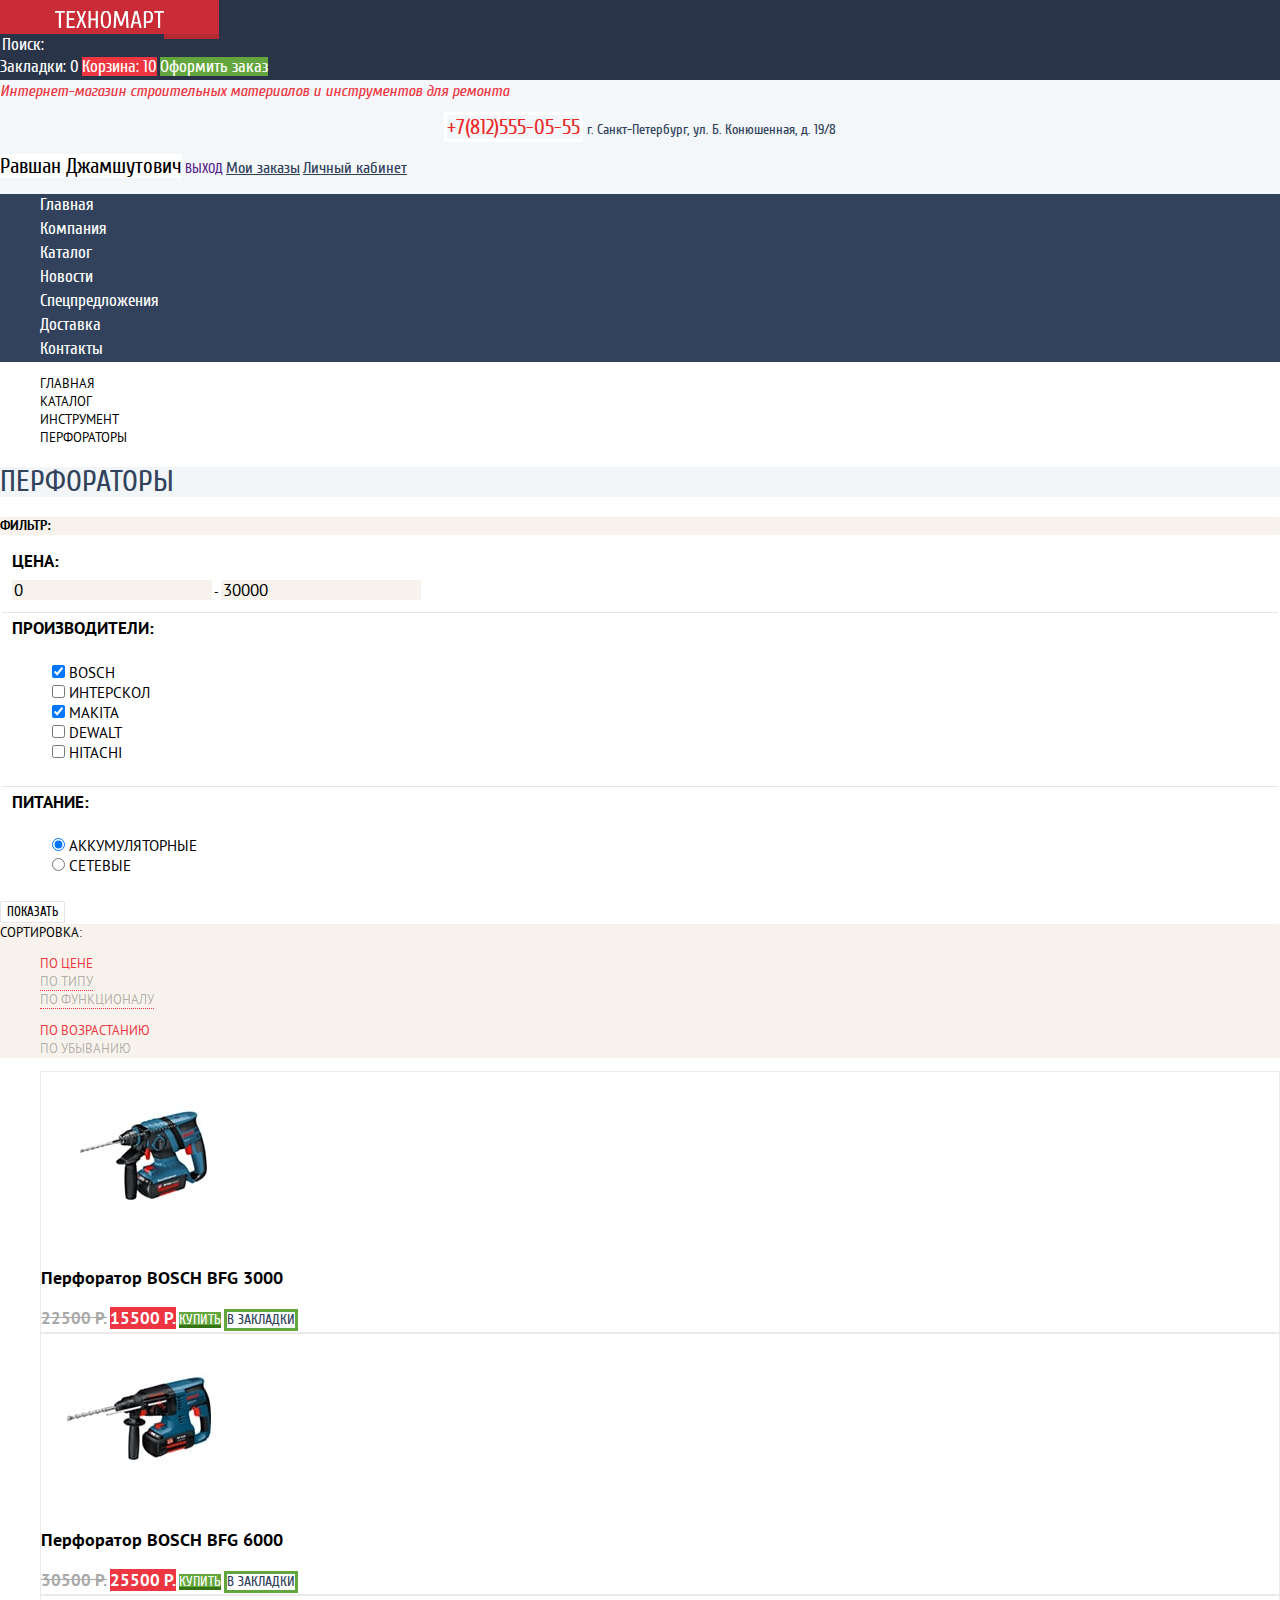
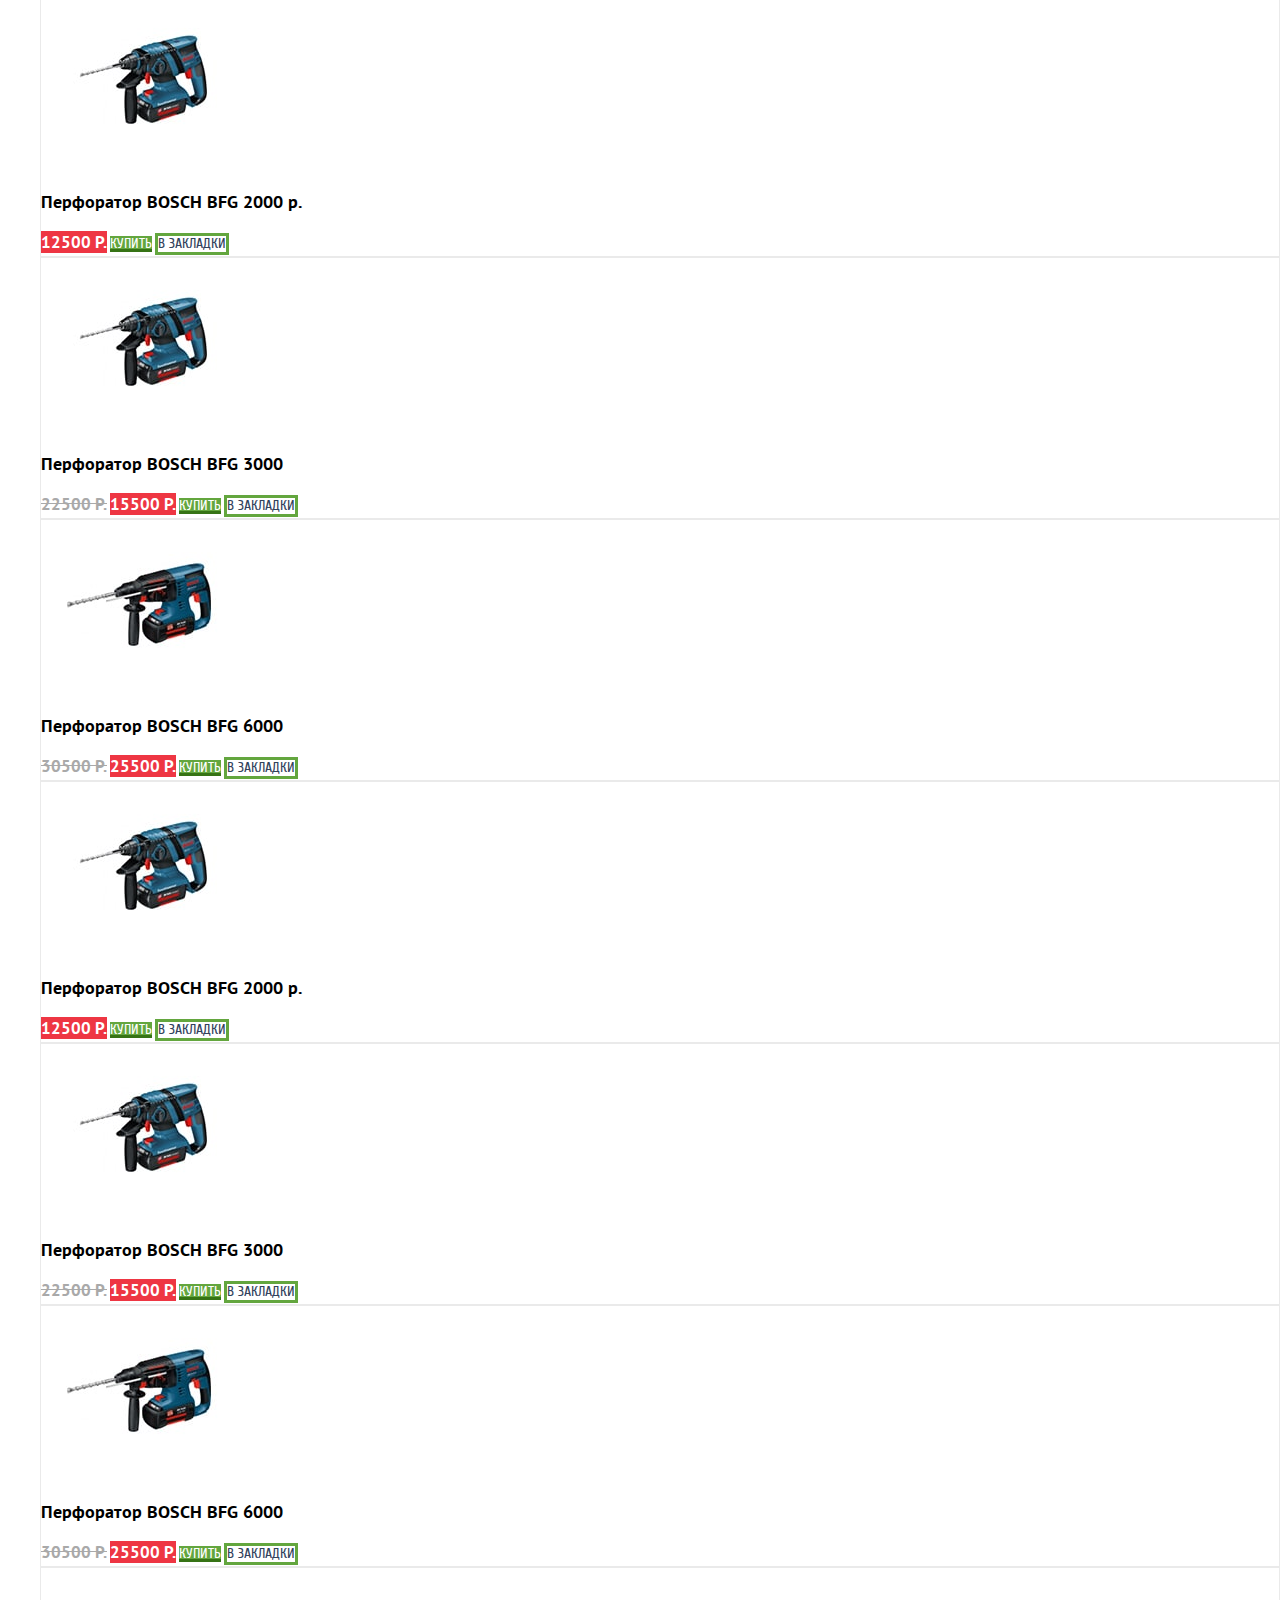
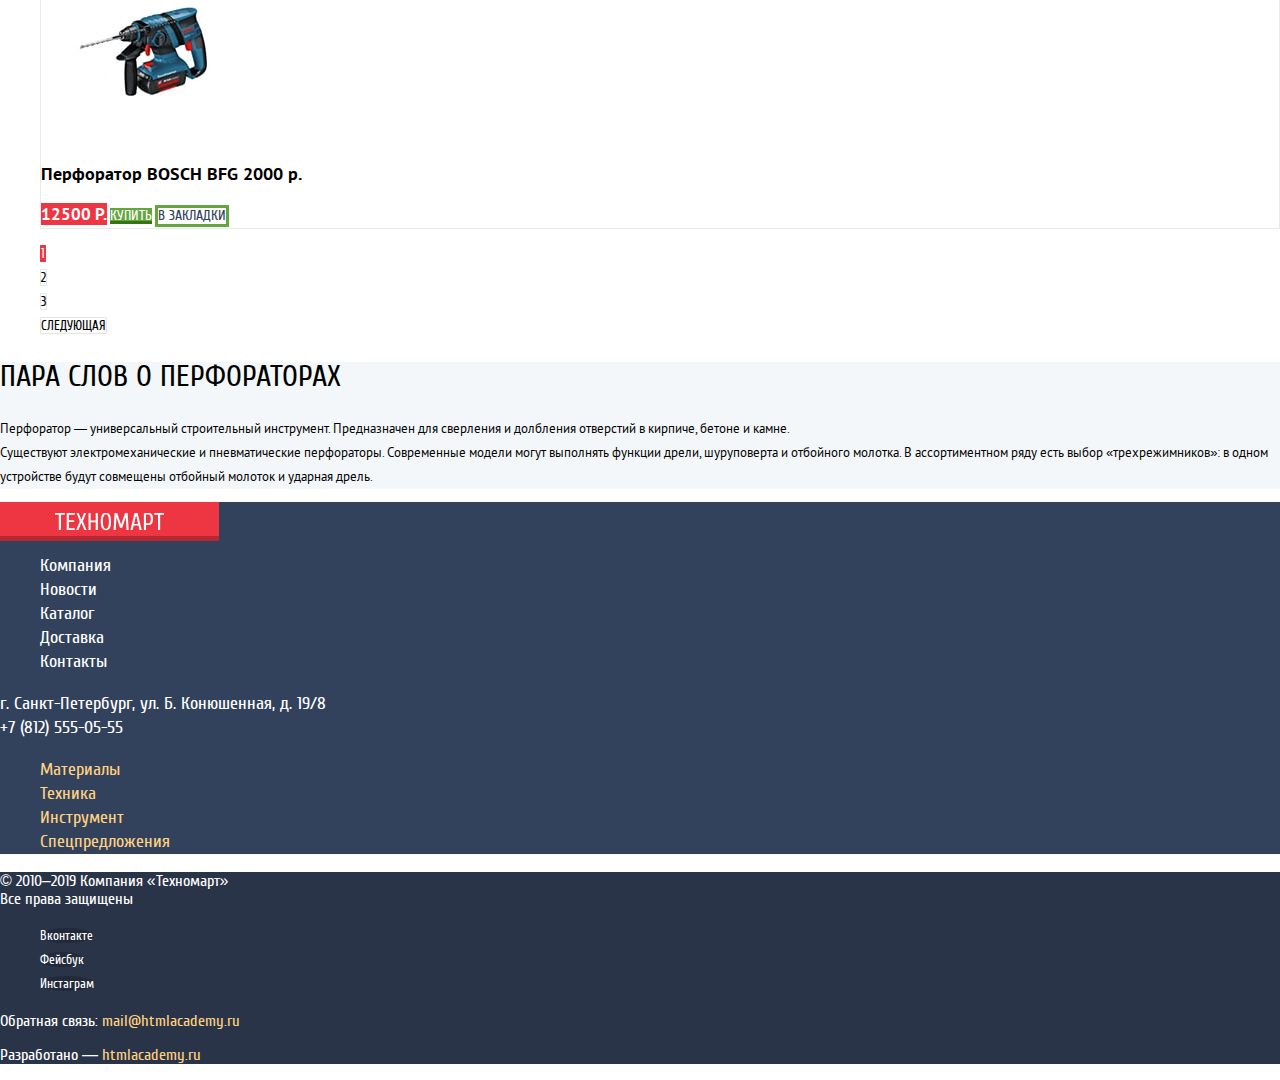
==== catalog.html @ 84b355c7 "Добавляет базовую стилизацию внутренней страницы." ====
<!DOCTYPE html>
<html lang="ru">
    <head>
        <meta charset="utf-8">
        <title>Интернет-магазин строительных материалов и инструментов для ремонта Техномарт</title>
        <link href="css/normalize.css" rel="stylesheet">
        <link href="css/style.css" rel="stylesheet">
    </head>
    <body>
        <header class="page-header">
            <div class="page-header__top">
                <a class="logo" href="index.html">
                    <img src="img/logo-technomart.svg" alt="Логотип интернет-магазина «Техномарт»">
                </a>
                <form class="search-form" action="https://echo.htmlacademy.ru" method="get">
                    <input class="search-form__input" type="search" name="search" id="search" placeholder="Поиск:">
                    <button class="visually-hidden" type="submit">Найти</button>
                </form>
                <div class="page-header__product-toolbar">
                    <a class="bookmark" href="">Закладки: 0</a>
                    <a class="basket basket--filled" href="">Корзина: 10</a>
                    <a class="order" href="">Оформить заказ</a>
                </div>
            </div>
            <div class="page-header__bottom">
                <p class="page-header__message">
                    Интернет-магазин строительных материалов и инструментов для ремонта
                </p>
                <p class="page-header__contacts">
                    <a class="page-header__phone page-header__phone--bright" href="tel:+78125550555">+7(812)555-05-55</a>
                    г. Санкт-Петербург, ул. Б. Конюшенная, д. 19/8
                </p>
                <div class="authorized-user-block">
                    <a class="button button--user-profile" href="">Равшан Джамшутович</a>
                    <a class="button button--exit" href="">Выход</a>
                    <a class="link link--underline" href="">Мои заказы</a>
                    <a class="link link--underline" href="">Личный кабинет</a>
                </div>
                <nav class="page-nav">
                    <ul class="page-nav__list">
                        <li class="page-nav__item"><a href="index.html">Главная</a></li>
                        <li class="page-nav__item"><a href="">Компания</a></li>
                        <li class="page-nav__item"><a href="catalog.html">Каталог</a></li>
                        <li class="page-nav__item"><a href="">Новости</a></li>
                        <li class="page-nav__item"><a href="">Спецпредложения</a></li>
                        <li class="page-nav__item"><a href="">Доставка</a></li>
                        <li class="page-nav__item"><a href="">Контакты</a></li>
                    </ul>
                </nav>
            </div>
        </header>

        <main>
            <ul class="breadcrumbs">
                <li class="breadcrumbs__item"><a class="icon-home" href="index.html">Главная</a></li>
                <li class="breadcrumbs__item"><a href="">Каталог</a></li>
                <li class="breadcrumbs__item"><a href="">Инструмент</a></li>
                <li class="breadcrumbs__item">Перфораторы</li>
            </ul>

            <h1 class="page-title">Перфораторы</h1>

            <aside class="catalog-filter">
                <h2 class="catalog-filter__title">Фильтр:</h2>
                <form class="filter-form" action="https://echo.htmlacademy.ru" method="get">
                    <fieldset>
                        <legend>Цена:</legend>
                        <div>
                            <!--декоративный ползунок-->
                        </div>
                        <div class="filter-form__price-values">
                            <label class="visually-hidden" for="price-val-from">Цена от</label>
                            <input type="text" name="price-val-from" id="price-val-from" value="0">
                            <span>-</span>
                            <label class="visually-hidden" for="price-val-to">Цена до</label>
                            <input type="text" name="price-val-to" id="price-val-to" value="30000">
                        </div>
                    </fieldset>
                    <fieldset>
                        <legend>Производители:</legend>
                        <ul class="filter-form__fields">
                            <li>
                                <input type="checkbox" name="bosch" id="bosch" value="Bosch" checked>
                                <label for="bosch">Bosch</label>
                            </li>
                            <li>
                                <input type="checkbox" name="interskol" id="interskol" value="Интерскол">
                                <label for="interskol">Интерскол</label>
                            </li>
                            <li>
                                <input type="checkbox" name="makita" id="makita" value="Makita" checked>
                                <label for="makita">Makita</label>
                            </li>
                            <li>
                                <input type="checkbox" name="dewalt" id="dewalt" value="Dewalt">
                                <label for="dewalt">Dewalt</label>
                            </li>
                            <li>
                                <input type="checkbox" name="hitachi" id="hitachi" value="Hitachi">
                                <label for="hitachi">Hitachi</label>
                            </li>
                        </ul>
                    </fieldset>
                    <fieldset>
                        <legend>Питание:</legend>
                        <ul class="filter-form__fields">
                            <li>
                                <input type="radio" name="power" id="accumulator" value="Аккумуляторные" checked>
                                <label for="accumulator">Аккумуляторные</label>
                            </li>
                            <li>
                                <input type="radio" name="power" id="mains-power" value="Сетевые">
                                <label for="mains-power">Сетевые</label>
                            </li>
                        </ul>
                    </fieldset>
                    <button class="button button--white" type="submit">Показать</button>
                </form>
            </aside>

            <section>
                <h2 class="visually-hidden">Список товаров</h2>
                <div class="catalog-sorter">
                    <span class="catalog-sorter__title">Сортировка:</span>
                    <ul class="catalog-sorter__list catalog-sorter__list--by">
                        <li><a class="catalog-sorter__link catalog-sorter__link--active" href="">По цене</a></li>
                        <li><a class="catalog-sorter__link" href="">По типу</a></li>
                        <li><a class="catalog-sorter__link" href="">По функционалу</a></li>
                    </ul>
                    <ul class="catalog-sorter__list catalog-sorter__list--ascdesc">
                        <li><a class="catalog-sorter__link catalog-sorter__link--active icon-up" href="">По возрастанию</a></li>
                        <li><a class="catalog-sorter__link icon-down" href="">По убыванию</a></li>
                    </ul>
                </div>
                <ul class="catalog">
                    <li class="catalog__item">
                        <article class="product-card">
                            <div class="product-card__image">
                                <img src="img/Perforator_2.jpg" width="218" height="170" alt="Перфоратор BOSCH BFG 3000">
                            </div>
                            <h3 class="product-card__title">Перфоратор BOSCH BFG 3000</h3>
                            <span class="product-card__price card__price--old">22500 р.</span>
                            <span class="product-card__price card__price--offer">15500 р.</span>
                            <a class="button button--buy" href="#">Купить</a>
                            <a class="button button--bookmarks" href="#">В закладки</a>
                        </article>
                    </li>
                    <li class="catalog__item">
                        <article class="product-card">
                            <div class="product-card__image">
                                <img src="img/Perforator_3.jpg" width="218" height="170" alt="Перфоратор BOSCH BFG 6000">
                            </div>
                            <h3 class="product-card__title">Перфоратор BOSCH BFG 6000</h3>
                            <span class="product-card__price card__price--old">30500 р.</span>
                            <span class="product-card__price card__price--offer">25500 р.</span>
                            <a class="button button--buy" href="#">Купить</a>
                            <a class="button button--bookmarks" href="#">В закладки</a>
                        </article>
                    </li>
                    <li class="catalog__item">
                        <article class="product-card">
                            <div class="product-card__image">
                                <img src="img/Perforator_4.jpg" width="218" height="170" alt="Перфоратор BOSCH BFG 2000">
                            </div>
                            <h3 class="product-card__title">Перфоратор BOSCH BFG 2000 р.</h3>
                            <span class="product-card__price card__price--offer">12500 р.</span>
                            <a class="button button--buy" href="#">Купить</a>
                            <a class="button button--bookmarks" href="#">В закладки</a>
                        </article>
                    </li>
                    <li class="catalog__item">
                        <article class="product-card">
                            <div class="product-card__image">
                                <img src="img/Perforator_2.jpg" width="218" height="170" alt="Перфоратор BOSCH BFG 3000">
                            </div>
                            <h3 class="product-card__title">Перфоратор BOSCH BFG 3000</h3>
                            <span class="product-card__price card__price--old">22500 р.</span>
                            <span class="product-card__price card__price--offer">15500 р.</span>
                            <a class="button button--buy" href="#">Купить</a>
                            <a class="button button--bookmarks" href="#">В закладки</a>
                        </article>
                    </li>
                    <li class="catalog__item">
                        <article class="product-card">
                            <div class="product-card__image">
                                <img src="img/Perforator_3.jpg" width="218" height="170" alt="Перфоратор BOSCH BFG 6000">
                            </div>
                            <h3 class="product-card__title">Перфоратор BOSCH BFG 6000</h3>
                            <span class="product-card__price card__price--old">30500 р.</span>
                            <span class="product-card__price card__price--offer">25500 р.</span>
                            <a class="button button--buy" href="#">Купить</a>
                            <a class="button button--bookmarks" href="#">В закладки</a>
                        </article>
                    </li>
                    <li class="catalog__item">
                        <article class="product-card">
                            <div class="product-card__image">
                                <img src="img/Perforator_4.jpg" width="218" height="170" alt="Перфоратор BOSCH BFG 2000">
                            </div>
                            <h3 class="product-card__title">Перфоратор BOSCH BFG 2000 р.</h3>
                            <span class="product-card__price card__price--offer">12500 р.</span>
                            <a class="button button--buy" href="#">Купить</a>
                            <a class="button button--bookmarks" href="#">В закладки</a>
                        </article>
                    </li>
                    <li class="catalog__item">
                        <article class="product-card">
                            <div class="product-card__image">
                                <img src="img/Perforator_2.jpg" width="218" height="170" alt="Перфоратор BOSCH BFG 3000">
                            </div>
                            <h3 class="product-card__title">Перфоратор BOSCH BFG 3000</h3>
                            <span class="product-card__price card__price--old">22500 р.</span>
                            <span class="product-card__price card__price--offer">15500 р.</span>
                            <a class="button button--buy" href="#">Купить</a>
                            <a class="button button--bookmarks" href="#">В закладки</a>
                        </article>
                    </li>
                    <li class="catalog__item">
                        <article class="product-card">
                            <div class="product-card__image">
                                <img src="img/Perforator_3.jpg" width="218" height="170" alt="Перфоратор BOSCH BFG 6000">
                            </div>
                            <h3 class="product-card__title">Перфоратор BOSCH BFG 6000</h3>
                            <span class="product-card__price card__price--old">30500 р.</span>
                            <span class="product-card__price card__price--offer">25500 р.</span>
                            <a class="button button--buy" href="#">Купить</a>
                            <a class="button button--bookmarks" href="#">В закладки</a>
                        </article>
                    </li>
                    <li class="catalog__item">
                        <article class="product-card">
                            <div class="product-card__image">
                                <img src="img/Perforator_4.jpg" width="218" height="170" alt="Перфоратор BOSCH BFG 2000">
                            </div>
                            <h3 class="product-card__title">Перфоратор BOSCH BFG 2000 р.</h3>
                            <span class="product-card__price card__price--offer">12500 р.</span>
                            <a class="button button--buy" href="#">Купить</a>
                            <a class="button button--bookmarks" href="#">В закладки</a>
                        </article>
                    </li>
                </ul>
                <ul class="pagination">
                    <li class="pagination__item pagination__item--active"><span class="button button--white">1</span></li>
                    <li class="pagination__item"><a class="button button--white" href="">2</a></li>
                    <li class="pagination__item"><a class="button button--white" href="">3</a></li>
                    <li class="pagination__item"><a class="button button--white" href="">Следующая</a></li>
                </ul>
            </section>

            <section class="section section--grey">
                <h2 class="section__title">ПАРА СЛОВ О ПЕРФОРАТОРАХ</h2>
                <p>
                    Перфоратор — универсальный строительный инструмент. Предназначен для сверления и долбления отверстий в
                    кирпиче, бетоне и камне.<br>
                    Существуют электромеханические и пневматические перфораторы. Современные модели могут выполнять функции
                    дрели, шуруповерта и отбойного молотка.
                    В ассортиментном ряду есть выбор «трехрежимников»: в одном устройстве будут совмещены отбойный молоток и
                    ударная дрель.
                </p>
            </section>
        </main>

        <footer class="page-footer">
            <div class="page-footer__top">
                <a class="logo page-footer__logo">
                    <img src="img/logo-technomart.svg" width="220" height="68" alt="Логотип интернет-магазина «Техномарт»">
                </a>
                <ul class="page-footer__list">
                    <li><a href="">Компания</a></li>
                    <li><a href="">Новости</a></li>
                    <li><a href="catalog.html">Каталог</a></li>
                    <li><a href="">Доставка</a></li>
                    <li><a href="">Контакты</a></li>
                </ul>
                <p class="page-footer__contacts">
                    г. Санкт-Петербург, ул. Б. Конюшенная, д. 19/8<br>
                    <a href="tel:+78125550555">+7 (812) 555-05-55</a>
                </p>
                <ul class="page-footer__list page-footer__list--wheat">
                    <li><a href="">Материалы</a></li>
                    <li><a href="">Техника</a></li>
                    <li><a href="">Инструмент</a></li>
                    <li><a href="">Спецпредложения</a></li>
                </ul>
            </div>
            <div class="page-footer__bottom">
                <p class="page-footer__copyright">
                    © 2010–2019 Компания «Техномарт»<br>
                    Все права защищены
                </p>
                <ul class="page-footer__social">
                    <li><a class="social-button social-button--vk" href="">Вконтакте</a></li>
                    <li><a class="social-button social-button--fb" href="">Фейсбук</a></li>
                    <li><a class="social-button social-button--in" href="">Инстаграм</a></li>
                </ul>
                <p class="page-footer__feedback">
                    Обратная связь:
                    <a href="mailto:mail@htmlacademy.ru">mail@htmlacademy.ru</a>
                </p>
                <p class="page-footer__developer">
                    Разработано —
                    <a href="https://htmlacademy.ru/intensive/htmlcss" target="_blank">htmlacademy.ru</a>
                </p>
            </div>
        </footer>

        <section style="display: none">
            <p>Товар добавлен в корзину!</p>
            <a href="">Оформить заказ</a>
            <a href="#">Продолжить покупки</a>
            <a href="#">Закрыть</a>
        </section>
    </body>
</html>
---- css/style.css ----
@font-face {
    font-family: 'PT Sans';
    font-weight: normal;
    font-style: normal;
    font-display: swap;
    src: url('../fonts/ptsans/ptsans.woff') format('woff'),
         url('../fonts/ptsans/ptsans.woff2') format('woff2');
}

@font-face {
    font-family: 'PT Sans';
    font-weight: bold;
    font-style: normal;
    font-display: swap;
    src: url('../fonts/ptsans/ptsansbold.woff') format('woff'),
         url('../fonts/ptsans/ptsansbold.woff2') format('woff2');
}

@font-face {
    font-family: 'Cuprum';
    font-weight: normal;
    font-style: normal;
    font-display: swap;
    src: url('../fonts/cuprum/cuprum.woff') format('woff'),
         url('../fonts/cuprum/cuprum.woff2') format('woff2');
}

@font-face {
    font-family: 'Cuprum';
    font-weight: bold;
    font-style: normal;
    font-display: swap;
    src: url('../fonts/cuprum/cuprumbold.woff') format('woff'),
         url('../fonts/cuprum/cuprumbold.woff2') format('woff2');
}

@font-face {
    font-family: 'Cuprum';
    font-weight: normal;
    font-style: italic;
    font-display: swap;
    src: url('../fonts/cuprum/cuprumitalic.woff') format('woff'),
         url('../fonts/cuprum/cuprumitalic.woff2') format('woff2');
}

@font-face {
    font-family: 'Cuprum';
    font-weight: bold;
    font-style: italic;
    font-display: swap;
    src: url('../fonts/cuprum/cuprumbolditalic.woff') format('woff'),
         url('../fonts/cuprum/cuprumbolditalic.woff2') format('woff2');
}

body {
    font-family: "PT Sans", Arial, sans-serif;
    font-size: 13px;
    line-height: 24px;
    font-weight: normal;
    color: #000000;

    background-color: #ffffff;
}

.visually-hidden {
    position: absolute;
    width: 1px;
    height: 1px;
    margin: -1px;
    border: 0;
    padding: 0;
    clip: rect(0 0 0 0);
    overflow: hidden;
}

.page-header {
    font-family: "Cuprum", Arial, sans-serif;
}

.page-header__top {
    color: #ffffff;

    background-color: #293449;
}

.logo {
    display: inline-block;
    vertical-align: middle;
    padding: 10px 55px 5px;

    text-decoration: none;

    background-color: #ee3643;
    box-shadow: 0 5px 0 0 #b52933;
}

.logo:hover {
    background-color: #ca2c37;
}

.logo:active {
    background-color: #ba2732;
}

.logo img {
    display: block;
    width: 109px;
    height: 19px;
}

.search-form {
    font-size: 17px;
    line-height: 18px;
}

.search-form__input {
    background-color: #293449;
    border: 0;
}

.search-form__input:hover {
    background-color: #212a3a;
}

.search-form__input:focus {
    background-color: #ffffff;
}

.search-form__input::placeholder {
    color: #ffffff;
}

.page-header__product-toolbar .bookmark,
.page-header__product-toolbar .basket,
.page-header__product-toolbar .basket.basket--filled,
.page-header__product-toolbar .order {
    font-size: 17px;
    line-height: 18px;
    color: #ffffff;
    text-decoration: none;
}

.page-header__product-toolbar .basket.basket--filled {
    background-color: #ee3643;
}

.page-header__product-toolbar .bookmark:hover,
.page-header__product-toolbar .basket:hover,
.page-header__product-toolbar .basket.basket--filled:hover {
    background-color: #212a3a;
}

.page-header__product-toolbar .bookmark:active,
.page-header__product-toolbar .basket:active,
.page-header__product-toolbar .basket.basket--filled:active {
    color: rgba(255, 255, 255, 0.6);

    background-color: #161d29;
}

.page-header__product-toolbar .order {
    background-color: #63a63e;
}

.page-header__product-toolbar .order:hover {
    background-color: #5fbb2d;
}

.page-header__product-toolbar .order:active {
    color: rgba(255, 255, 255, 0.5);

    background-color: #518534;
}

.page-header__bottom {
    background-color: #f4f7f9;
}

.page-header__message {
    font-style: italic;
    font-size: 16px;
    line-height: 23px;
    color: #ee3643;

    margin: 0;
}

.page-header__contacts {
    font-size: 14px;
    line-height: 24px;
    color: #32425c;
    text-align: center;
}

.page-header__phone {
    font-size: 21px;
    line-height: 21px;
    color: #ee3643;
    text-decoration: none;

    border: solid 3px #ffffff;
}

.page-header__phone.page-header__phone--bright {
    color: #e9292a;
}

.user-block {
    list-style: none;
}

.button {
    font-family: "Cuprum", Arial, sans-serif;
    font-size: 14px;
    line-height: 18px;
    text-decoration: none;
    text-transform: uppercase;

    border: 0;
}

.button.button--user-login,
.button.button--user-reg,
.button.button--user-profile {
    font-size: 21px;
    line-height: 21px;
    color: #000000;
    text-transform: none;

    background-color: #ffffff;
}

.button.button--user-login:hover,
.button.button--user-reg:hover {
    color: #ee3643;
}

.button.button--user-login:active,
.button.button--user-reg:active,
.button.button--user-profile:active {
    color: rgba(0, 0, 0, 0.3);
}

.link {
    font-size: 16px;
    line-height: 18px;
    color: #32425c;
}

.link:hover {
    color: #ee3643;
}

.link:active {
    color: rgba(50, 66, 92, 0.3);
}

.link.link--underline {
    text-decoration: underline;
}

.page-nav {
    color: #ffffff;

    background-color: #32425c;
}

.page-nav__list {
    list-style: none;
}

.page-nav__item a {
    font-size: 17px;
    line-height: 17px;
    color: #ffffff;
    text-decoration: none;
}

.page-nav__item a:hover {
    background-color: #293449;
}

.page-nav__item a:active {
    color: rgba(255, 255, 255, 0.5);

    background-color: #1d2739;
}

.breadcrumbs {
    list-style: none;
}

.breadcrumbs__item,
.breadcrumbs__item a {
    font-size: 13px;
    line-height: 18px;
    color: #000000;
    text-decoration: none;
    text-transform: uppercase;
}

.page-title {
    font-family: "Cuprum", Arial, sans-serif;
    font-size: 30px;
    line-height: 30px;
    font-weight: normal;
    color: #32425c;
    text-transform: uppercase;

    background-color: #f2f6f8;
}

.promo-list {
    font-family: "Cuprum", Arial, sans-serif;

    list-style: none;
}

.promo-item {
    color: #ffffff;

    background-color: #32425c;
    background-position: 0 0;
    background-repeat: no-repeat;
}

.promo-item.promo-item--materials {
    background-color: #ffbf47;
    background-image: url("../img/icon-1.svg");

}

.promo-item.promo-item--instrument {
    background-color: #3bbce3;
    background-image: url("../img/icon-2.svg");
}

.promo-item.promo-item--equipment {
    background-color: #dc91d8;
    background-image: url("../img/icon-3.svg");
}

.promo-item.promo-item--offers {
    background-color: #8ed78f;
    background-image: url("../img/icon-4.svg");
}

.promo-item.promo-item--delivery {
    background-color: #ffc047;
    background-image: url("../img/icon-5.svg");
}

.promo-item__title {
    font-size: 24px;
    font-weight: bold;
    line-height: 30px;
}

.promo-item__link {
    font-size: 14px;
    line-height: 18px;
    color: #ffffff;
    text-decoration: none;
    text-transform: uppercase;

    background-color: rgba(0, 0, 0, 0.1);
    border-radius: 3px;
}

.promo-item__link:hover {
    background-color: rgba(0, 0, 0, 0.2);
}

.promo-item__link:active {
    background-color: rgba(0, 0, 0, 0.3);
}

.catalog-slider {
    font-family: "Cuprum", Arial, sans-serif;

    list-style: none;
}

.background-card {
    font-size: 18px;
    line-height: 24px;
    color: #ffffff;
}

.background-card__image {
    background-color: rgba(0, 0, 0, 0.2);
    background-position: 0 0;
    background-repeat: no-repeat;
}

.background-card__image.background-card__image--perforator {
    background-image: url("../img/perforators.jpg");
}

.background-card__image.background-card__image--drill {
    background-image: url("../img/drels.jpg");
}

.background-card__title {
    font-size: 36px;
    line-height: 36px;
    text-transform: uppercase;
}

.button.button--default {
    color: #ffffff;

    background-color: #ee3643;
}

.button.button--default:hover {
    background-color: #ca2c37;
}

.button.button--default:active {
    background-color: #ba2732;
}

.section__header {
    font-family: "Cuprum", Arial, sans-serif;

    background-color: #f9f5f0;

}

.section__title {
    font-family: "Cuprum", Arial, sans-serif;
    font-size: 30px;
    line-height: 30px;
    font-weight: normal;
    color: #000000;
    text-transform: uppercase;
}

.section__header .section__title {
    color: #32425c;
}

.catalog {
    list-style: none;
}

.product-card {
    border: solid 1px #eaeaea;
    background-color: #ffffff;
}

.product-card:hover {
    box-shadow: 0px 10px 25px 0 rgba(41, 52, 73, 0.5);
}

.product-card__title {
    font-size: 18px;
    line-height: 20px;
    font-weight: bold;
}

.product-card__price {
    font-size: 17px;
    font-weight: bold;
    text-transform: uppercase;
}

.product-card__price.card__price--old {
    color: #a9a9a9;
    text-decoration: line-through;
}

.product-card__price.card__price--offer {
    color: #ffffff;

    background-color: #ee3643;
    background-image: url("../img/red-button.svg");
    background-position: 0 0;
    background-repeat: no-repeat;
}

.button.button--buy {
    color: #ffffff;

    background-color: #63a63e;
    box-shadow: inset 0px -3px 0 0 #367315;
}

.button.button--buy:hover {
    background-color: #5fbb2d;
}

.button.button--buy:focus {
    background-color: #518534;
}

.button.button--bookmarks {
    color: #32425c;

    border: 3px solid #63a63e;
}

.button.button--bookmarks:hover {
    border-color: #32425c;
}

.button.button--bookmarks:active {
    border-color: #32425c;
    opacity: 0.3;
}

.manufacturers-list {
    list-style: none;
}

.manufacturers {
    text-decoration: none;

    border: solid 1px #eaeaea;
    background-color: #ffffff;
}

.manufacturers:hover {
    box-shadow: 0px 10px 25px 0 rgba(41, 52, 73, 0.5);
}

.manufacturers:active {
    box-shadow: 0px 4px 10px 0 rgba(41, 52, 73, 0.5);
}

.manufacturers:active img {
    opacity: 0.3;
}

.section.section--grey {
    background-color: #f4f7f9;
}

.services-slider-nav {
    list-style: none;
}

.services-slider-nav__link {
    font-family: "Cuprum", Arial, sans-serif;
    font-size: 21px;
    line-height: 30px;
    color: #ffffff;
    text-decoration: none;

    background-color: #32425c;
    box-shadow: 0px 1px 0 0 #293449, inset 0px 1px 0 0 #405069;
}

.services-slider-nav__link:hover {
    background-color: #293449;
}

.services-slider-nav__link.services-slider-nav__link--active {
    color: #32425c;

    box-shadow: 0px 1px 0 0 #ffffff, inset 0px 1px 0 0 #ffffff;
    background-color: #ffffff;
}

.services-slider {
    list-style: none;
}

.services {
    background-color: #f4f7f9;
    background-position: 0 0;
    background-repeat: no-repeat;
}

.services.services--delivery {
    background-image: url("../img/delivery.png");
}

.services.services--guarantee {
    background-image: url("../img/guarantee.png");
}

.services.services--credit {
    background-image: url("../img/credit.png");
}

.services__title {
    font-family: "Cuprum", Arial, sans-serif;
    font-weight: normal;
    font-size: 36px;
    line-height: 36px;
    color: #32425c;
    text-transform: uppercase;
}

.accent-list {
    font-family: "Cuprum", Arial, sans-serif;
    font-size: 18px;

    list-style: none;
}

.accent-list li:before {
    content: '';

    position: relative;
    top: -2px;

    display: inline-block;
    width: 25px;
    height: 2px;
    margin-right: 10px;
    vertical-align: middle;

    background-color: #ee3643;
}

.map-link {
    text-decoration: none;
}

.page-footer {
    font-family: "Cuprum", Arial, sans-serif;
    color: #ffffff;
}

.page-footer__top {
    background-color: #32425c;
}

.page-footer__contacts,
.page-footer__contacts a {
    font-size: 18px;
    line-height: 24px;
    color: #ffffff;

}

.page-footer__contacts a {
    text-decoration: none;
}

.page-footer__list {
    font-size: 18px;
    line-height: 24px;

    list-style: none;
}

.page-footer__list a {
    color: #ffffff;
    text-decoration: none;
}

.page-footer__list a:hover {
    text-decoration: underline;
}

.page-footer__list a:active {
    color: rgba(241, 245, 247, 0.5);
    text-decoration: underline;
}

.page-footer__list.page-footer__list--wheat a {
    color: #ffd180;
}

.page-footer__list.page-footer__list--wheat a:active {
    color: rgba(255, 209, 128, 0.5);
}

.page-footer__bottom {
    background-color: #293449;
}

.page-footer__copyright,
.page-footer__feedback,
.page-footer__developer {
    font-size: 16px;
    line-height: 18px;
}

.page-footer__social {
    list-style: none;
}

.social-button {
    color: #ffffff;
    text-decoration: none;

    background-color: #212a3a;
    border-radius: 50%;
}

.social-button:hover,
.social-button:focus {
    background-color: #ee3643;
}

.page-footer__feedback a,
.page-footer__developer a {
    color: #ffd180;
    text-decoration: none;
}

.page-footer__feedback a:hover,
.page-footer__developer a:hover {
    text-decoration: underline;
}

.page-footer__feedback a:active,
.page-footer__developer a:active {
    color: #ee3643;
    text-decoration: none;
}

.catalog-filter__title,
.catalog-sorter__title {
    font-size: 13px;
    line-height: 18px;
    text-transform: uppercase;

    background-color: #f7f3ec;
    border-radius: 1px;
}

.filter-form fieldset {
    border: 0;
}

.filter-form fieldset:not(:last-of-type) {
    border-bottom: 1px solid #e5e5e5;
}

.filter-form legend {
    font-size: 17px;
    line-height: 30px;
    font-weight: bold;
    text-transform: uppercase;
}

.filter-form__price-values input {
    font-size: 17px;
    line-height: 18px;

    background-color: #f7f3ec;
    border: 0;
    border-radius: 1px;
}

.filter-form__fields {
    font-size: 15px;
    line-height: 20px;
    text-transform: uppercase;

    list-style: none;
}

.button.button--white {
    font-size: 13px;
    line-height: 18px;
    color: #000000;
    text-transform: uppercase;

    background-color: #ffffff;
    border: solid 1px #e5e5e5;
    border-radius: 1px;
}

.button.button--white:hover {
    border: solid 1px #bdc6ca;
}

.button.button--white:active {
    border: solid 1px #ee3643;
}

.pagination {
    list-style: none;
}

.pagination__item.pagination__item--active .button {
    color: #ffffff;

    background-color: #ee3643;
    border: solid 1px #ee3643;
}

.catalog-sorter {
    font-size: 13px;
    line-height: 18px;

    background-color: #f7f3ec;
    border-radius: 1px;
}

.catalog-sorter__list {
    list-style: none;
}

.catalog-sorter__link {
    color: rgba(0, 0, 0, 0.3);
    text-decoration: none;
    text-transform: uppercase;
}

.catalog-sorter__link:hover {
    color: #000000;
}

.catalog-sorter__list.catalog-sorter__list--by .catalog-sorter__link {
    border-bottom: 1px dotted #ee3643;
}

.catalog-sorter__list.catalog-sorter__list--by .catalog-sorter__link:hover {
    border-bottom-style: solid;
}

.catalog-sorter__link:active,
.catalog-sorter__link.catalog-sorter__link--active,
.catalog-sorter__list.catalog-sorter__list--by .catalog-sorter__link:active,
.catalog-sorter__list.catalog-sorter__list--by .catalog-sorter__link.catalog-sorter__link--active {
    color: #ee3643;

    border-bottom: 0;
}
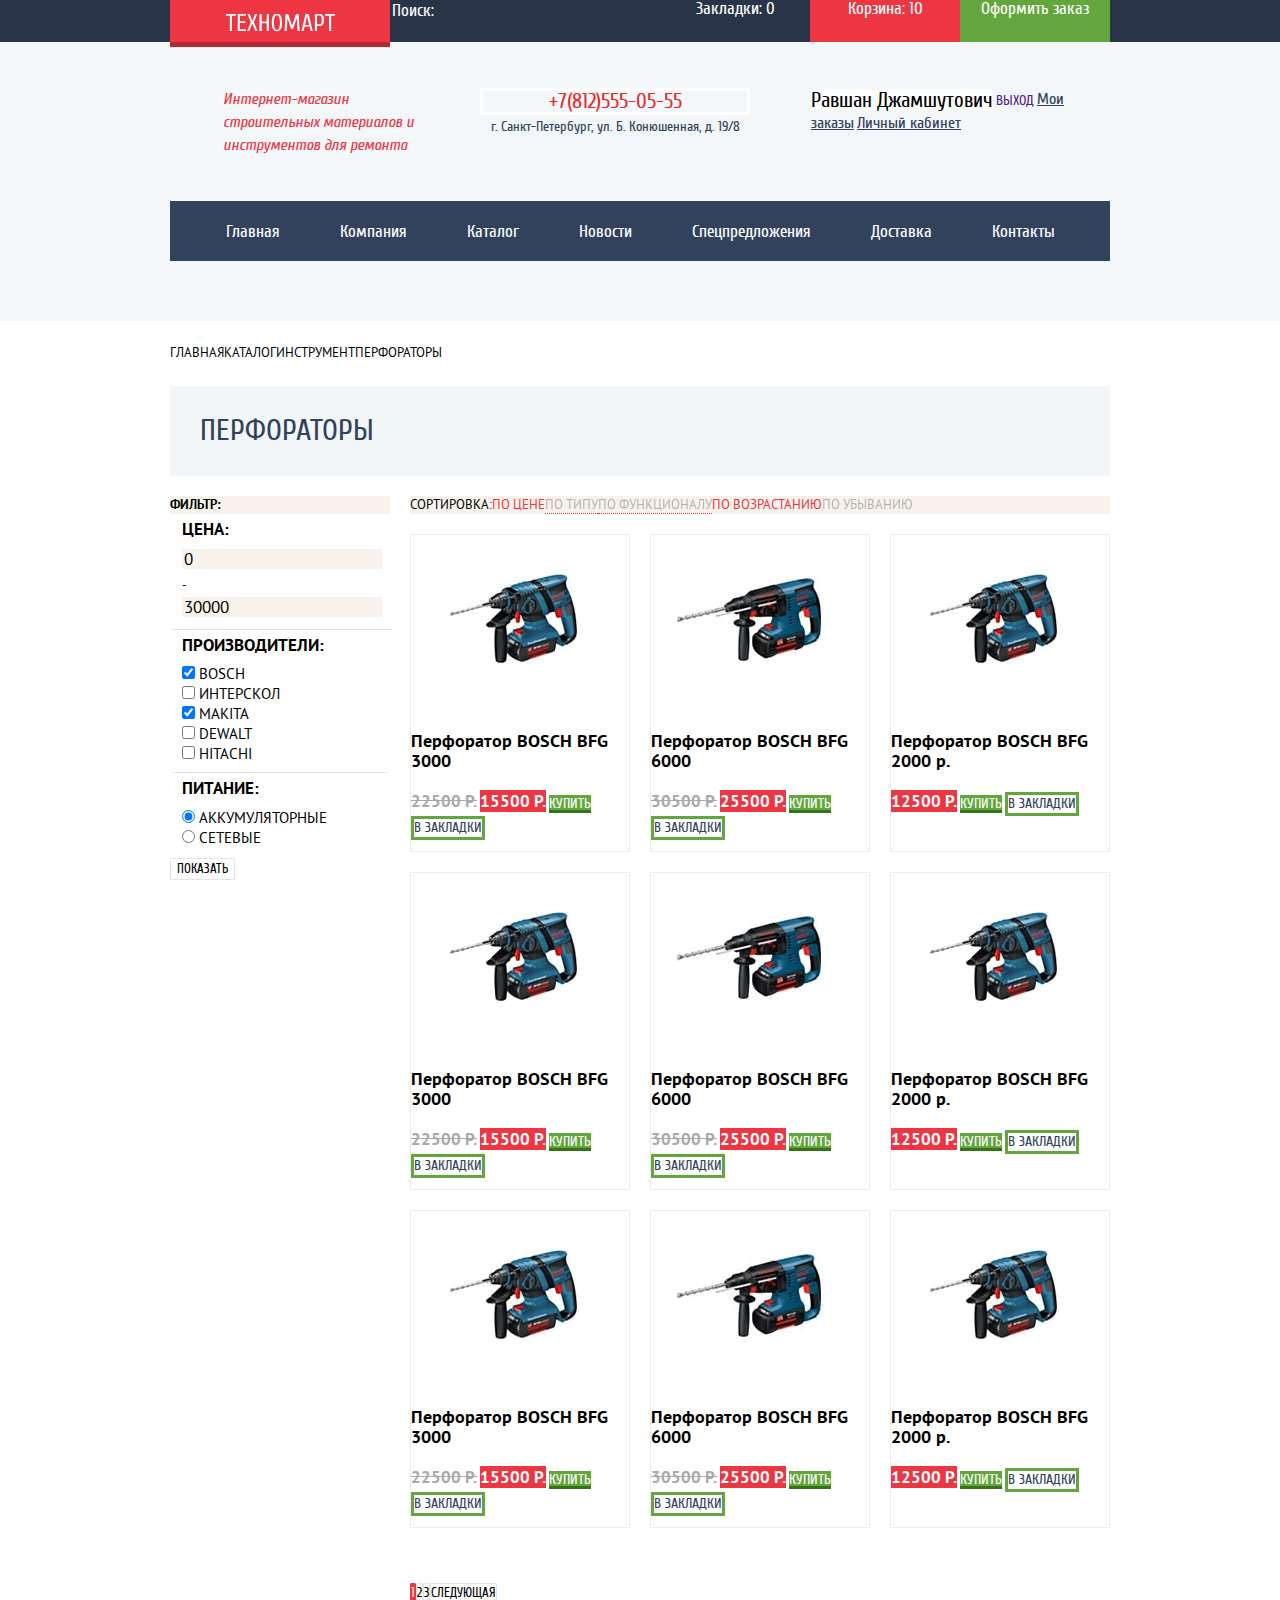
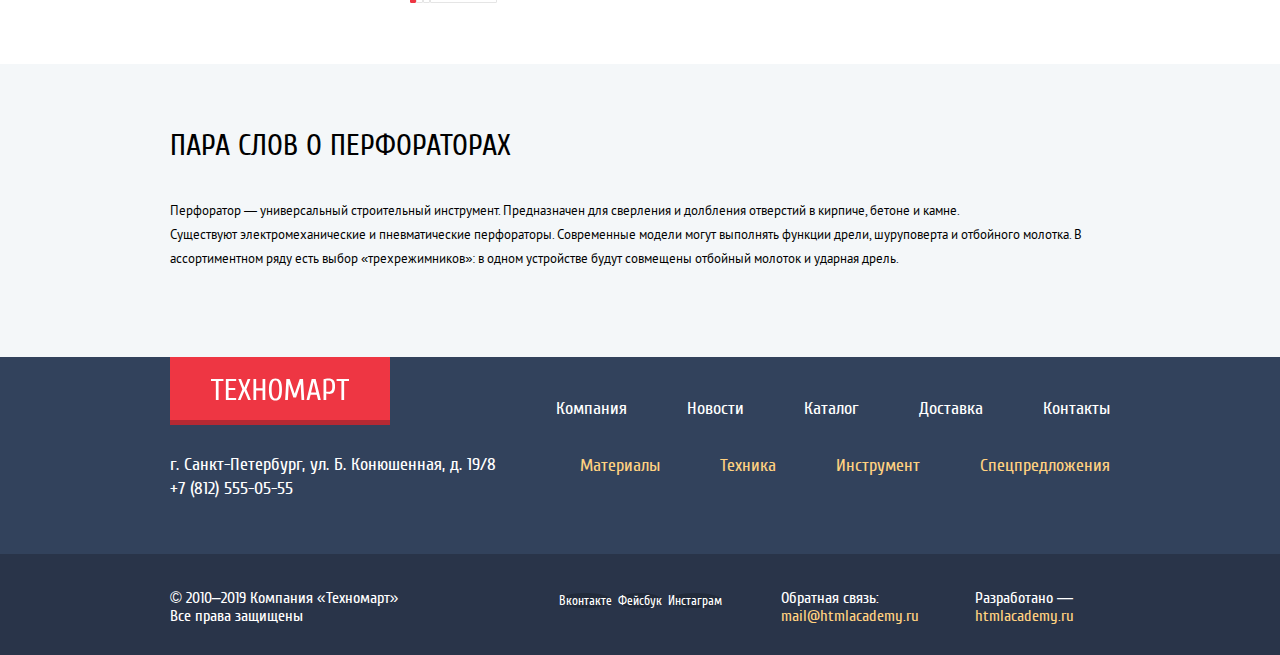
==== commit b9ffd1f0: "Начинает строить сетку на флексах." ====
--- a/catalog.html
+++ b/catalog.html
@@ -9,298 +9,312 @@
     <body>
         <header class="page-header">
             <div class="page-header__top">
-                <a class="logo" href="index.html">
-                    <img src="img/logo-technomart.svg" alt="Логотип интернет-магазина «Техномарт»">
-                </a>
-                <form class="search-form" action="https://echo.htmlacademy.ru" method="get">
-                    <input class="search-form__input" type="search" name="search" id="search" placeholder="Поиск:">
-                    <button class="visually-hidden" type="submit">Найти</button>
-                </form>
-                <div class="page-header__product-toolbar">
-                    <a class="bookmark" href="">Закладки: 0</a>
-                    <a class="basket basket--filled" href="">Корзина: 10</a>
-                    <a class="order" href="">Оформить заказ</a>
+                <div class="container">
+                    <a class="logo" href="index.html">
+                        <img src="img/logo-technomart.svg" alt="Логотип интернет-магазина «Техномарт»">
+                    </a>
+                    <form class="search-form" action="https://echo.htmlacademy.ru" method="get">
+                        <input class="search-form__input" type="search" name="search" id="search" placeholder="Поиск:">
+                        <button class="visually-hidden" type="submit">Найти</button>
+                    </form>
+                    <div class="page-header__product-toolbar">
+                        <a class="bookmark" href="">Закладки: 0</a>
+                        <a class="basket basket--filled" href="">Корзина: 10</a>
+                        <a class="order" href="">Оформить заказ</a>
+                    </div>
                 </div>
             </div>
             <div class="page-header__bottom">
-                <p class="page-header__message">
-                    Интернет-магазин строительных материалов и инструментов для ремонта
-                </p>
-                <p class="page-header__contacts">
-                    <a class="page-header__phone page-header__phone--bright" href="tel:+78125550555">+7(812)555-05-55</a>
-                    г. Санкт-Петербург, ул. Б. Конюшенная, д. 19/8
-                </p>
-                <div class="authorized-user-block">
-                    <a class="button button--user-profile" href="">Равшан Джамшутович</a>
-                    <a class="button button--exit" href="">Выход</a>
-                    <a class="link link--underline" href="">Мои заказы</a>
-                    <a class="link link--underline" href="">Личный кабинет</a>
-                </div>
-                <nav class="page-nav">
-                    <ul class="page-nav__list">
-                        <li class="page-nav__item"><a href="index.html">Главная</a></li>
-                        <li class="page-nav__item"><a href="">Компания</a></li>
-                        <li class="page-nav__item"><a href="catalog.html">Каталог</a></li>
-                        <li class="page-nav__item"><a href="">Новости</a></li>
-                        <li class="page-nav__item"><a href="">Спецпредложения</a></li>
-                        <li class="page-nav__item"><a href="">Доставка</a></li>
-                        <li class="page-nav__item"><a href="">Контакты</a></li>
-                    </ul>
-                </nav>
+                <div class="container">
+                    <p class="page-header__message">
+                        Интернет-магазин строительных материалов и инструментов для ремонта
+                    </p>
+                    <p class="page-header__contacts">
+                        <a class="page-header__phone page-header__phone--bright" href="tel:+78125550555">+7(812)555-05-55</a>
+                        г. Санкт-Петербург, ул. Б. Конюшенная, д. 19/8
+                    </p>
+                    <div class="authorized-user-block">
+                        <a class="button button--user-profile" href="">Равшан Джамшутович</a>
+                        <a class="button button--exit" href="">Выход</a>
+                        <a class="link link--underline" href="">Мои заказы</a>
+                        <a class="link link--underline" href="">Личный кабинет</a>
+                    </div>
+                    <nav class="page-nav">
+                        <ul class="page-nav__list">
+                            <li class="page-nav__item"><a href="index.html">Главная</a></li>
+                            <li class="page-nav__item"><a href="">Компания</a></li>
+                            <li class="page-nav__item"><a href="catalog.html">Каталог</a></li>
+                            <li class="page-nav__item"><a href="">Новости</a></li>
+                            <li class="page-nav__item"><a href="">Спецпредложения</a></li>
+                            <li class="page-nav__item"><a href="">Доставка</a></li>
+                            <li class="page-nav__item"><a href="">Контакты</a></li>
+                        </ul>
+                    </nav>
+                </div>
             </div>
         </header>
 
         <main>
-            <ul class="breadcrumbs">
-                <li class="breadcrumbs__item"><a class="icon-home" href="index.html">Главная</a></li>
-                <li class="breadcrumbs__item"><a href="">Каталог</a></li>
-                <li class="breadcrumbs__item"><a href="">Инструмент</a></li>
-                <li class="breadcrumbs__item">Перфораторы</li>
-            </ul>
-
-            <h1 class="page-title">Перфораторы</h1>
-
-            <aside class="catalog-filter">
-                <h2 class="catalog-filter__title">Фильтр:</h2>
-                <form class="filter-form" action="https://echo.htmlacademy.ru" method="get">
-                    <fieldset>
-                        <legend>Цена:</legend>
-                        <div>
-                            <!--декоративный ползунок-->
+            <div class="container">
+                <ul class="breadcrumbs">
+                    <li class="breadcrumbs__item"><a class="icon-home" href="index.html">Главная</a></li>
+                    <li class="breadcrumbs__item"><a href="">Каталог</a></li>
+                    <li class="breadcrumbs__item"><a href="">Инструмент</a></li>
+                    <li class="breadcrumbs__item">Перфораторы</li>
+                </ul>
+
+                <h1 class="page-title">Перфораторы</h1>
+
+                <div class="catalog-columns">
+                    <aside class="catalog-filter">
+                        <h2 class="catalog-filter__title">Фильтр:</h2>
+                        <form class="filter-form" action="https://echo.htmlacademy.ru" method="get">
+                            <fieldset>
+                                <legend>Цена:</legend>
+                                <div>
+                                    <!--декоративный ползунок-->
+                                </div>
+                                <div class="filter-form__price-values">
+                                    <label class="visually-hidden" for="price-val-from">Цена от</label>
+                                    <input type="text" name="price-val-from" id="price-val-from" value="0">
+                                    <span>-</span>
+                                    <label class="visually-hidden" for="price-val-to">Цена до</label>
+                                    <input type="text" name="price-val-to" id="price-val-to" value="30000">
+                                </div>
+                            </fieldset>
+                            <fieldset>
+                                <legend>Производители:</legend>
+                                <ul class="filter-form__fields">
+                                    <li>
+                                        <input type="checkbox" name="bosch" id="bosch" value="Bosch" checked>
+                                        <label for="bosch">Bosch</label>
+                                    </li>
+                                    <li>
+                                        <input type="checkbox" name="interskol" id="interskol" value="Интерскол">
+                                        <label for="interskol">Интерскол</label>
+                                    </li>
+                                    <li>
+                                        <input type="checkbox" name="makita" id="makita" value="Makita" checked>
+                                        <label for="makita">Makita</label>
+                                    </li>
+                                    <li>
+                                        <input type="checkbox" name="dewalt" id="dewalt" value="Dewalt">
+                                        <label for="dewalt">Dewalt</label>
+                                    </li>
+                                    <li>
+                                        <input type="checkbox" name="hitachi" id="hitachi" value="Hitachi">
+                                        <label for="hitachi">Hitachi</label>
+                                    </li>
+                                </ul>
+                            </fieldset>
+                            <fieldset>
+                                <legend>Питание:</legend>
+                                <ul class="filter-form__fields">
+                                    <li>
+                                        <input type="radio" name="power" id="accumulator" value="Аккумуляторные" checked>
+                                        <label for="accumulator">Аккумуляторные</label>
+                                    </li>
+                                    <li>
+                                        <input type="radio" name="power" id="mains-power" value="Сетевые">
+                                        <label for="mains-power">Сетевые</label>
+                                    </li>
+                                </ul>
+                            </fieldset>
+                            <button class="button button--white" type="submit">Показать</button>
+                        </form>
+                    </aside>
+
+                    <section class="section section--catalog">
+                        <h2 class="visually-hidden">Список товаров</h2>
+                        <div class="catalog-sorter">
+                            <span class="catalog-sorter__title">Сортировка:</span>
+                            <ul class="catalog-sorter__list catalog-sorter__list--by">
+                                <li><a class="catalog-sorter__link catalog-sorter__link--active" href="">По цене</a></li>
+                                <li><a class="catalog-sorter__link" href="">По типу</a></li>
+                                <li><a class="catalog-sorter__link" href="">По функционалу</a></li>
+                            </ul>
+                            <ul class="catalog-sorter__list catalog-sorter__list--ascdesc">
+                                <li><a class="catalog-sorter__link catalog-sorter__link--active icon-up" href="">По возрастанию</a></li>
+                                <li><a class="catalog-sorter__link icon-down" href="">По убыванию</a></li>
+                            </ul>
                         </div>
-                        <div class="filter-form__price-values">
-                            <label class="visually-hidden" for="price-val-from">Цена от</label>
-                            <input type="text" name="price-val-from" id="price-val-from" value="0">
-                            <span>-</span>
-                            <label class="visually-hidden" for="price-val-to">Цена до</label>
-                            <input type="text" name="price-val-to" id="price-val-to" value="30000">
-                        </div>
-                    </fieldset>
-                    <fieldset>
-                        <legend>Производители:</legend>
-                        <ul class="filter-form__fields">
-                            <li>
-                                <input type="checkbox" name="bosch" id="bosch" value="Bosch" checked>
-                                <label for="bosch">Bosch</label>
-                            </li>
-                            <li>
-                                <input type="checkbox" name="interskol" id="interskol" value="Интерскол">
-                                <label for="interskol">Интерскол</label>
-                            </li>
-                            <li>
-                                <input type="checkbox" name="makita" id="makita" value="Makita" checked>
-                                <label for="makita">Makita</label>
-                            </li>
-                            <li>
-                                <input type="checkbox" name="dewalt" id="dewalt" value="Dewalt">
-                                <label for="dewalt">Dewalt</label>
-                            </li>
-                            <li>
-                                <input type="checkbox" name="hitachi" id="hitachi" value="Hitachi">
-                                <label for="hitachi">Hitachi</label>
+                        <ul class="card-list">
+                            <li class="card-list__item">
+                                <article class="product-card">
+                                    <div class="product-card__image">
+                                        <img src="img/Perforator_2.jpg" width="218" height="170" alt="Перфоратор BOSCH BFG 3000">
+                                    </div>
+                                    <h3 class="product-card__title">Перфоратор BOSCH BFG 3000</h3>
+                                    <span class="product-card__price card__price--old">22500 р.</span>
+                                    <span class="product-card__price card__price--offer">15500 р.</span>
+                                    <a class="button button--buy" href="#">Купить</a>
+                                    <a class="button button--bookmarks" href="#">В закладки</a>
+                                </article>
+                            </li>
+                            <li class="card-list__item">
+                                <article class="product-card">
+                                    <div class="product-card__image">
+                                        <img src="img/Perforator_3.jpg" width="218" height="170" alt="Перфоратор BOSCH BFG 6000">
+                                    </div>
+                                    <h3 class="product-card__title">Перфоратор BOSCH BFG 6000</h3>
+                                    <span class="product-card__price card__price--old">30500 р.</span>
+                                    <span class="product-card__price card__price--offer">25500 р.</span>
+                                    <a class="button button--buy" href="#">Купить</a>
+                                    <a class="button button--bookmarks" href="#">В закладки</a>
+                                </article>
+                            </li>
+                            <li class="card-list__item">
+                                <article class="product-card">
+                                    <div class="product-card__image">
+                                        <img src="img/Perforator_4.jpg" width="218" height="170" alt="Перфоратор BOSCH BFG 2000">
+                                    </div>
+                                    <h3 class="product-card__title">Перфоратор BOSCH BFG 2000 р.</h3>
+                                    <span class="product-card__price card__price--offer">12500 р.</span>
+                                    <a class="button button--buy" href="#">Купить</a>
+                                    <a class="button button--bookmarks" href="#">В закладки</a>
+                                </article>
+                            </li>
+                            <li class="card-list__item">
+                                <article class="product-card">
+                                    <div class="product-card__image">
+                                        <img src="img/Perforator_2.jpg" width="218" height="170" alt="Перфоратор BOSCH BFG 3000">
+                                    </div>
+                                    <h3 class="product-card__title">Перфоратор BOSCH BFG 3000</h3>
+                                    <span class="product-card__price card__price--old">22500 р.</span>
+                                    <span class="product-card__price card__price--offer">15500 р.</span>
+                                    <a class="button button--buy" href="#">Купить</a>
+                                    <a class="button button--bookmarks" href="#">В закладки</a>
+                                </article>
+                            </li>
+                            <li class="card-list__item">
+                                <article class="product-card">
+                                    <div class="product-card__image">
+                                        <img src="img/Perforator_3.jpg" width="218" height="170" alt="Перфоратор BOSCH BFG 6000">
+                                    </div>
+                                    <h3 class="product-card__title">Перфоратор BOSCH BFG 6000</h3>
+                                    <span class="product-card__price card__price--old">30500 р.</span>
+                                    <span class="product-card__price card__price--offer">25500 р.</span>
+                                    <a class="button button--buy" href="#">Купить</a>
+                                    <a class="button button--bookmarks" href="#">В закладки</a>
+                                </article>
+                            </li>
+                            <li class="card-list__item">
+                                <article class="product-card">
+                                    <div class="product-card__image">
+                                        <img src="img/Perforator_4.jpg" width="218" height="170" alt="Перфоратор BOSCH BFG 2000">
+                                    </div>
+                                    <h3 class="product-card__title">Перфоратор BOSCH BFG 2000 р.</h3>
+                                    <span class="product-card__price card__price--offer">12500 р.</span>
+                                    <a class="button button--buy" href="#">Купить</a>
+                                    <a class="button button--bookmarks" href="#">В закладки</a>
+                                </article>
+                            </li>
+                            <li class="card-list__item">
+                                <article class="product-card">
+                                    <div class="product-card__image">
+                                        <img src="img/Perforator_2.jpg" width="218" height="170" alt="Перфоратор BOSCH BFG 3000">
+                                    </div>
+                                    <h3 class="product-card__title">Перфоратор BOSCH BFG 3000</h3>
+                                    <span class="product-card__price card__price--old">22500 р.</span>
+                                    <span class="product-card__price card__price--offer">15500 р.</span>
+                                    <a class="button button--buy" href="#">Купить</a>
+                                    <a class="button button--bookmarks" href="#">В закладки</a>
+                                </article>
+                            </li>
+                            <li class="card-list__item">
+                                <article class="product-card">
+                                    <div class="product-card__image">
+                                        <img src="img/Perforator_3.jpg" width="218" height="170" alt="Перфоратор BOSCH BFG 6000">
+                                    </div>
+                                    <h3 class="product-card__title">Перфоратор BOSCH BFG 6000</h3>
+                                    <span class="product-card__price card__price--old">30500 р.</span>
+                                    <span class="product-card__price card__price--offer">25500 р.</span>
+                                    <a class="button button--buy" href="#">Купить</a>
+                                    <a class="button button--bookmarks" href="#">В закладки</a>
+                                </article>
+                            </li>
+                            <li class="card-list__item">
+                                <article class="product-card">
+                                    <div class="product-card__image">
+                                        <img src="img/Perforator_4.jpg" width="218" height="170" alt="Перфоратор BOSCH BFG 2000">
+                                    </div>
+                                    <h3 class="product-card__title">Перфоратор BOSCH BFG 2000 р.</h3>
+                                    <span class="product-card__price card__price--offer">12500 р.</span>
+                                    <a class="button button--buy" href="#">Купить</a>
+                                    <a class="button button--bookmarks" href="#">В закладки</a>
+                                </article>
                             </li>
                         </ul>
-                    </fieldset>
-                    <fieldset>
-                        <legend>Питание:</legend>
-                        <ul class="filter-form__fields">
-                            <li>
-                                <input type="radio" name="power" id="accumulator" value="Аккумуляторные" checked>
-                                <label for="accumulator">Аккумуляторные</label>
-                            </li>
-                            <li>
-                                <input type="radio" name="power" id="mains-power" value="Сетевые">
-                                <label for="mains-power">Сетевые</label>
-                            </li>
+                        <ul class="pagination">
+                            <li class="pagination__item pagination__item--active"><span class="button button--white">1</span></li>
+                            <li class="pagination__item"><a class="button button--white" href="">2</a></li>
+                            <li class="pagination__item"><a class="button button--white" href="">3</a></li>
+                            <li class="pagination__item"><a class="button button--white" href="">Следующая</a></li>
                         </ul>
-                    </fieldset>
-                    <button class="button button--white" type="submit">Показать</button>
-                </form>
-            </aside>
-
-            <section>
-                <h2 class="visually-hidden">Список товаров</h2>
-                <div class="catalog-sorter">
-                    <span class="catalog-sorter__title">Сортировка:</span>
-                    <ul class="catalog-sorter__list catalog-sorter__list--by">
-                        <li><a class="catalog-sorter__link catalog-sorter__link--active" href="">По цене</a></li>
-                        <li><a class="catalog-sorter__link" href="">По типу</a></li>
-                        <li><a class="catalog-sorter__link" href="">По функционалу</a></li>
-                    </ul>
-                    <ul class="catalog-sorter__list catalog-sorter__list--ascdesc">
-                        <li><a class="catalog-sorter__link catalog-sorter__link--active icon-up" href="">По возрастанию</a></li>
-                        <li><a class="catalog-sorter__link icon-down" href="">По убыванию</a></li>
-                    </ul>
-                </div>
-                <ul class="catalog">
-                    <li class="catalog__item">
-                        <article class="product-card">
-                            <div class="product-card__image">
-                                <img src="img/Perforator_2.jpg" width="218" height="170" alt="Перфоратор BOSCH BFG 3000">
-                            </div>
-                            <h3 class="product-card__title">Перфоратор BOSCH BFG 3000</h3>
-                            <span class="product-card__price card__price--old">22500 р.</span>
-                            <span class="product-card__price card__price--offer">15500 р.</span>
-                            <a class="button button--buy" href="#">Купить</a>
-                            <a class="button button--bookmarks" href="#">В закладки</a>
-                        </article>
-                    </li>
-                    <li class="catalog__item">
-                        <article class="product-card">
-                            <div class="product-card__image">
-                                <img src="img/Perforator_3.jpg" width="218" height="170" alt="Перфоратор BOSCH BFG 6000">
-                            </div>
-                            <h3 class="product-card__title">Перфоратор BOSCH BFG 6000</h3>
-                            <span class="product-card__price card__price--old">30500 р.</span>
-                            <span class="product-card__price card__price--offer">25500 р.</span>
-                            <a class="button button--buy" href="#">Купить</a>
-                            <a class="button button--bookmarks" href="#">В закладки</a>
-                        </article>
-                    </li>
-                    <li class="catalog__item">
-                        <article class="product-card">
-                            <div class="product-card__image">
-                                <img src="img/Perforator_4.jpg" width="218" height="170" alt="Перфоратор BOSCH BFG 2000">
-                            </div>
-                            <h3 class="product-card__title">Перфоратор BOSCH BFG 2000 р.</h3>
-                            <span class="product-card__price card__price--offer">12500 р.</span>
-                            <a class="button button--buy" href="#">Купить</a>
-                            <a class="button button--bookmarks" href="#">В закладки</a>
-                        </article>
-                    </li>
-                    <li class="catalog__item">
-                        <article class="product-card">
-                            <div class="product-card__image">
-                                <img src="img/Perforator_2.jpg" width="218" height="170" alt="Перфоратор BOSCH BFG 3000">
-                            </div>
-                            <h3 class="product-card__title">Перфоратор BOSCH BFG 3000</h3>
-                            <span class="product-card__price card__price--old">22500 р.</span>
-                            <span class="product-card__price card__price--offer">15500 р.</span>
-                            <a class="button button--buy" href="#">Купить</a>
-                            <a class="button button--bookmarks" href="#">В закладки</a>
-                        </article>
-                    </li>
-                    <li class="catalog__item">
-                        <article class="product-card">
-                            <div class="product-card__image">
-                                <img src="img/Perforator_3.jpg" width="218" height="170" alt="Перфоратор BOSCH BFG 6000">
-                            </div>
-                            <h3 class="product-card__title">Перфоратор BOSCH BFG 6000</h3>
-                            <span class="product-card__price card__price--old">30500 р.</span>
-                            <span class="product-card__price card__price--offer">25500 р.</span>
-                            <a class="button button--buy" href="#">Купить</a>
-                            <a class="button button--bookmarks" href="#">В закладки</a>
-                        </article>
-                    </li>
-                    <li class="catalog__item">
-                        <article class="product-card">
-                            <div class="product-card__image">
-                                <img src="img/Perforator_4.jpg" width="218" height="170" alt="Перфоратор BOSCH BFG 2000">
-                            </div>
-                            <h3 class="product-card__title">Перфоратор BOSCH BFG 2000 р.</h3>
-                            <span class="product-card__price card__price--offer">12500 р.</span>
-                            <a class="button button--buy" href="#">Купить</a>
-                            <a class="button button--bookmarks" href="#">В закладки</a>
-                        </article>
-                    </li>
-                    <li class="catalog__item">
-                        <article class="product-card">
-                            <div class="product-card__image">
-                                <img src="img/Perforator_2.jpg" width="218" height="170" alt="Перфоратор BOSCH BFG 3000">
-                            </div>
-                            <h3 class="product-card__title">Перфоратор BOSCH BFG 3000</h3>
-                            <span class="product-card__price card__price--old">22500 р.</span>
-                            <span class="product-card__price card__price--offer">15500 р.</span>
-                            <a class="button button--buy" href="#">Купить</a>
-                            <a class="button button--bookmarks" href="#">В закладки</a>
-                        </article>
-                    </li>
-                    <li class="catalog__item">
-                        <article class="product-card">
-                            <div class="product-card__image">
-                                <img src="img/Perforator_3.jpg" width="218" height="170" alt="Перфоратор BOSCH BFG 6000">
-                            </div>
-                            <h3 class="product-card__title">Перфоратор BOSCH BFG 6000</h3>
-                            <span class="product-card__price card__price--old">30500 р.</span>
-                            <span class="product-card__price card__price--offer">25500 р.</span>
-                            <a class="button button--buy" href="#">Купить</a>
-                            <a class="button button--bookmarks" href="#">В закладки</a>
-                        </article>
-                    </li>
-                    <li class="catalog__item">
-                        <article class="product-card">
-                            <div class="product-card__image">
-                                <img src="img/Perforator_4.jpg" width="218" height="170" alt="Перфоратор BOSCH BFG 2000">
-                            </div>
-                            <h3 class="product-card__title">Перфоратор BOSCH BFG 2000 р.</h3>
-                            <span class="product-card__price card__price--offer">12500 р.</span>
-                            <a class="button button--buy" href="#">Купить</a>
-                            <a class="button button--bookmarks" href="#">В закладки</a>
-                        </article>
-                    </li>
-                </ul>
-                <ul class="pagination">
-                    <li class="pagination__item pagination__item--active"><span class="button button--white">1</span></li>
-                    <li class="pagination__item"><a class="button button--white" href="">2</a></li>
-                    <li class="pagination__item"><a class="button button--white" href="">3</a></li>
-                    <li class="pagination__item"><a class="button button--white" href="">Следующая</a></li>
-                </ul>
-            </section>
-
-            <section class="section section--grey">
-                <h2 class="section__title">ПАРА СЛОВ О ПЕРФОРАТОРАХ</h2>
-                <p>
-                    Перфоратор — универсальный строительный инструмент. Предназначен для сверления и долбления отверстий в
-                    кирпиче, бетоне и камне.<br>
-                    Существуют электромеханические и пневматические перфораторы. Современные модели могут выполнять функции
-                    дрели, шуруповерта и отбойного молотка.
-                    В ассортиментном ряду есть выбор «трехрежимников»: в одном устройстве будут совмещены отбойный молоток и
-                    ударная дрель.
-                </p>
+                    </section>
+                </div>
+            </div>
+
+            <section class="section section--default section--grey">
+                <div class="container">
+                    <h2 class="section__title">ПАРА СЛОВ О ПЕРФОРАТОРАХ</h2>
+                    <p>
+                        Перфоратор — универсальный строительный инструмент. Предназначен для сверления и долбления отверстий в
+                        кирпиче, бетоне и камне.<br>
+                        Существуют электромеханические и пневматические перфораторы. Современные модели могут выполнять функции
+                        дрели, шуруповерта и отбойного молотка.
+                        В ассортиментном ряду есть выбор «трехрежимников»: в одном устройстве будут совмещены отбойный молоток и
+                        ударная дрель.
+                    </p>
+                </div>
             </section>
         </main>
 
         <footer class="page-footer">
             <div class="page-footer__top">
-                <a class="logo page-footer__logo">
-                    <img src="img/logo-technomart.svg" width="220" height="68" alt="Логотип интернет-магазина «Техномарт»">
-                </a>
-                <ul class="page-footer__list">
-                    <li><a href="">Компания</a></li>
-                    <li><a href="">Новости</a></li>
-                    <li><a href="catalog.html">Каталог</a></li>
-                    <li><a href="">Доставка</a></li>
-                    <li><a href="">Контакты</a></li>
-                </ul>
-                <p class="page-footer__contacts">
-                    г. Санкт-Петербург, ул. Б. Конюшенная, д. 19/8<br>
-                    <a href="tel:+78125550555">+7 (812) 555-05-55</a>
-                </p>
-                <ul class="page-footer__list page-footer__list--wheat">
-                    <li><a href="">Материалы</a></li>
-                    <li><a href="">Техника</a></li>
-                    <li><a href="">Инструмент</a></li>
-                    <li><a href="">Спецпредложения</a></li>
-                </ul>
+                <div class="container">
+                    <a class="logo page-footer__logo" href="index.html">
+                        <img src="img/logo-technomart.svg" width="220" height="68" alt="Логотип интернет-магазина «Техномарт»">
+                    </a>
+                    <ul class="page-footer__list">
+                        <li><a href="">Компания</a></li>
+                        <li><a href="">Новости</a></li>
+                        <li><a href="catalog.html">Каталог</a></li>
+                        <li><a href="">Доставка</a></li>
+                        <li><a href="">Контакты</a></li>
+                    </ul>
+                    <p class="page-footer__contacts">
+                        г. Санкт-Петербург, ул. Б. Конюшенная, д. 19/8<br>
+                        <a href="tel:+78125550555">+7 (812) 555-05-55</a>
+                    </p>
+                    <ul class="page-footer__list page-footer__list--wheat">
+                        <li><a href="">Материалы</a></li>
+                        <li><a href="">Техника</a></li>
+                        <li><a href="">Инструмент</a></li>
+                        <li><a href="">Спецпредложения</a></li>
+                    </ul>
+                </div>
             </div>
             <div class="page-footer__bottom">
-                <p class="page-footer__copyright">
-                    © 2010–2019 Компания «Техномарт»<br>
-                    Все права защищены
-                </p>
-                <ul class="page-footer__social">
-                    <li><a class="social-button social-button--vk" href="">Вконтакте</a></li>
-                    <li><a class="social-button social-button--fb" href="">Фейсбук</a></li>
-                    <li><a class="social-button social-button--in" href="">Инстаграм</a></li>
-                </ul>
-                <p class="page-footer__feedback">
-                    Обратная связь:
-                    <a href="mailto:mail@htmlacademy.ru">mail@htmlacademy.ru</a>
-                </p>
-                <p class="page-footer__developer">
-                    Разработано —
-                    <a href="https://htmlacademy.ru/intensive/htmlcss" target="_blank">htmlacademy.ru</a>
-                </p>
+                <div class="container">
+                    <p class="page-footer__copyright">
+                        © 2010–2019 Компания «Техномарт»<br>
+                        Все права защищены
+                    </p>
+                    <ul class="page-footer__social">
+                        <li><a class="social-button social-button--vk" href="">Вконтакте</a></li>
+                        <li><a class="social-button social-button--fb" href="">Фейсбук</a></li>
+                        <li><a class="social-button social-button--in" href="">Инстаграм</a></li>
+                    </ul>
+                    <p class="page-footer__feedback">
+                        Обратная связь:
+                        <a href="mailto:mail@htmlacademy.ru">mail@htmlacademy.ru</a>
+                    </p>
+                    <p class="page-footer__developer">
+                        Разработано —
+                        <a href="https://htmlacademy.ru/intensive/htmlcss" target="_blank">htmlacademy.ru</a>
+                    </p>
+                </div>
             </div>
         </footer>
 
--- a/css/style.css
+++ b/css/style.css
@@ -3,8 +3,8 @@
     font-weight: normal;
     font-style: normal;
     font-display: swap;
-    src: url('../fonts/ptsans/ptsans.woff') format('woff'),
-         url('../fonts/ptsans/ptsans.woff2') format('woff2');
+    src: url('../fonts/ptsans/ptsans.woff2') format('woff2'),
+    url('../fonts/ptsans/ptsans.woff') format('woff');
 }
 
 @font-face {
@@ -12,8 +12,8 @@
     font-weight: bold;
     font-style: normal;
     font-display: swap;
-    src: url('../fonts/ptsans/ptsansbold.woff') format('woff'),
-         url('../fonts/ptsans/ptsansbold.woff2') format('woff2');
+    src: url('../fonts/ptsans/ptsansbold.woff2') format('woff2'),
+    url('../fonts/ptsans/ptsansbold.woff') format('woff');
 }
 
 @font-face {
@@ -21,8 +21,8 @@
     font-weight: normal;
     font-style: normal;
     font-display: swap;
-    src: url('../fonts/cuprum/cuprum.woff') format('woff'),
-         url('../fonts/cuprum/cuprum.woff2') format('woff2');
+    src: url('../fonts/cuprum/cuprum.woff2') format('woff2'),
+    url('../fonts/cuprum/cuprum.woff') format('woff');
 }
 
 @font-face {
@@ -30,8 +30,8 @@
     font-weight: bold;
     font-style: normal;
     font-display: swap;
-    src: url('../fonts/cuprum/cuprumbold.woff') format('woff'),
-         url('../fonts/cuprum/cuprumbold.woff2') format('woff2');
+    src: url('../fonts/cuprum/cuprumbold.woff2') format('woff2'),
+    url('../fonts/cuprum/cuprumbold.woff') format('woff');
 }
 
 @font-face {
@@ -39,8 +39,8 @@
     font-weight: normal;
     font-style: italic;
     font-display: swap;
-    src: url('../fonts/cuprum/cuprumitalic.woff') format('woff'),
-         url('../fonts/cuprum/cuprumitalic.woff2') format('woff2');
+    src: url('../fonts/cuprum/cuprumitalic.woff2') format('woff2'),
+    url('../fonts/cuprum/cuprumitalic.woff') format('woff');
 }
 
 @font-face {
@@ -48,18 +48,32 @@
     font-weight: bold;
     font-style: italic;
     font-display: swap;
-    src: url('../fonts/cuprum/cuprumbolditalic.woff') format('woff'),
-         url('../fonts/cuprum/cuprumbolditalic.woff2') format('woff2');
+    src: url('../fonts/cuprum/cuprumbolditalic.woff2') format('woff2'),
+    url('../fonts/cuprum/cuprumbolditalic.woff') format('woff');
+}
+
+html {
+    box-sizing: border-box;
+}
+
+*, *::before, *::after {
+    box-sizing: inherit;
 }
 
 body {
-    font-family: "PT Sans", Arial, sans-serif;
+    font-family: 'PT Sans', Arial, sans-serif;
     font-size: 13px;
     line-height: 24px;
     font-weight: normal;
     color: #000000;
 
     background-color: #ffffff;
+}
+
+.container {
+    width: 960px;
+    padding: 0 10px;
+    margin: 0 auto;
 }
 
 .visually-hidden {
@@ -74,21 +88,28 @@
 }
 
 .page-header {
-    font-family: "Cuprum", Arial, sans-serif;
+    font-family: 'Cuprum', Arial, sans-serif;
 }
 
 .page-header__top {
     color: #ffffff;
 
     background-color: #293449;
+}
+
+.page-header__top .container {
+    display: flex;
 }
 
 .logo {
     display: inline-block;
+    width: 220px;
+    height: 42px;
     vertical-align: middle;
-    padding: 10px 55px 5px;
-
-    text-decoration: none;
+    padding: 10px 20px 5px;
+
+    text-decoration: none;
+    text-align: center;
 
     background-color: #ee3643;
     box-shadow: 0 5px 0 0 #b52933;
@@ -103,12 +124,25 @@
 }
 
 .logo img {
-    display: block;
+    display: inline-block;
     width: 109px;
     height: 19px;
+    vertical-align: middle;
+}
+
+.logo.page-footer__logo {
+    height: 63px;
+    padding: 20px;
+}
+
+.logo.page-footer__logo img {
+    width: 138px;
+    height: 23px;
 }
 
 .search-form {
+    width: 270px;
+
     font-size: 17px;
     line-height: 18px;
 }
@@ -128,16 +162,26 @@
 
 .search-form__input::placeholder {
     color: #ffffff;
+}
+
+.page-header__product-toolbar {
+    display: flex;
 }
 
 .page-header__product-toolbar .bookmark,
 .page-header__product-toolbar .basket,
 .page-header__product-toolbar .basket.basket--filled,
 .page-header__product-toolbar .order {
+    display: inline-block;
+    width: 150px;
+    height: 42px;
+    vertical-align: middle;
+
     font-size: 17px;
     line-height: 18px;
     color: #ffffff;
     text-decoration: none;
+    text-align: center;
 }
 
 .page-header__product-toolbar .basket.basket--filled {
@@ -173,19 +217,32 @@
 }
 
 .page-header__bottom {
+    padding: 46px 0 60px;
+
     background-color: #f4f7f9;
 }
 
+.page-header__bottom .container {
+    display: flex;
+    justify-content: space-between;
+    flex-wrap: wrap;
+}
+
 .page-header__message {
+    width: 249px;
+    padding-left: 53px;
+    margin: 0;
+
     font-style: italic;
     font-size: 16px;
     line-height: 23px;
     color: #ee3643;
-
+}
+
+.page-header__contacts {
+    width: 270px;
     margin: 0;
-}
-
-.page-header__contacts {
+
     font-size: 14px;
     line-height: 24px;
     color: #32425c;
@@ -193,10 +250,15 @@
 }
 
 .page-header__phone {
+    display: inline-block;
+    width: 270px;
+    vertical-align: middle;
+
     font-size: 21px;
     line-height: 21px;
     color: #ee3643;
     text-decoration: none;
+    text-align: center;
 
     border: solid 3px #ffffff;
 }
@@ -206,11 +268,22 @@
 }
 
 .user-block {
+    display: flex;
+    padding: 0;
+    margin: 0;
+
     list-style: none;
 }
 
+.authorized-user-block {
+    width: 299px;
+}
+
 .button {
-    font-family: "Cuprum", Arial, sans-serif;
+    display: inline-block;
+    vertical-align: middle;
+
+    font-family: 'Cuprum', Arial, sans-serif;
     font-size: 14px;
     line-height: 18px;
     text-decoration: none;
@@ -265,17 +338,40 @@
     background-color: #32425c;
 }
 
+.page-nav {
+    width: 100%;
+    margin-top: 44px;
+}
+
 .page-nav__list {
+    display: flex;
+    margin: 0;
+    padding: 0;
+
     list-style: none;
 }
 
 .page-nav__item a {
+    display: flex;
+    align-items: center;
+    height: 60px;
+    padding-left: 30px;
+    padding-right: 30px;
+
     font-size: 17px;
     line-height: 17px;
     color: #ffffff;
     text-decoration: none;
 }
 
+.page-nav__item:first-child a {
+    padding-left: 56px;
+}
+
+.page-nav__item:last-child a {
+    padding-right: 57px;
+}
+
 .page-nav__item a:hover {
     background-color: #293449;
 }
@@ -287,6 +383,10 @@
 }
 
 .breadcrumbs {
+    display: flex;
+    padding: 0;
+    margin: 23px 0 24px;
+
     list-style: none;
 }
 
@@ -300,7 +400,10 @@
 }
 
 .page-title {
-    font-family: "Cuprum", Arial, sans-serif;
+    padding: 30px;
+    margin: 20px 0;
+
+    font-family: 'Cuprum', Arial, sans-serif;
     font-size: 30px;
     line-height: 30px;
     font-weight: normal;
@@ -310,13 +413,38 @@
     background-color: #f2f6f8;
 }
 
-.promo-list {
-    font-family: "Cuprum", Arial, sans-serif;
+.section.section--promo-block .container {
+    display: flex;
+    flex-wrap: wrap;
+    padding-top: 59px;
+    padding-bottom: 53px;
+}
+
+.card-list {
+    display: flex;
+    flex-wrap: wrap;
+    padding: 0;
+    margin: -10px;
 
     list-style: none;
 }
 
-.promo-item {
+.card-list.card-list--vertical {
+    flex-direction: column;
+}
+
+.card-list__item {
+    margin: 10px;
+}
+
+.promo-card {
+    display: inline-block;
+    width: 300px;
+    height: 123px;
+    vertical-align: middle;
+    padding: 26px 23px 22px;
+
+    font-family: 'Cuprum', Arial, sans-serif;
     color: #ffffff;
 
     background-color: #32425c;
@@ -324,39 +452,40 @@
     background-repeat: no-repeat;
 }
 
-.promo-item.promo-item--materials {
+.promo-card.promo-card--materials {
     background-color: #ffbf47;
-    background-image: url("../img/icon-1.svg");
-
-}
-
-.promo-item.promo-item--instrument {
+    background-image: url('../img/icon-1.svg');
+
+}
+
+.promo-card.promo-card--instrument {
     background-color: #3bbce3;
-    background-image: url("../img/icon-2.svg");
-}
-
-.promo-item.promo-item--equipment {
+    background-image: url('../img/icon-2.svg');
+}
+
+.promo-card.promo-card--equipment {
     background-color: #dc91d8;
-    background-image: url("../img/icon-3.svg");
-}
-
-.promo-item.promo-item--offers {
+    background-image: url('../img/icon-3.svg');
+}
+
+.promo-card.promo-card--offers {
     background-color: #8ed78f;
-    background-image: url("../img/icon-4.svg");
-}
-
-.promo-item.promo-item--delivery {
+    background-image: url('../img/icon-4.svg');
+}
+
+.promo-card.promo-card--delivery {
     background-color: #ffc047;
-    background-image: url("../img/icon-5.svg");
-}
-
-.promo-item__title {
+    background-image: url('../img/icon-5.svg');
+}
+
+.promo-card__title {
     font-size: 24px;
     font-weight: bold;
     line-height: 30px;
-}
-
-.promo-item__link {
+    margin: 0 0 15px;
+}
+
+.promo-card__link {
     font-size: 14px;
     line-height: 18px;
     color: #ffffff;
@@ -367,41 +496,72 @@
     border-radius: 3px;
 }
 
-.promo-item__link:hover {
+.promo-card__link:hover {
     background-color: rgba(0, 0, 0, 0.2);
 }
 
-.promo-item__link:active {
+.promo-card__link:active {
     background-color: rgba(0, 0, 0, 0.3);
 }
 
+.section.section--promo-block .catalog-slider {
+    margin: 20px 20px 0 0;
+}
+
+.section.section--promo-block .card-list.card-list--vertical {
+    margin-top: 10px;
+}
+
 .catalog-slider {
-    font-family: "Cuprum", Arial, sans-serif;
+    width: 620px;
+    height: 266px;
+
+    font-family: 'Cuprum', Arial, sans-serif;
+}
+
+.catalog-slider__container {
+    width: 100%;
+    height: 100%;
+    padding: 0;
+    margin: 0;
 
     list-style: none;
 }
 
+.catalog-slider__item {
+    width: 100%;
+    height: 100%;
+}
+
 .background-card {
+    width: 100%;
+    height: 100%;
+
     font-size: 18px;
     line-height: 24px;
     color: #ffffff;
 }
 
 .background-card__image {
+    width: 100%;
+    height: 100%;
+
     background-color: rgba(0, 0, 0, 0.2);
     background-position: 0 0;
     background-repeat: no-repeat;
 }
 
 .background-card__image.background-card__image--perforator {
-    background-image: url("../img/perforators.jpg");
+    background-image: url('../img/perforators.jpg');
 }
 
 .background-card__image.background-card__image--drill {
-    background-image: url("../img/drels.jpg");
+    background-image: url('../img/drels.jpg');
 }
 
 .background-card__title {
+    margin: 0 0 8px;
+
     font-size: 36px;
     line-height: 36px;
     text-transform: uppercase;
@@ -422,14 +582,19 @@
 }
 
 .section__header {
-    font-family: "Cuprum", Arial, sans-serif;
+    display: flex;
+    padding: 33px 24px 35px 30px;
+    margin-bottom: 20px;
+
+    font-family: 'Cuprum', Arial, sans-serif;
 
     background-color: #f9f5f0;
-
 }
 
 .section__title {
-    font-family: "Cuprum", Arial, sans-serif;
+    margin: 0 0 38px;
+
+    font-family: 'Cuprum', Arial, sans-serif;
     font-size: 30px;
     line-height: 30px;
     font-weight: normal;
@@ -438,14 +603,19 @@
 }
 
 .section__header .section__title {
+    margin: 0 auto 0 0;
+
     color: #32425c;
 }
 
-.catalog {
-    list-style: none;
+.section.section--product .container {
+    padding-bottom: 21px;
 }
 
 .product-card {
+    width: 220px;
+    min-height: 318px;
+
     border: solid 1px #eaeaea;
     background-color: #ffffff;
 }
@@ -475,7 +645,7 @@
     color: #ffffff;
 
     background-color: #ee3643;
-    background-image: url("../img/red-button.svg");
+    background-image: url('../img/red-button.svg');
     background-position: 0 0;
     background-repeat: no-repeat;
 }
@@ -510,17 +680,27 @@
     opacity: 0.3;
 }
 
-.manufacturers-list {
-    list-style: none;
+.section.section--manufactures .container {
+    padding-bottom: 85px;
 }
 
 .manufacturers {
+    display: inline-block;
+    width: 220px;
+    height: 145px;
+    vertical-align: middle;
+
     text-decoration: none;
 
     border: solid 1px #eaeaea;
     background-color: #ffffff;
 }
 
+.manufacturers img {
+    max-width: 100%;
+    max-height: 100%;
+}
+
 .manufacturers:hover {
     box-shadow: 0px 10px 25px 0 rgba(41, 52, 73, 0.5);
 }
@@ -537,12 +717,31 @@
     background-color: #f4f7f9;
 }
 
-.services-slider-nav {
+.section.section--services .container {
+    padding-top: 68px;
+    padding-bottom: 51px;
+}
+
+.services-slider {
+    display: flex;
+    padding: 46px 0 48px;
+}
+
+.services-slider__container,
+.services-slider__nav {
+    padding: 0;
+    margin: 0;
+
     list-style: none;
 }
 
-.services-slider-nav__link {
-    font-family: "Cuprum", Arial, sans-serif;
+.services-slider__nav-link {
+    display: inline-block;
+    width: 240px;
+    height: 61px;
+    vertical-align: middle;
+
+    font-family: 'Cuprum', Arial, sans-serif;
     font-size: 21px;
     line-height: 30px;
     color: #ffffff;
@@ -552,41 +751,41 @@
     box-shadow: 0px 1px 0 0 #293449, inset 0px 1px 0 0 #405069;
 }
 
-.services-slider-nav__link:hover {
+.services-slider__nav-link:hover {
     background-color: #293449;
 }
 
-.services-slider-nav__link.services-slider-nav__link--active {
+.services-slider__nav-link.services-slider__nav-link--active {
     color: #32425c;
 
     box-shadow: 0px 1px 0 0 #ffffff, inset 0px 1px 0 0 #ffffff;
     background-color: #ffffff;
 }
 
-.services-slider {
-    list-style: none;
-}
-
 .services {
+    padding: 0 80px;
+
     background-color: #f4f7f9;
     background-position: 0 0;
     background-repeat: no-repeat;
 }
 
 .services.services--delivery {
-    background-image: url("../img/delivery.png");
+    background-image: url('../img/delivery.png');
 }
 
 .services.services--guarantee {
-    background-image: url("../img/guarantee.png");
+    background-image: url('../img/guarantee.png');
 }
 
 .services.services--credit {
-    background-image: url("../img/credit.png");
+    background-image: url('../img/credit.png');
 }
 
 .services__title {
-    font-family: "Cuprum", Arial, sans-serif;
+    margin: 0 0 34px;
+
+    font-family: 'Cuprum', Arial, sans-serif;
     font-weight: normal;
     font-size: 36px;
     line-height: 36px;
@@ -594,8 +793,26 @@
     text-transform: uppercase;
 }
 
+.index-column {
+    display: flex;
+    padding-top: 82px;
+    padding-bottom: 86px;
+}
+
+.section.section--contacts {
+    width: 300px;
+    margin-left: 100px;
+}
+
+.section.section--about .button {
+    margin-top: 37px;
+}
+
 .accent-list {
-    font-family: "Cuprum", Arial, sans-serif;
+    padding: 0;
+    margin: 0;
+
+    font-family: 'Cuprum', Arial, sans-serif;
     font-size: 18px;
 
     list-style: none;
@@ -621,12 +838,23 @@
 }
 
 .page-footer {
-    font-family: "Cuprum", Arial, sans-serif;
+    font-family: 'Cuprum', Arial, sans-serif;
     color: #ffffff;
 }
 
 .page-footer__top {
     background-color: #32425c;
+}
+
+.page-footer__top .container {
+    display: flex;
+    justify-content: space-between;
+    flex-wrap: wrap;
+    padding-bottom: 53px;
+}
+
+.page-footer__contacts {
+    margin: 32px 0 0;
 }
 
 .page-footer__contacts,
@@ -634,7 +862,6 @@
     font-size: 18px;
     line-height: 24px;
     color: #ffffff;
-
 }
 
 .page-footer__contacts a {
@@ -642,10 +869,18 @@
 }
 
 .page-footer__list {
+    display: flex;
+    padding: 0;
+    margin: 30px -30px -10px;
+
     font-size: 18px;
     line-height: 24px;
 
     list-style: none;
+}
+
+.page-footer__list li {
+    margin: 10px 30px;
 }
 
 .page-footer__list a {
@@ -662,6 +897,10 @@
     text-decoration: underline;
 }
 
+.page-footer__list.page-footer__list--wheat {
+    margin-top: 23px;
+}
+
 .page-footer__list.page-footer__list--wheat a {
     color: #ffd180;
 }
@@ -672,17 +911,38 @@
 
 .page-footer__bottom {
     background-color: #293449;
+}
+
+.page-footer__bottom .container {
+    display: flex;
+    justify-content: space-between;
+    padding-top: 35px;
+    padding-bottom: 30px;
+}
+
+.page-footer__copyright {
+    width: 330px;
 }
 
 .page-footer__copyright,
 .page-footer__feedback,
 .page-footer__developer {
+    margin: 0;
+
     font-size: 16px;
     line-height: 18px;
 }
 
 .page-footer__social {
+    display: flex;
+    padding: 0;
+    margin: -3px;
+
     list-style: none;
+}
+
+.page-footer__social li {
+    margin: 3px;
 }
 
 .social-button {
@@ -698,6 +958,11 @@
     background-color: #ee3643;
 }
 
+.page-footer__feedback,
+.page-footer__developer {
+    width: 135px;
+}
+
 .page-footer__feedback a,
 .page-footer__developer a {
     color: #ffd180;
@@ -713,6 +978,19 @@
 .page-footer__developer a:active {
     color: #ee3643;
     text-decoration: none;
+}
+
+.catalog-columns {
+    display: flex;
+    justify-content: space-between;
+}
+
+.catalog-filter {
+    width: 220px;
+}
+
+.catalog-filter__title {
+    margin: 0;
 }
 
 .catalog-filter__title,
@@ -750,6 +1028,9 @@
 }
 
 .filter-form__fields {
+    padding: 0;
+    margin: 0;
+
     font-size: 15px;
     line-height: 20px;
     text-transform: uppercase;
@@ -777,6 +1058,10 @@
 }
 
 .pagination {
+    display: flex;
+    padding: 0;
+    margin: 52px 0 0;
+
     list-style: none;
 }
 
@@ -787,7 +1072,14 @@
     border: solid 1px #ee3643;
 }
 
+.section.section--catalog {
+    width: 700px;
+}
+
 .catalog-sorter {
+    display: flex;
+    margin-bottom: 20px;
+
     font-size: 13px;
     line-height: 18px;
 
@@ -796,6 +1088,10 @@
 }
 
 .catalog-sorter__list {
+    display: flex;
+    padding: 0;
+    margin: 0;
+
     list-style: none;
 }
 
@@ -824,4 +1120,13 @@
     color: #ee3643;
 
     border-bottom: 0;
+}
+
+.section.section--default .container {
+    padding-top: 67px;
+    padding-bottom: 73px;
+}
+
+.section.section--catalog {
+    margin-bottom: 60px;
 }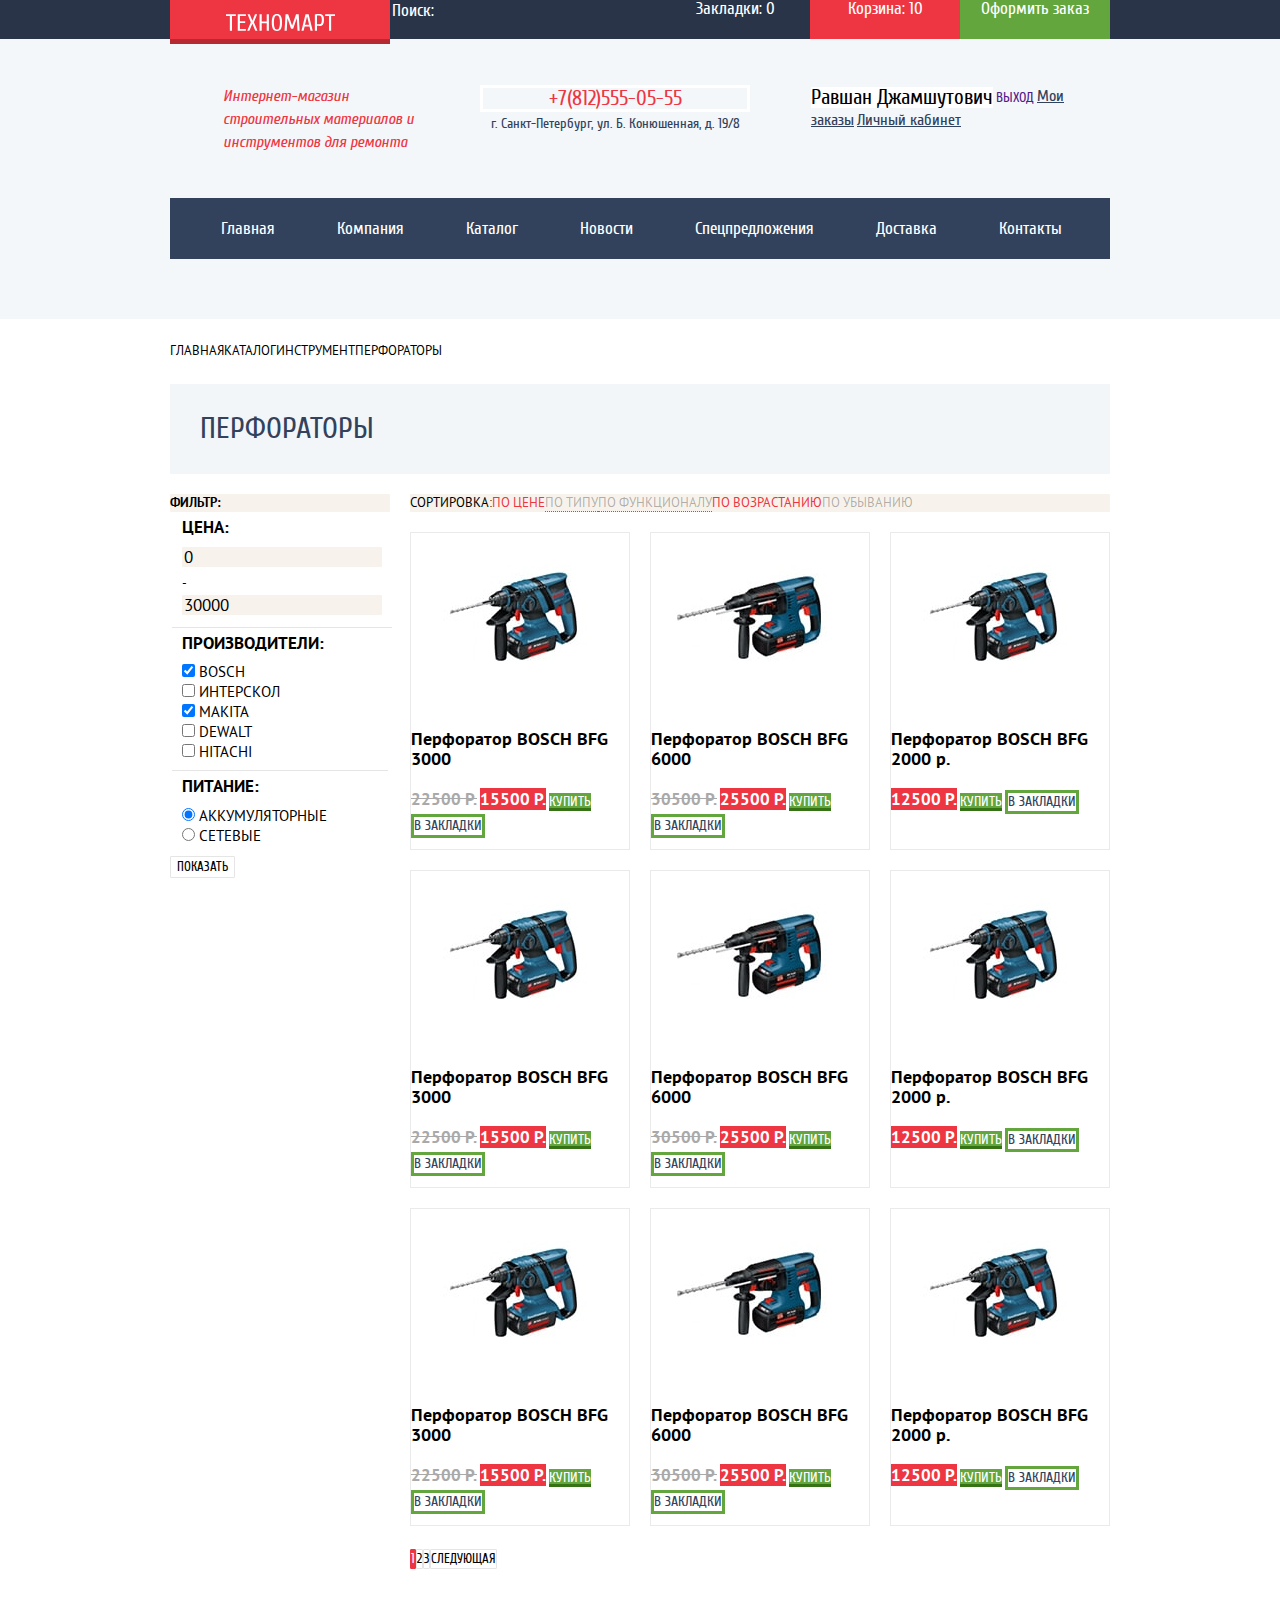
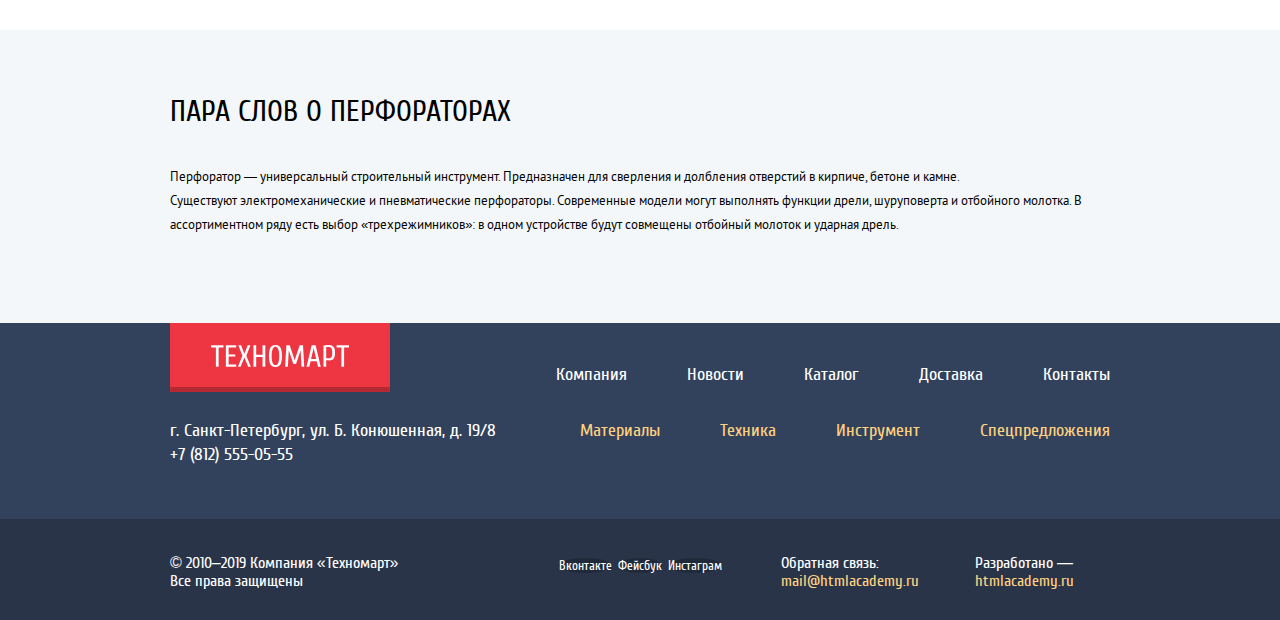
==== commit 94c552d8: "Правит сетку." ====
--- a/catalog.html
+++ b/catalog.html
@@ -11,7 +11,7 @@
             <div class="page-header__top">
                 <div class="container">
                     <a class="logo" href="index.html">
-                        <img src="img/logo-technomart.svg" alt="Логотип интернет-магазина «Техномарт»">
+                        <img src="img/logo-technomart.svg" width="109" height="19" alt="Логотип интернет-магазина «Техномарт»">
                     </a>
                     <form class="search-form" action="https://echo.htmlacademy.ru" method="get">
                         <input class="search-form__input" type="search" name="search" id="search" placeholder="Поиск:">
@@ -26,18 +26,20 @@
             </div>
             <div class="page-header__bottom">
                 <div class="container">
-                    <p class="page-header__message">
-                        Интернет-магазин строительных материалов и инструментов для ремонта
-                    </p>
-                    <p class="page-header__contacts">
-                        <a class="page-header__phone page-header__phone--bright" href="tel:+78125550555">+7(812)555-05-55</a>
-                        г. Санкт-Петербург, ул. Б. Конюшенная, д. 19/8
-                    </p>
-                    <div class="authorized-user-block">
-                        <a class="button button--user-profile" href="">Равшан Джамшутович</a>
-                        <a class="button button--exit" href="">Выход</a>
-                        <a class="link link--underline" href="">Мои заказы</a>
-                        <a class="link link--underline" href="">Личный кабинет</a>
+                    <div class="page-header__row">
+                        <p class="page-header__message">
+                            Интернет-магазин строительных материалов и инструментов для ремонта
+                        </p>
+                        <p class="page-header__contacts">
+                            <a class="page-header__phone" href="tel:+78125550555">+7(812)555-05-55</a>
+                            г. Санкт-Петербург, ул. Б. Конюшенная, д. 19/8
+                        </p>
+                        <div class="authorized-user-block">
+                            <a class="button button--user-profile" href="">Равшан Джамшутович</a>
+                            <a class="button button--exit" href="">Выход</a>
+                            <a class="link link--underline" href="">Мои заказы</a>
+                            <a class="link link--underline" href="">Личный кабинет</a>
+                        </div>
                     </div>
                     <nav class="page-nav">
                         <ul class="page-nav__list">
@@ -133,12 +135,13 @@
                                 <li><a class="catalog-sorter__link" href="">По типу</a></li>
                                 <li><a class="catalog-sorter__link" href="">По функционалу</a></li>
                             </ul>
-                            <ul class="catalog-sorter__list catalog-sorter__list--ascdesc">
-                                <li><a class="catalog-sorter__link catalog-sorter__link--active icon-up" href="">По возрастанию</a></li>
-                                <li><a class="catalog-sorter__link icon-down" href="">По убыванию</a></li>
-                            </ul>
+                            <div class="catalog-sorter__list catalog-sorter__list--ascdesc">
+                                <a class="catalog-sorter__link catalog-sorter__link--active icon-up" href="">По возрастанию</a>
+                                <a class="catalog-sorter__link icon-down" href="">По убыванию</a>
+                            </div>
                         </div>
-                        <ul class="card-list">
+
+                        <ul class="card-list card-list--three-column">
                             <li class="card-list__item">
                                 <article class="product-card">
                                     <div class="product-card__image">
@@ -273,26 +276,30 @@
         <footer class="page-footer">
             <div class="page-footer__top">
                 <div class="container">
-                    <a class="logo page-footer__logo" href="index.html">
-                        <img src="img/logo-technomart.svg" width="220" height="68" alt="Логотип интернет-магазина «Техномарт»">
-                    </a>
-                    <ul class="page-footer__list">
-                        <li><a href="">Компания</a></li>
-                        <li><a href="">Новости</a></li>
-                        <li><a href="catalog.html">Каталог</a></li>
-                        <li><a href="">Доставка</a></li>
-                        <li><a href="">Контакты</a></li>
-                    </ul>
-                    <p class="page-footer__contacts">
-                        г. Санкт-Петербург, ул. Б. Конюшенная, д. 19/8<br>
-                        <a href="tel:+78125550555">+7 (812) 555-05-55</a>
-                    </p>
-                    <ul class="page-footer__list page-footer__list--wheat">
-                        <li><a href="">Материалы</a></li>
-                        <li><a href="">Техника</a></li>
-                        <li><a href="">Инструмент</a></li>
-                        <li><a href="">Спецпредложения</a></li>
-                    </ul>
+                    <div class="page-footer__row">
+                        <a class="logo page-footer__logo" href="index.html">
+                            <img src="img/logo-technomart.svg" width="138" height="23" alt="Логотип интернет-магазина «Техномарт»">
+                        </a>
+                        <ul class="page-footer__list page-footer__list--top">
+                            <li><a href="">Компания</a></li>
+                            <li><a href="">Новости</a></li>
+                            <li><a href="catalog.html">Каталог</a></li>
+                            <li><a href="">Доставка</a></li>
+                            <li><a href="">Контакты</a></li>
+                        </ul>
+                    </div>
+                    <div class="page-footer__row">
+                        <p class="page-footer__contacts">
+                            г. Санкт-Петербург, ул. Б. Конюшенная, д. 19/8<br>
+                            <a href="tel:+78125550555">+7 (812) 555-05-55</a>
+                        </p>
+                        <ul class="page-footer__list page-footer__list--wheat">
+                            <li><a href="">Материалы</a></li>
+                            <li><a href="">Техника</a></li>
+                            <li><a href="">Инструмент</a></li>
+                            <li><a href="">Спецпредложения</a></li>
+                        </ul>
+                    </div>
                 </div>
             </div>
             <div class="page-footer__bottom">
--- a/css/style.css
+++ b/css/style.css
@@ -70,10 +70,17 @@
     background-color: #ffffff;
 }
 
+img {
+    max-height: 100%;
+    height: auto;
+}
+
 .container {
     width: 960px;
-    padding: 0 10px;
-    margin: 0 auto;
+    padding-left: 10px;
+    padding-right: 10px;
+    margin-left: auto;
+    margin-right: auto;
 }
 
 .visually-hidden {
@@ -104,7 +111,6 @@
 .logo {
     display: inline-block;
     width: 220px;
-    height: 42px;
     vertical-align: middle;
     padding: 10px 20px 5px;
 
@@ -125,19 +131,11 @@
 
 .logo img {
     display: inline-block;
-    width: 109px;
-    height: 19px;
     vertical-align: middle;
 }
 
 .logo.page-footer__logo {
-    height: 63px;
     padding: 20px;
-}
-
-.logo.page-footer__logo img {
-    width: 138px;
-    height: 23px;
 }
 
 .search-form {
@@ -172,10 +170,8 @@
 .page-header__product-toolbar .basket,
 .page-header__product-toolbar .basket.basket--filled,
 .page-header__product-toolbar .order {
-    display: inline-block;
+    display: block;
     width: 150px;
-    height: 42px;
-    vertical-align: middle;
 
     font-size: 17px;
     line-height: 18px;
@@ -217,15 +213,17 @@
 }
 
 .page-header__bottom {
-    padding: 46px 0 60px;
+    padding-top: 46px;
+    padding-bottom: 60px;
 
     background-color: #f4f7f9;
 }
 
-.page-header__bottom .container {
+.page-header__row {
     display: flex;
     justify-content: space-between;
     flex-wrap: wrap;
+    padding-bottom: 44px;
 }
 
 .page-header__message {
@@ -333,16 +331,15 @@
 }
 
 .page-nav {
+    width: 100%;
+    padding-left: 20px;
+    padding-right: 20px;
+
     color: #ffffff;
 
     background-color: #32425c;
 }
 
-.page-nav {
-    width: 100%;
-    margin-top: 44px;
-}
-
 .page-nav__list {
     display: flex;
     margin: 0;
@@ -352,24 +349,13 @@
 }
 
 .page-nav__item a {
-    display: flex;
-    align-items: center;
-    height: 60px;
-    padding-left: 30px;
-    padding-right: 30px;
+    display: block;
+    padding: 22px 31px;
 
     font-size: 17px;
     line-height: 17px;
     color: #ffffff;
     text-decoration: none;
-}
-
-.page-nav__item:first-child a {
-    padding-left: 56px;
-}
-
-.page-nav__item:last-child a {
-    padding-right: 57px;
 }
 
 .page-nav__item a:hover {
@@ -401,7 +387,8 @@
 
 .page-title {
     padding: 30px;
-    margin: 20px 0;
+    margin-top: 20px;
+    margin-bottom: 20px;
 
     font-family: 'Cuprum', Arial, sans-serif;
     font-size: 30px;
@@ -413,34 +400,55 @@
     background-color: #f2f6f8;
 }
 
-.section.section--promo-block .container {
+.section.section--promo-block {
+    display: flex;
+    justify-content: space-between;
+    padding-top: 59px;
+    padding-bottom: 30px;
+}
+
+.section.section--promo-block .section__col {
+    flex-shrink: 0;
+    width: 620px;
+}
+
+.card-list {
     display: flex;
     flex-wrap: wrap;
-    padding-top: 59px;
-    padding-bottom: 53px;
-}
-
-.card-list {
-    display: flex;
-    flex-wrap: wrap;
-    padding: 0;
-    margin: -10px;
+    padding: 0;
+    margin: 0;
 
     list-style: none;
+}
+
+.card-list__item {
+    margin-right: 20px;
+    margin-bottom: 20px;
+}
+
+.card-list.card-list--vertical .card-list__item {
+    margin-right: 0;
 }
 
 .card-list.card-list--vertical {
     flex-direction: column;
 }
 
-.card-list__item {
-    margin: 10px;
+.card-list.card-list--two-column .card-list__item:nth-child(2n) {
+    margin-right: 0;
+}
+
+.card-list.card-list--three-column .card-list__item:nth-child(3n) {
+    margin-right: 0;
+}
+
+.card-list.card-list--four-column .card-list__item:nth-child(4n) {
+    margin-right: 0;
 }
 
 .promo-card {
     display: inline-block;
     width: 300px;
-    height: 123px;
     vertical-align: middle;
     padding: 26px 23px 22px;
 
@@ -482,7 +490,8 @@
     font-size: 24px;
     font-weight: bold;
     line-height: 30px;
-    margin: 0 0 15px;
+    margin-top: 0;
+    margin-bottom: 15px;
 }
 
 .promo-card__link {
@@ -504,63 +513,38 @@
     background-color: rgba(0, 0, 0, 0.3);
 }
 
-.section.section--promo-block .catalog-slider {
-    margin: 20px 20px 0 0;
-}
-
-.section.section--promo-block .card-list.card-list--vertical {
-    margin-top: 10px;
-}
-
 .catalog-slider {
-    width: 620px;
-    height: 266px;
-
     font-family: 'Cuprum', Arial, sans-serif;
 }
 
 .catalog-slider__container {
-    width: 100%;
-    height: 100%;
     padding: 0;
     margin: 0;
 
     list-style: none;
 }
 
-.catalog-slider__item {
-    width: 100%;
-    height: 100%;
-}
-
 .background-card {
-    width: 100%;
-    height: 100%;
-
     font-size: 18px;
     line-height: 24px;
     color: #ffffff;
-}
-
-.background-card__image {
-    width: 100%;
-    height: 100%;
 
     background-color: rgba(0, 0, 0, 0.2);
     background-position: 0 0;
     background-repeat: no-repeat;
 }
 
-.background-card__image.background-card__image--perforator {
+.background-card.background-card--perforator {
     background-image: url('../img/perforators.jpg');
 }
 
-.background-card__image.background-card__image--drill {
+.background-card.background-card--drill {
     background-image: url('../img/drels.jpg');
 }
 
 .background-card__title {
-    margin: 0 0 8px;
+    margin-top: 0;
+    margin-bottom: 8px;
 
     font-size: 36px;
     line-height: 36px;
@@ -592,7 +576,8 @@
 }
 
 .section__title {
-    margin: 0 0 38px;
+    margin-top: 0;
+    margin-bottom: 38px;
 
     font-family: 'Cuprum', Arial, sans-serif;
     font-size: 30px;
@@ -603,13 +588,10 @@
 }
 
 .section__header .section__title {
-    margin: 0 auto 0 0;
+    margin-right: auto;
+    margin-bottom: 0;
 
     color: #32425c;
-}
-
-.section.section--product .container {
-    padding-bottom: 21px;
 }
 
 .product-card {
@@ -680,14 +662,13 @@
     opacity: 0.3;
 }
 
-.section.section--manufactures .container {
+.section.section--manufactures {
     padding-bottom: 85px;
 }
 
 .manufacturers {
     display: inline-block;
     width: 220px;
-    height: 145px;
     vertical-align: middle;
 
     text-decoration: none;
@@ -717,14 +698,15 @@
     background-color: #f4f7f9;
 }
 
-.section.section--services .container {
+.section.section--services {
     padding-top: 68px;
     padding-bottom: 51px;
 }
 
 .services-slider {
     display: flex;
-    padding: 46px 0 48px;
+    padding-top: 46px;
+    padding-bottom: 48px;
 }
 
 .services-slider__container,
@@ -738,7 +720,6 @@
 .services-slider__nav-link {
     display: inline-block;
     width: 240px;
-    height: 61px;
     vertical-align: middle;
 
     font-family: 'Cuprum', Arial, sans-serif;
@@ -763,7 +744,8 @@
 }
 
 .services {
-    padding: 0 80px;
+    padding-left: 80px;
+    padding-right: 80px;
 
     background-color: #f4f7f9;
     background-position: 0 0;
@@ -783,7 +765,8 @@
 }
 
 .services__title {
-    margin: 0 0 34px;
+    margin-top: 0;
+    margin-bottom: 34px;
 
     font-family: 'Cuprum', Arial, sans-serif;
     font-weight: normal;
@@ -842,19 +825,21 @@
     color: #ffffff;
 }
 
+.page-footer__row {
+    display: flex;
+    justify-content: space-between;
+    margin-bottom: 32px;
+}
+
 .page-footer__top {
+    padding-bottom: 20px;
+
     background-color: #32425c;
 }
 
-.page-footer__top .container {
-    display: flex;
-    justify-content: space-between;
-    flex-wrap: wrap;
-    padding-bottom: 53px;
-}
-
 .page-footer__contacts {
-    margin: 32px 0 0;
+    margin-top: 0;
+    margin-bottom: 0;
 }
 
 .page-footer__contacts,
@@ -870,8 +855,9 @@
 
 .page-footer__list {
     display: flex;
-    padding: 0;
-    margin: 30px -30px -10px;
+    flex-wrap: wrap;
+    padding: 0;
+    margin: 0;
 
     font-size: 18px;
     line-height: 24px;
@@ -880,7 +866,12 @@
 }
 
 .page-footer__list li {
-    margin: 10px 30px;
+    margin-left: 30px;
+    margin-right: 30px;
+}
+
+.page-footer__list li:last-child {
+    margin-right: 0;
 }
 
 .page-footer__list a {
@@ -897,8 +888,8 @@
     text-decoration: underline;
 }
 
-.page-footer__list.page-footer__list--wheat {
-    margin-top: 23px;
+.page-footer__list.page-footer__list--top {
+    align-self: flex-end;
 }
 
 .page-footer__list.page-footer__list--wheat a {
@@ -910,14 +901,15 @@
 }
 
 .page-footer__bottom {
-    background-color: #293449;
-}
-
-.page-footer__bottom .container {
-    display: flex;
-    justify-content: space-between;
     padding-top: 35px;
     padding-bottom: 30px;
+
+    background-color: #293449;
+}
+
+.page-footer__bottom .container {
+    display: flex;
+    justify-content: space-between;
 }
 
 .page-footer__copyright {
@@ -1060,7 +1052,8 @@
 .pagination {
     display: flex;
     padding: 0;
-    margin: 52px 0 0;
+    margin-top: 0;
+    margin-bottom: 0;
 
     list-style: none;
 }
@@ -1074,6 +1067,7 @@
 
 .section.section--catalog {
     width: 700px;
+    margin-bottom: 60px;
 }
 
 .catalog-sorter {
@@ -1122,11 +1116,7 @@
     border-bottom: 0;
 }
 
-.section.section--default .container {
+.section.section--default {
     padding-top: 67px;
     padding-bottom: 73px;
-}
-
-.section.section--catalog {
-    margin-bottom: 60px;
 }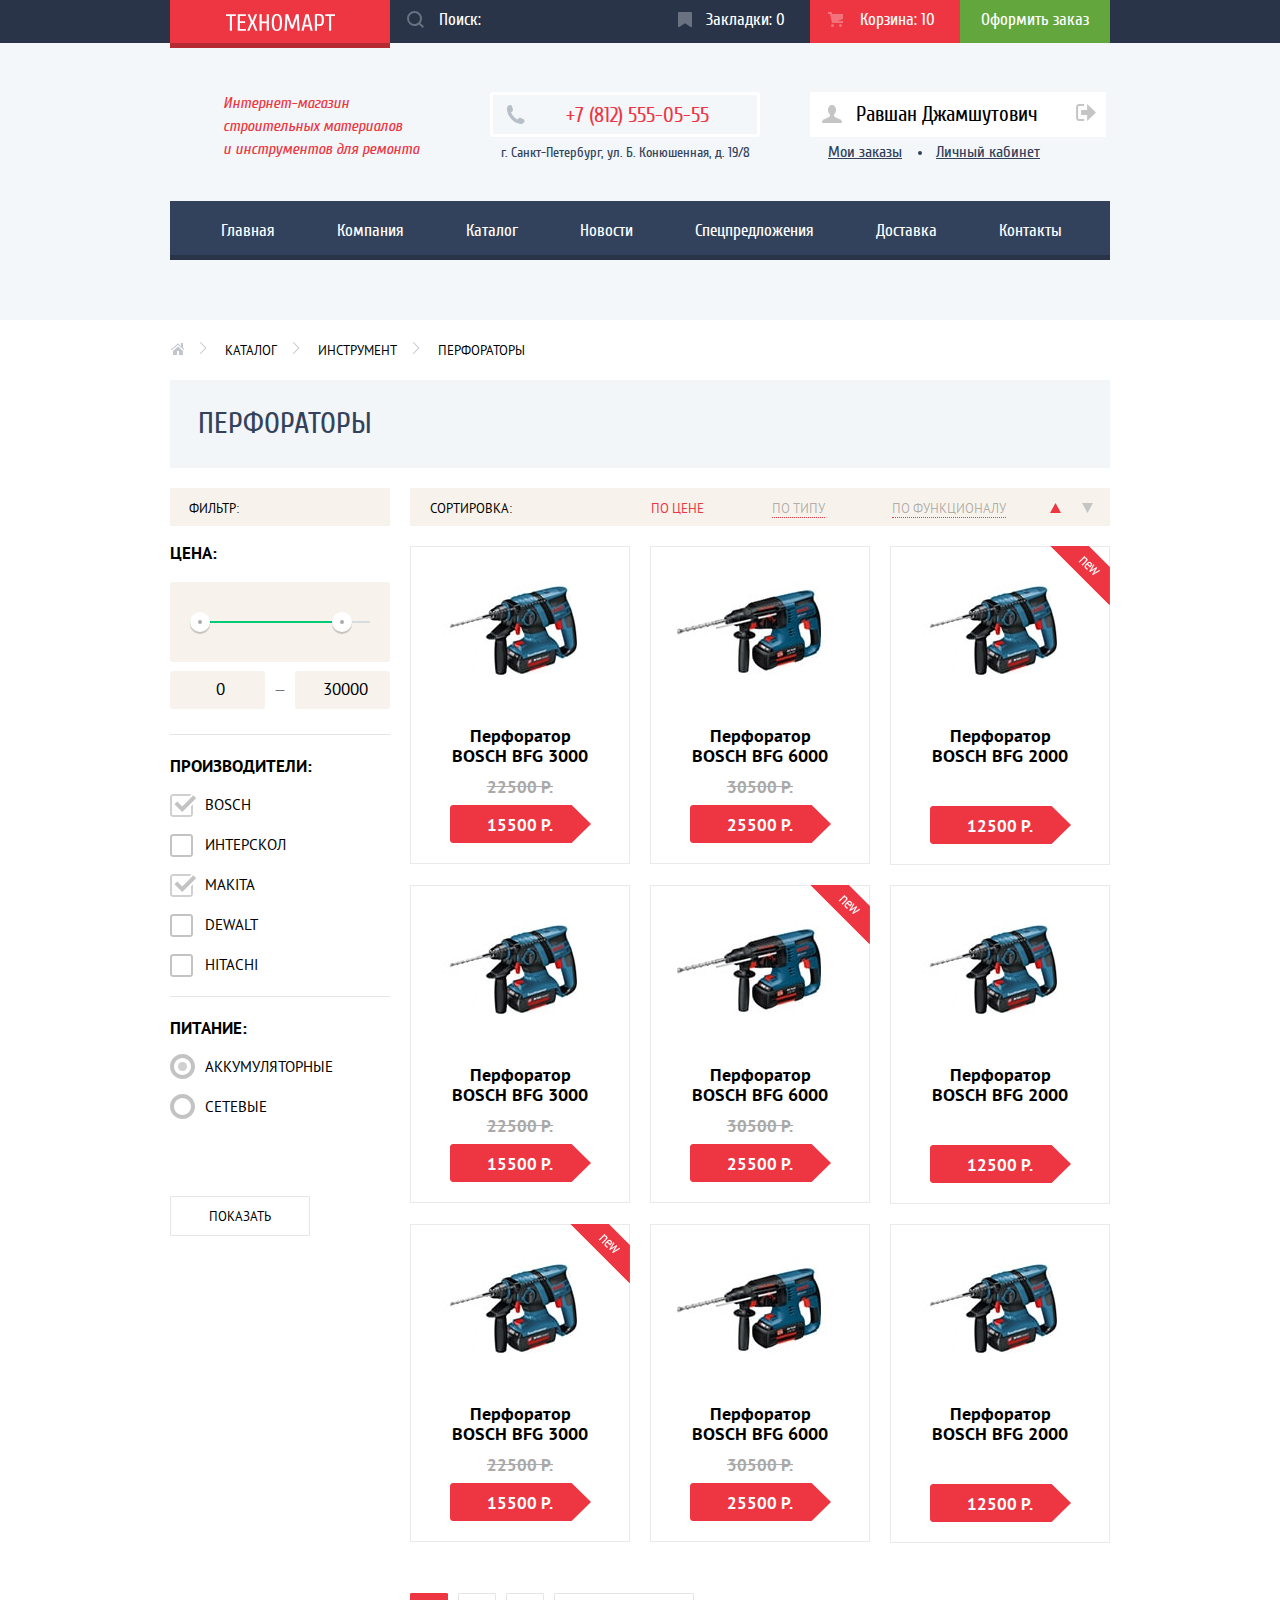
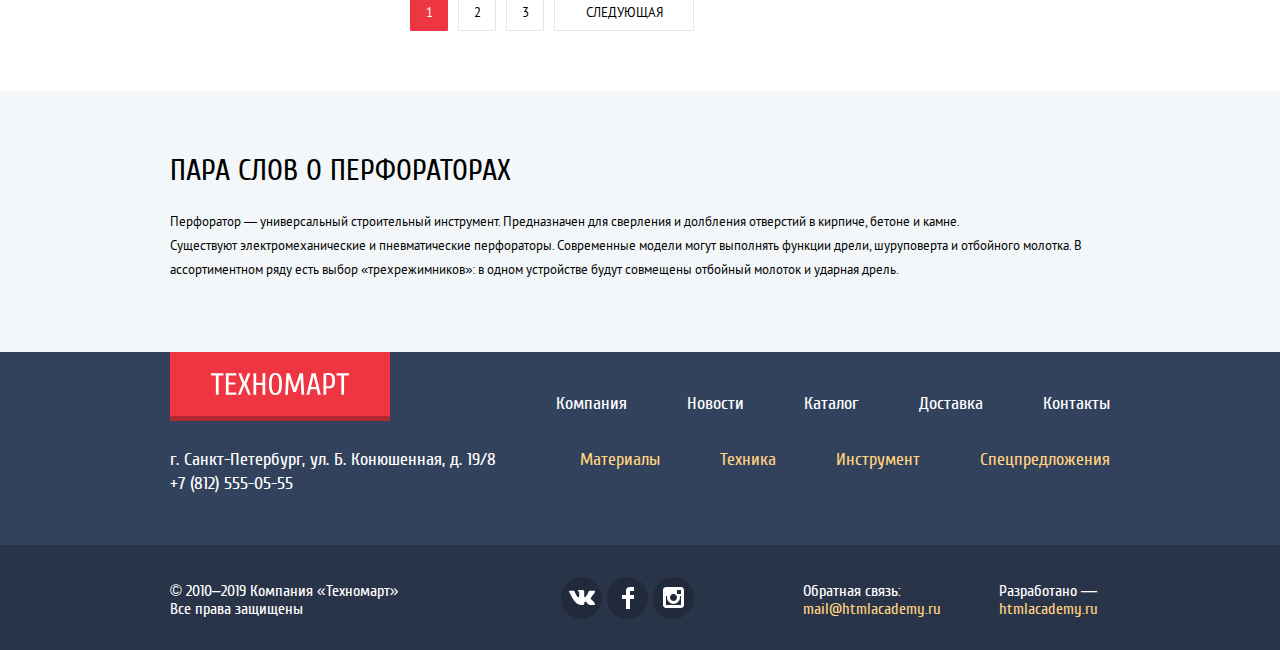
==== commit 20b6820f: "Начинает оформление декоративных элементов" ====
--- a/catalog.html
+++ b/catalog.html
@@ -14,31 +14,55 @@
                         <img src="img/logo-technomart.svg" width="109" height="19" alt="Логотип интернет-магазина «Техномарт»">
                     </a>
                     <form class="search-form" action="https://echo.htmlacademy.ru" method="get">
-                        <input class="search-form__input" type="search" name="search" id="search" placeholder="Поиск:">
+                        <input class="search-form__input" type="search" name="search" id="search" placeholder="Поиск:" value="">
+                        <svg class="search-form__icon" xmlns="http://www.w3.org/2000/svg" fill="#ffffff" width="17" height="17"
+                             viewBox="0 0 17 17">
+                            <path d="M17 15.586l-3.542-3.542A7.465 7.465 0 0 0 15 7.5 7.5 7.5 0 1 0 7.5 15c1.71 0 3.282-.579 4.544-1.542L15.586 17 17 15.586zM2 7.5C2 4.467 4.467 2 7.5 2 10.532 2 13 4.467 13 7.5c0 3.032-2.468 5.5-5.5 5.5A5.506 5.506 0 0 1 2 7.5z"/>
+                        </svg>
                         <button class="visually-hidden" type="submit">Найти</button>
                     </form>
                     <div class="page-header__product-toolbar">
-                        <a class="bookmark" href="">Закладки: 0</a>
-                        <a class="basket basket--filled" href="">Корзина: 10</a>
-                        <a class="order" href="">Оформить заказ</a>
+                        <a class="bookmark-link bookmark-link" href="">Закладки: 0 </a>
+                        <a class="basket-link basket-link--filled" href="">Корзина: 10</a>
+                        <a class="order-link" href="">Оформить заказ</a>
                     </div>
                 </div>
             </div>
             <div class="page-header__bottom">
                 <div class="container">
                     <div class="page-header__row">
-                        <p class="page-header__message">
-                            Интернет-магазин строительных материалов и инструментов для ремонта
+                        <p class="page-header__message page-header__message--inner">
+                            Интернет-магазин строительных материалов<br>
+                            и инструментов для ремонта
                         </p>
                         <p class="page-header__contacts">
-                            <a class="page-header__phone" href="tel:+78125550555">+7(812)555-05-55</a>
+                            <a class="page-header__phone" href="tel:+78125550555">+7 (812) 555-05-55</a>
                             г. Санкт-Петербург, ул. Б. Конюшенная, д. 19/8
                         </p>
-                        <div class="authorized-user-block">
-                            <a class="button button--user-profile" href="">Равшан Джамшутович</a>
-                            <a class="button button--exit" href="">Выход</a>
-                            <a class="link link--underline" href="">Мои заказы</a>
-                            <a class="link link--underline" href="">Личный кабинет</a>
+                        <div class="authorized-user-nav">
+                            <div class="authorized-user-nav-list">
+                                <a class="profile-link" href="">
+                                    <svg fill="#c5c5c5" xmlns="http://www.w3.org/2000/svg" width="20" height="18"
+                                         viewBox="0 0 20 18">
+                                        <path
+                                                d="M17.881 14.166c-2.144-.735-4.256-1.666-5.207-2.39-.657-.501-.77-1.618-.517-2.415 1.118-.903 1.864-2.477 1.864-4.278C14.021 2.276 12.221 0 10 0S5.979 2.276 5.979 5.083c0 1.801.746 3.374 1.863 4.277.253.798.141 1.915-.517 2.416-.95.724-3.063 1.654-5.207 2.39S0 18 0 18h20s.025-3.099-2.119-3.834z"/>
+                                    </svg>
+                                    Равшан Джамшутович
+                                </a>
+                                <a class="logout-link" href="">
+                                    <svg fill="#c5c5c5" xmlns="http://www.w3.org/2000/svg" width="21" height="17"
+                                         viewBox="0 0 21 17">
+                                        <g>
+                                            <path d="M21 8.5L12.125 0v6h-6v5h6v6z"/>
+                                            <path d="M3.106 13.952V3.048c.018-.376.171-1.057 1.01-1.057h5.027V0H4.116C1.938 0 1.112 1.81 1.087 3.027v10.946C1.112 15.189 1.938 17 4.116 17h5.027v-1.99H4.116c-.839 0-.992-.683-1.01-1.058z"/>
+                                        </g>
+                                    </svg>
+                                </a>
+                            </div>
+                            <ul class="user-menu">
+                                <li><a class="link link--underline" href="">Мои заказы</a></li>
+                                <li><a class="link link--underline" href="">Личный кабинет</a></li>
+                            </ul>
                         </div>
                     </div>
                     <nav class="page-nav">
@@ -59,7 +83,7 @@
         <main>
             <div class="container">
                 <ul class="breadcrumbs">
-                    <li class="breadcrumbs__item"><a class="icon-home" href="index.html">Главная</a></li>
+                    <li class="breadcrumbs__item"><a class="home-link" href="index.html"></a></li>
                     <li class="breadcrumbs__item"><a href="">Каталог</a></li>
                     <li class="breadcrumbs__item"><a href="">Инструмент</a></li>
                     <li class="breadcrumbs__item">Перфораторы</li>
@@ -71,54 +95,88 @@
                     <aside class="catalog-filter">
                         <h2 class="catalog-filter__title">Фильтр:</h2>
                         <form class="filter-form" action="https://echo.htmlacademy.ru" method="get">
-                            <fieldset>
+                            <fieldset class="filter-form__fieldset">
                                 <legend>Цена:</legend>
-                                <div>
-                                    <!--декоративный ползунок-->
-                                </div>
-                                <div class="filter-form__price-values">
-                                    <label class="visually-hidden" for="price-val-from">Цена от</label>
-                                    <input type="text" name="price-val-from" id="price-val-from" value="0">
-                                    <span>-</span>
-                                    <label class="visually-hidden" for="price-val-to">Цена до</label>
-                                    <input type="text" name="price-val-to" id="price-val-to" value="30000">
+                                <div class="filter-form__price-range range">
+                                    <div class="range__controls">
+                                        <div class="range__scale">
+                                            <div class="range__scale-bar"></div>
+                                            <div class="range__toggle range__toggle--min"></div>
+                                            <div class="range__toggle range__toggle--max"></div>
+                                        </div>
+                                    </div>
+                                    <div class="range__values">
+                                        <label class="visually-hidden" for="price-val-from">Цена от</label>
+                                        <input type="number" name="price-val-from" id="price-val-from" value="0">
+                                        <span>—</span>
+                                        <label class="visually-hidden" for="price-val-to">Цена до</label>
+                                        <input type="number" name="price-val-to" id="price-val-to" value="30000">
+                                    </div>
                                 </div>
                             </fieldset>
-                            <fieldset>
+                            <fieldset class="filter-form__fieldset">
                                 <legend>Производители:</legend>
                                 <ul class="filter-form__fields">
                                     <li>
-                                        <input type="checkbox" name="bosch" id="bosch" value="Bosch" checked>
-                                        <label for="bosch">Bosch</label>
-                                    </li>
-                                    <li>
-                                        <input type="checkbox" name="interskol" id="interskol" value="Интерскол">
-                                        <label for="interskol">Интерскол</label>
-                                    </li>
-                                    <li>
-                                        <input type="checkbox" name="makita" id="makita" value="Makita" checked>
-                                        <label for="makita">Makita</label>
-                                    </li>
-                                    <li>
-                                        <input type="checkbox" name="dewalt" id="dewalt" value="Dewalt">
-                                        <label for="dewalt">Dewalt</label>
-                                    </li>
-                                    <li>
-                                        <input type="checkbox" name="hitachi" id="hitachi" value="Hitachi">
-                                        <label for="hitachi">Hitachi</label>
+                                        <label class="checkbox-label" for="bosch">
+                                            <input class="visually-hidden" type="checkbox" name="bosch" id="bosch"
+                                                   value="Bosch" checked>
+                                            <span class="checkbox-indicator"></span>
+                                            Bosch
+                                        </label>
+                                    </li>
+                                    <li>
+                                        <label class="checkbox-label" for="interskol">
+                                            <input class="visually-hidden" type="checkbox" name="interskol"
+                                                   id="interskol" value="Интерскол">
+                                            <span class="checkbox-indicator"></span>
+                                            Интерскол
+                                        </label>
+                                    </li>
+                                    <li>
+                                        <label class="checkbox-label" for="makita">
+                                            <input class="visually-hidden" type="checkbox" name="makita" id="makita"
+                                                   value="Makita" checked>
+                                            <span class="checkbox-indicator"></span>
+                                            Makita
+                                        </label>
+                                    </li>
+                                    <li>
+                                        <label class="checkbox-label" for="dewalt">
+                                            <input class="visually-hidden" type="checkbox" name="dewalt" id="dewalt"
+                                                   value="Dewalt">
+                                            <span class="checkbox-indicator"></span>
+                                            Dewalt
+                                        </label>
+                                    </li>
+                                    <li>
+                                        <label class="checkbox-label" for="hitachi">
+                                            <input class="visually-hidden" type="checkbox" name="hitachi" id="hitachi"
+                                                   value="Hitachi">
+                                            <span class="checkbox-indicator"></span>
+                                            Hitachi
+                                        </label>
                                     </li>
                                 </ul>
                             </fieldset>
-                            <fieldset>
+                            <fieldset class="filter-form__fieldset">
                                 <legend>Питание:</legend>
                                 <ul class="filter-form__fields">
                                     <li>
-                                        <input type="radio" name="power" id="accumulator" value="Аккумуляторные" checked>
-                                        <label for="accumulator">Аккумуляторные</label>
-                                    </li>
-                                    <li>
-                                        <input type="radio" name="power" id="mains-power" value="Сетевые">
-                                        <label for="mains-power">Сетевые</label>
+                                        <label class="radio-label" for="accumulator">
+                                            <input class="visually-hidden" type="radio" name="power" id="accumulator"
+                                                   value="Аккумуляторные" checked>
+                                            <span class="radio-indicator"></span>
+                                            Аккумуляторные
+                                        </label>
+                                    </li>
+                                    <li>
+                                        <label class="radio-label" for="mains-power">
+                                            <input class="visually-hidden" type="radio" name="power" id="mains-power"
+                                                   value="Сетевые">
+                                            <span class="radio-indicator"></span>
+                                            Сетевые
+                                        </label>
                                     </li>
                                 </ul>
                             </fieldset>
@@ -129,15 +187,23 @@
                     <section class="section section--catalog">
                         <h2 class="visually-hidden">Список товаров</h2>
                         <div class="catalog-sorter">
-                            <span class="catalog-sorter__title">Сортировка:</span>
+                            <div class="catalog-sorter__title">Сортировка:</div>
                             <ul class="catalog-sorter__list catalog-sorter__list--by">
                                 <li><a class="catalog-sorter__link catalog-sorter__link--active" href="">По цене</a></li>
                                 <li><a class="catalog-sorter__link" href="">По типу</a></li>
                                 <li><a class="catalog-sorter__link" href="">По функционалу</a></li>
                             </ul>
                             <div class="catalog-sorter__list catalog-sorter__list--ascdesc">
-                                <a class="catalog-sorter__link catalog-sorter__link--active icon-up" href="">По возрастанию</a>
-                                <a class="catalog-sorter__link icon-down" href="">По убыванию</a>
+                                <a class="catalog-sorter__link catalog-sorter__link--active icon-up" href="">
+                                    <svg xmlns="http://www.w3.org/2000/svg" width="11" height="10" viewBox="0 0 11 10">
+                                        <path fill="#231F20" d="M5.5 0L0 10h11z"/>
+                                    </svg>
+                                </a>
+                                <a class="catalog-sorter__link icon-down" href="">
+                                    <svg xmlns="http://www.w3.org/2000/svg" width="11" height="10" viewBox="0 0 11 10">
+                                        <path fill="#231F20" d="M5.5 10L0 0h11"/>
+                                    </svg>
+                                </a>
                             </div>
                         </div>
 
@@ -145,114 +211,160 @@
                             <li class="card-list__item">
                                 <article class="product-card">
                                     <div class="product-card__image">
-                                        <img src="img/Perforator_2.jpg" width="218" height="170" alt="Перфоратор BOSCH BFG 3000">
-                                    </div>
-                                    <h3 class="product-card__title">Перфоратор BOSCH BFG 3000</h3>
-                                    <span class="product-card__price card__price--old">22500 р.</span>
-                                    <span class="product-card__price card__price--offer">15500 р.</span>
-                                    <a class="button button--buy" href="#">Купить</a>
-                                    <a class="button button--bookmarks" href="#">В закладки</a>
+                                        <img src="img/Perforator_2.jpg" width="218" height="170"
+                                             alt="Перфоратор BOSCH BFG 3000">
+                                    </div>
+                                    <div class="product-card__order">
+                                        <a class="button button--buy" href="#">Купить</a>
+                                        <a class="button button--bookmarks" href="#">В закладки</a>
+                                    </div>
+                                    <div class="product-card__content">
+                                        <h3 class="product-card__title">Перфоратор BOSCH BFG 3000</h3>
+                                        <span class="price price--old">22500 р.</span>
+                                        <span class="price price--current">15500 р.</span>
+                                    </div>
                                 </article>
                             </li>
                             <li class="card-list__item">
                                 <article class="product-card">
                                     <div class="product-card__image">
-                                        <img src="img/Perforator_3.jpg" width="218" height="170" alt="Перфоратор BOSCH BFG 6000">
-                                    </div>
-                                    <h3 class="product-card__title">Перфоратор BOSCH BFG 6000</h3>
-                                    <span class="product-card__price card__price--old">30500 р.</span>
-                                    <span class="product-card__price card__price--offer">25500 р.</span>
-                                    <a class="button button--buy" href="#">Купить</a>
-                                    <a class="button button--bookmarks" href="#">В закладки</a>
+                                        <img src="img/Perforator_3.jpg" width="218" height="170"
+                                             alt="Перфоратор BOSCH BFG 6000">
+                                    </div>
+                                    <div class="product-card__order">
+                                        <a class="button button--buy" href="#">Купить</a>
+                                        <a class="button button--bookmarks" href="#">В закладки</a>
+                                    </div>
+                                    <div class="product-card__content">
+                                        <h3 class="product-card__title">Перфоратор BOSCH BFG 6000</h3>
+                                        <span class="price price--old">30500 р.</span>
+                                        <span class="price price--current">25500 р.</span>
+                                    </div>
+                                </article>
+                            </li>
+                            <li class="card-list__item">
+                                <article class="product-card product-card--new product-card--no-discount">
+                                    <div class="product-card__image">
+                                        <img src="img/Perforator_4.jpg" width="218" height="170"
+                                             alt="Перфоратор BOSCH BFG 2000">
+                                    </div>
+                                    <div class="product-card__order">
+                                        <a class="button button--buy" href="#">Купить</a>
+                                        <a class="button button--bookmarks" href="#">В закладки</a>
+                                    </div>
+                                    <div class="product-card__content">
+                                        <h3 class="product-card__title">Перфоратор BOSCH BFG 2000</h3>
+                                        <span class="price price--current">12500 р.</span>
+                                    </div>
                                 </article>
                             </li>
                             <li class="card-list__item">
                                 <article class="product-card">
                                     <div class="product-card__image">
-                                        <img src="img/Perforator_4.jpg" width="218" height="170" alt="Перфоратор BOSCH BFG 2000">
-                                    </div>
-                                    <h3 class="product-card__title">Перфоратор BOSCH BFG 2000 р.</h3>
-                                    <span class="product-card__price card__price--offer">12500 р.</span>
-                                    <a class="button button--buy" href="#">Купить</a>
-                                    <a class="button button--bookmarks" href="#">В закладки</a>
+                                        <img src="img/Perforator_2.jpg" width="218" height="170"
+                                             alt="Перфоратор BOSCH BFG 3000">
+                                    </div>
+                                    <div class="product-card__order">
+                                        <a class="button button--buy" href="#">Купить</a>
+                                        <a class="button button--bookmarks" href="#">В закладки</a>
+                                    </div>
+                                    <div class="product-card__content">
+                                        <h3 class="product-card__title">Перфоратор BOSCH BFG 3000</h3>
+                                        <span class="price price--old">22500 р.</span>
+                                        <span class="price price--current">15500 р.</span>
+                                    </div>
+                                </article>
+                            </li>
+                            <li class="card-list__item">
+                                <article class="product-card product-card--new">
+                                    <div class="product-card__image">
+                                        <img src="img/Perforator_3.jpg" width="218" height="170"
+                                             alt="Перфоратор BOSCH BFG 6000">
+                                    </div>
+                                    <div class="product-card__order">
+                                        <a class="button button--buy" href="#">Купить</a>
+                                        <a class="button button--bookmarks" href="#">В закладки</a>
+                                    </div>
+                                    <div class="product-card__content">
+                                        <h3 class="product-card__title">Перфоратор BOSCH BFG 6000</h3>
+                                        <span class="price price--old">30500 р.</span>
+                                        <span class="price price--current">25500 р.</span>
+                                    </div>
+                                </article>
+                            </li>
+                            <li class="card-list__item">
+                                <article class="product-card product-card--no-discount">
+                                    <div class="product-card__image">
+                                        <img src="img/Perforator_4.jpg" width="218" height="170"
+                                             alt="Перфоратор BOSCH BFG 2000">
+                                    </div>
+                                    <div class="product-card__order">
+                                        <a class="button button--buy" href="#">Купить</a>
+                                        <a class="button button--bookmarks" href="#">В закладки</a>
+                                    </div>
+                                    <div class="product-card__content">
+                                        <h3 class="product-card__title">Перфоратор BOSCH BFG 2000</h3>
+                                        <span class="price price--current">12500 р.</span>
+                                    </div>
+                                </article>
+                            </li>
+                            <li class="card-list__item">
+                                <article class="product-card product-card--new">
+                                    <div class="product-card__image">
+                                        <img src="img/Perforator_2.jpg" width="218" height="170"
+                                             alt="Перфоратор BOSCH BFG 3000">
+                                    </div>
+                                    <div class="product-card__order">
+                                        <a class="button button--buy" href="#">Купить</a>
+                                        <a class="button button--bookmarks" href="#">В закладки</a>
+                                    </div>
+                                    <div class="product-card__content">
+                                        <h3 class="product-card__title">Перфоратор BOSCH BFG 3000</h3>
+                                        <span class="price price--old">22500 р.</span>
+                                        <span class="price price--current">15500 р.</span>
+                                    </div>
                                 </article>
                             </li>
                             <li class="card-list__item">
                                 <article class="product-card">
                                     <div class="product-card__image">
-                                        <img src="img/Perforator_2.jpg" width="218" height="170" alt="Перфоратор BOSCH BFG 3000">
-                                    </div>
-                                    <h3 class="product-card__title">Перфоратор BOSCH BFG 3000</h3>
-                                    <span class="product-card__price card__price--old">22500 р.</span>
-                                    <span class="product-card__price card__price--offer">15500 р.</span>
-                                    <a class="button button--buy" href="#">Купить</a>
-                                    <a class="button button--bookmarks" href="#">В закладки</a>
-                                </article>
-                            </li>
-                            <li class="card-list__item">
-                                <article class="product-card">
-                                    <div class="product-card__image">
-                                        <img src="img/Perforator_3.jpg" width="218" height="170" alt="Перфоратор BOSCH BFG 6000">
-                                    </div>
-                                    <h3 class="product-card__title">Перфоратор BOSCH BFG 6000</h3>
-                                    <span class="product-card__price card__price--old">30500 р.</span>
-                                    <span class="product-card__price card__price--offer">25500 р.</span>
-                                    <a class="button button--buy" href="#">Купить</a>
-                                    <a class="button button--bookmarks" href="#">В закладки</a>
-                                </article>
-                            </li>
-                            <li class="card-list__item">
-                                <article class="product-card">
-                                    <div class="product-card__image">
-                                        <img src="img/Perforator_4.jpg" width="218" height="170" alt="Перфоратор BOSCH BFG 2000">
-                                    </div>
-                                    <h3 class="product-card__title">Перфоратор BOSCH BFG 2000 р.</h3>
-                                    <span class="product-card__price card__price--offer">12500 р.</span>
-                                    <a class="button button--buy" href="#">Купить</a>
-                                    <a class="button button--bookmarks" href="#">В закладки</a>
-                                </article>
-                            </li>
-                            <li class="card-list__item">
-                                <article class="product-card">
-                                    <div class="product-card__image">
-                                        <img src="img/Perforator_2.jpg" width="218" height="170" alt="Перфоратор BOSCH BFG 3000">
-                                    </div>
-                                    <h3 class="product-card__title">Перфоратор BOSCH BFG 3000</h3>
-                                    <span class="product-card__price card__price--old">22500 р.</span>
-                                    <span class="product-card__price card__price--offer">15500 р.</span>
-                                    <a class="button button--buy" href="#">Купить</a>
-                                    <a class="button button--bookmarks" href="#">В закладки</a>
-                                </article>
-                            </li>
-                            <li class="card-list__item">
-                                <article class="product-card">
-                                    <div class="product-card__image">
-                                        <img src="img/Perforator_3.jpg" width="218" height="170" alt="Перфоратор BOSCH BFG 6000">
-                                    </div>
-                                    <h3 class="product-card__title">Перфоратор BOSCH BFG 6000</h3>
-                                    <span class="product-card__price card__price--old">30500 р.</span>
-                                    <span class="product-card__price card__price--offer">25500 р.</span>
-                                    <a class="button button--buy" href="#">Купить</a>
-                                    <a class="button button--bookmarks" href="#">В закладки</a>
-                                </article>
-                            </li>
-                            <li class="card-list__item">
-                                <article class="product-card">
-                                    <div class="product-card__image">
-                                        <img src="img/Perforator_4.jpg" width="218" height="170" alt="Перфоратор BOSCH BFG 2000">
-                                    </div>
-                                    <h3 class="product-card__title">Перфоратор BOSCH BFG 2000 р.</h3>
-                                    <span class="product-card__price card__price--offer">12500 р.</span>
-                                    <a class="button button--buy" href="#">Купить</a>
-                                    <a class="button button--bookmarks" href="#">В закладки</a>
+                                        <img src="img/Perforator_3.jpg" width="218" height="170"
+                                             alt="Перфоратор BOSCH BFG 6000">
+                                    </div>
+                                    <div class="product-card__order">
+                                        <a class="button button--buy" href="#">Купить</a>
+                                        <a class="button button--bookmarks" href="#">В закладки</a>
+                                    </div>
+                                    <div class="product-card__content">
+                                        <h3 class="product-card__title">Перфоратор BOSCH BFG 6000</h3>
+                                        <span class="price price--old">30500 р.</span>
+                                        <span class="price price--current">25500 р.</span>
+                                    </div>
+                                </article>
+                            </li>
+                            <li class="card-list__item">
+                                <article class="product-card product-card--no-discount">
+                                    <div class="product-card__image">
+                                        <img src="img/Perforator_4.jpg" width="218" height="170"
+                                             alt="Перфоратор BOSCH BFG 2000">
+                                    </div>
+                                    <div class="product-card__order">
+                                        <a class="button button--buy" href="#">Купить</a>
+                                        <a class="button button--bookmarks" href="#">В закладки</a>
+                                    </div>
+                                    <div class="product-card__content">
+                                        <h3 class="product-card__title">Перфоратор BOSCH BFG 2000</h3>
+                                        <span class="price price--current">12500 р.</span>
+                                    </div>
                                 </article>
                             </li>
                         </ul>
                         <ul class="pagination">
-                            <li class="pagination__item pagination__item--active"><span class="button button--white">1</span></li>
-                            <li class="pagination__item"><a class="button button--white" href="">2</a></li>
-                            <li class="pagination__item"><a class="button button--white" href="">3</a></li>
-                            <li class="pagination__item"><a class="button button--white" href="">Следующая</a></li>
+                            <li><span class="button button--white pagination__btn pagination__btn--active">1</span>
+                            </li>
+                            <li><a class="button button--white pagination__btn" href="">2</a></li>
+                            <li><a class="button button--white pagination__btn" href="">3</a></li>
+                            <li><a class="button button--white pagination__btn pagination__btn--next" href="">Следующая</a></li>
                         </ul>
                     </section>
                 </div>
@@ -278,7 +390,8 @@
                 <div class="container">
                     <div class="page-footer__row">
                         <a class="logo page-footer__logo" href="index.html">
-                            <img src="img/logo-technomart.svg" width="138" height="23" alt="Логотип интернет-магазина «Техномарт»">
+                            <img src="img/logo-technomart.svg" width="138" height="23"
+                                 alt="Логотип интернет-магазина «Техномарт»">
                         </a>
                         <ul class="page-footer__list page-footer__list--top">
                             <li><a href="">Компания</a></li>
@@ -309,9 +422,29 @@
                         Все права защищены
                     </p>
                     <ul class="page-footer__social">
-                        <li><a class="social-button social-button--vk" href="">Вконтакте</a></li>
-                        <li><a class="social-button social-button--fb" href="">Фейсбук</a></li>
-                        <li><a class="social-button social-button--in" href="">Инстаграм</a></li>
+                        <li>
+                            <a class="social-button social-button--vk" href="">
+                                <svg xmlns="http://www.w3.org/2000/svg" width="26" height="15" viewBox="0 0 26 15">
+                                    <path fill="#ffffff"
+                                          d="M16.138 11.51c.956-.309 2.18 2.04 3.483 2.939.978.681 1.727.534 1.727.534l3.473-.05s1.815-.112.957-1.554c-.071-.12-.503-1.069-2.585-3.022-2.177-2.043-1.882-1.712.739-5.244 1.597-2.153 2.236-3.468 2.036-4.028-.192-.539-1.365-.399-1.365-.399L20.69.713c-.381.001-.704.119-.851.515-.003.004-.621 1.666-1.445 3.079-1.741 2.989-2.436 3.148-2.724 2.961-.661-.433-.494-1.737-.494-2.664 0-2.897.432-4.105-.846-4.417-.427-.104-.739-.172-1.828-.182-1.392-.021-2.574 0-3.244.329-.445.223-.786.712-.579.74.26.035.843.16 1.155.586.401.552.389 1.789.389 1.789s.229 3.411-.54 3.834c-.528.29-1.25-.302-2.803-3.016-.793-1.388-1.392-2.922-1.392-2.922s-.116-.285-.326-.441c-.25-.185-.6-.244-.6-.244L.848.684S.29.7.085.946c-.182.218-.015.668-.015.668s2.909 6.881 6.203 10.347c3.02 3.182 6.452 2.971 6.452 2.971h1.555s.469-.054.709-.312c.224-.24.214-.691.214-.691s-.031-2.109.935-2.419z"/>
+                                </svg>
+                            </a>
+                        </li>
+                        <li>
+                            <a class="social-button social-button--fb" href="">
+                                <svg xmlns="http://www.w3.org/2000/svg" width="12" height="22" viewBox="0 0 12 22">
+                                    <path fill="#ffffff" d="M12 4V0H8a4 4 0 0 0-4 4v4H0v4h4v10h4V12h4V8H8V4h4z"/>
+                                </svg>
+                            </a>
+                        </li>
+                        <li>
+                            <a class="social-button social-button--in" href="">
+                                <svg xmlns="http://www.w3.org/2000/svg" width="21" height="21" viewBox="0 0 21 21">
+                                    <path fill="#ffffff"
+                                          d="M18 0H3C1.35 0 0 1.35 0 3v15c0 1.65 1.35 3 3 3h15c1.65 0 3-1.35 3-3V3c0-1.65-1.35-3-3-3zm-7.5 7c1.93 0 3.5 1.57 3.5 3.5S12.43 14 10.5 14 7 12.43 7 10.5 8.57 7 10.5 7zM18 18H3V9h1.181A6.504 6.504 0 0 0 4 10.5a6.5 6.5 0 1 0 13 0 6.45 6.45 0 0 0-.181-1.5H18v9zm0-11h-4V3h4v4z"/>
+                                </svg>
+                            </a>
+                        </li>
                     </ul>
                     <p class="page-footer__feedback">
                         Обратная связь:
--- a/css/style.css
+++ b/css/style.css
@@ -112,7 +112,7 @@
     display: inline-block;
     width: 220px;
     vertical-align: middle;
-    padding: 10px 20px 5px;
+    padding: 10px 20px 8px;
 
     text-decoration: none;
     text-align: center;
@@ -139,6 +139,8 @@
 }
 
 .search-form {
+    position: relative;
+
     width: 270px;
 
     font-size: 17px;
@@ -146,6 +148,11 @@
 }
 
 .search-form__input {
+    width: 100%;
+    padding: 10px 20px 13px 49px;
+
+    color: #ffffff;
+
     background-color: #293449;
     border: 0;
 }
@@ -155,6 +162,8 @@
 }
 
 .search-form__input:focus {
+    color: #000000;
+
     background-color: #ffffff;
 }
 
@@ -162,58 +171,123 @@
     color: #ffffff;
 }
 
+.search-form__icon {
+    position: absolute;
+    top: 11px;
+    left: 17px;
+
+    fill: #ffffff;
+    opacity: 0.3;
+}
+
+.search-form__input:hover ~ .search-form__icon {
+    opacity: 1;
+}
+
+.search-form__input:focus ~ .search-form__icon {
+    fill: #ee3643;
+    opacity: 1;
+}
+
 .page-header__product-toolbar {
     display: flex;
 }
 
-.page-header__product-toolbar .bookmark,
-.page-header__product-toolbar .basket,
-.page-header__product-toolbar .basket.basket--filled,
-.page-header__product-toolbar .order {
-    display: block;
+.bookmark-link,
+.basket-link,
+.order-link {
+    display: inline-block;
     width: 150px;
+    vertical-align: middle;
+    padding: 11px 17px;
 
     font-size: 17px;
     line-height: 18px;
     color: #ffffff;
     text-decoration: none;
+}
+
+.bookmark-link,
+.basket-link {
+    position: relative;
+    padding-left: 46px;
+}
+
+.basket-link {
+    padding-left: 50px;
+}
+
+.bookmark-link::before,
+.basket-link::before {
+    content: '';
+
+    position: absolute;
+    top: 12px;
+    left: 18px;
+
+    width: 15px;
+    height: 15px;
+
+    background-repeat: no-repeat;
+    background-position: 0 0;
+
+    opacity: 0.3;
+}
+
+.bookmark-link::before {
+    background-image: url('../img/icon-bookmark.svg');
+}
+
+.basket-link::before {
+    background-image: url('../img/icon-cart.svg');
+}
+
+.basket-link.basket-link--filled {
+    background-color: #ee3643;
+}
+
+.bookmark-link:hover,
+.basket-link:hover,
+.basket-link.basket-link--filled:hover {
+    background-color: #212a3a;
+}
+
+.bookmark-link:hover::before,
+.basket-link:hover::before {
+    opacity: 1;
+}
+
+.bookmark-link:active,
+.basket-link:active,
+.basket-link.basket-link--filled:active {
+    color: rgba(255, 255, 255, 0.6);
+
+    background-color: #161d29;
+}
+
+.bookmark-link:active::before,
+.basket-link:active::before {
+    opacity: 0.5;
+}
+
+.order-link {
     text-align: center;
-}
-
-.page-header__product-toolbar .basket.basket--filled {
-    background-color: #ee3643;
-}
-
-.page-header__product-toolbar .bookmark:hover,
-.page-header__product-toolbar .basket:hover,
-.page-header__product-toolbar .basket.basket--filled:hover {
-    background-color: #212a3a;
-}
-
-.page-header__product-toolbar .bookmark:active,
-.page-header__product-toolbar .basket:active,
-.page-header__product-toolbar .basket.basket--filled:active {
-    color: rgba(255, 255, 255, 0.6);
-
-    background-color: #161d29;
-}
-
-.page-header__product-toolbar .order {
+
     background-color: #63a63e;
 }
 
-.page-header__product-toolbar .order:hover {
+.order-link:hover {
     background-color: #5fbb2d;
 }
 
-.page-header__product-toolbar .order:active {
+.order-link:active {
     color: rgba(255, 255, 255, 0.5);
 
     background-color: #518534;
 }
 
 .page-header__bottom {
-    padding-top: 46px;
+    padding-top: 49px;
     padding-bottom: 60px;
 
     background-color: #f4f7f9;
@@ -223,11 +297,11 @@
     display: flex;
     justify-content: space-between;
     flex-wrap: wrap;
-    padding-bottom: 44px;
+    padding-bottom: 36px;
 }
 
 .page-header__message {
-    width: 249px;
+    width: 250px;
     padding-left: 53px;
     margin: 0;
 
@@ -237,6 +311,10 @@
     color: #ee3643;
 }
 
+.page-header__message.page-header__message--inner {
+    width: 270px;
+}
+
 .page-header__contacts {
     width: 270px;
     margin: 0;
@@ -248,9 +326,12 @@
 }
 
 .page-header__phone {
+    position: relative;
     display: inline-block;
     width: 270px;
     vertical-align: middle;
+    padding: 10px 20px 8px 44px;
+    margin-bottom: 4px;
 
     font-size: 21px;
     line-height: 21px;
@@ -259,57 +340,146 @@
     text-align: center;
 
     border: solid 3px #ffffff;
+    border-radius: 3px;
+}
+
+.page-header__phone::before {
+    content: '';
+
+    position: absolute;
+    top: 10px;
+    left: 13px;
+
+    width: 19px;
+    height: 19px;
+
+    background-image: url('../img/icon-phone.svg');
+    background-repeat: no-repeat;
+    background-position: 0 0;;
 }
 
 .page-header__phone.page-header__phone--bright {
     color: #e9292a;
 }
 
-.user-block {
-    display: flex;
+.user-nav-list {
+    display: flex;
+    justify-content: space-between;
+    align-items: flex-start;
+    width: 280px;
     padding: 0;
     margin: 0;
 
     list-style: none;
 }
 
-.authorized-user-block {
-    width: 299px;
-}
-
-.button {
+.authorized-user-nav {
+    width: 300px;
+}
+
+.authorized-user-nav-list {
+    display: flex;
+    margin-bottom: 4px;
+}
+
+.user-menu {
+    display: flex;
+    flex-wrap: wrap;
+    padding: 0 18px;
+    margin: 0;
+
+    list-style-position: inside;
+}
+
+.user-menu li {
+    margin-right: 16px;
+
+    color: #32425c;
+}
+
+.user-menu li:first-child {
+    list-style: none;
+}
+
+.login-link,
+.reg-link,
+.profile-link,
+.logout-link {
+    position: relative;
+
     display: inline-block;
-    vertical-align: middle;
-
-    font-family: 'Cuprum', Arial, sans-serif;
-    font-size: 14px;
-    line-height: 18px;
-    text-decoration: none;
-    text-transform: uppercase;
-
-    border: 0;
-}
-
-.button.button--user-login,
-.button.button--user-reg,
-.button.button--user-profile {
+    padding: 12px 23px;
+
     font-size: 21px;
     line-height: 21px;
     color: #000000;
     text-transform: none;
+    text-decoration: none;
 
     background-color: #ffffff;
 }
 
-.button.button--user-login:hover,
-.button.button--user-reg:hover {
+.login-link,
+.profile-link {
+    display: inline-flex;
+    align-items: center;
+    padding-left: 12px;
+}
+
+.profile-link {
+    padding-right: 27px;
+}
+
+.logout-link {
+    padding: 12px 10px;
+}
+
+.login-link:hover,
+.reg-link:hover {
     color: #ee3643;
 }
 
-.button.button--user-login:active,
-.button.button--user-reg:active,
-.button.button--user-profile:active {
+.login-link:active,
+.reg-link:active,
+.profile-link:active {
     color: rgba(0, 0, 0, 0.3);
+}
+
+.login-link svg,
+.profile-link svg {
+    display: inline-block;
+    vertical-align: inherit;
+    margin-right: 14px;
+
+    fill: #c5c5c5;
+}
+
+.logout-link svg {
+    fill: #c5c5c5;
+}
+
+.login-link:hover svg,
+.reg-link:hover svg,
+.profile-link:hover svg,
+.logout-link:hover svg {
+    fill: #32425c;
+}
+
+.login-link:active svg,
+.reg-link:active svg,
+.profile-link:active svg,
+.logout-link:active svg {
+    fill: #c5c5c5;
+}
+
+.home-link {
+    display: inline-block;
+    width: 14px;
+    height: 12px;
+
+    background-image: url('../img/icon-home.svg');
+    background-repeat: no-repeat;
+    background-position: 0 0;
 }
 
 .link {
@@ -338,6 +508,7 @@
     color: #ffffff;
 
     background-color: #32425c;
+    box-shadow: inset 0px -5px 0 0 #293449;
 }
 
 .page-nav__list {
@@ -350,7 +521,7 @@
 
 .page-nav__item a {
     display: block;
-    padding: 22px 31px;
+    padding: 21px 31px;
 
     font-size: 17px;
     line-height: 17px;
@@ -370,10 +541,37 @@
 
 .breadcrumbs {
     display: flex;
+    justify-content: flex-start;
+    flex-wrap: wrap;
     padding: 0;
-    margin: 23px 0 24px;
+    margin: 22px 0 20px;
 
     list-style: none;
+}
+
+.breadcrumbs li {
+    position: relative;
+
+    margin-right: 15px;
+}
+
+.breadcrumbs li:not(:first-child) {
+    padding-left: 26px;
+}
+
+.breadcrumbs li:not(:first-child)::before {
+    content: '';
+
+    position: absolute;
+    top: 0;
+    left: 0;
+
+    width: 8px;
+    height: 12px;
+
+    background-image: url('../img/icon-right-small.svg');
+    background-repeat: no-repeat;
+    background-position: 0 0;
 }
 
 .breadcrumbs__item,
@@ -386,7 +584,7 @@
 }
 
 .page-title {
-    padding: 30px;
+    padding: 29px 28px;
     margin-top: 20px;
     margin-bottom: 20px;
 
@@ -404,12 +602,13 @@
     display: flex;
     justify-content: space-between;
     padding-top: 59px;
-    padding-bottom: 30px;
+    padding-bottom: 32px;
 }
 
 .section.section--promo-block .section__col {
     flex-shrink: 0;
     width: 620px;
+    margin-right: 20px;
 }
 
 .card-list {
@@ -450,12 +649,31 @@
     display: inline-block;
     width: 300px;
     vertical-align: middle;
-    padding: 26px 23px 22px;
+    padding: 21px 23px 20px;
 
     font-family: 'Cuprum', Arial, sans-serif;
     color: #ffffff;
 
     background-color: #32425c;
+    background-position: 86% 50%;
+    background-repeat: no-repeat;
+}
+
+.promo-card.promo-card--new {
+    position: relative;
+}
+
+.promo-card.promo-card--new::before {
+    content: '';
+
+    position: absolute;
+    top: 0;
+    right: 0;
+
+    width: 60px;
+    height: 60px;
+
+    background-image: url('../img/new-flag.png');
     background-position: 0 0;
     background-repeat: no-repeat;
 }
@@ -463,6 +681,7 @@
 .promo-card.promo-card--materials {
     background-color: #ffbf47;
     background-image: url('../img/icon-1.svg');
+    background-position: 83% 50%;
 
 }
 
@@ -479,6 +698,7 @@
 .promo-card.promo-card--offers {
     background-color: #8ed78f;
     background-image: url('../img/icon-4.svg');
+    background-position: 81% 50%;
 }
 
 .promo-card.promo-card--delivery {
@@ -491,15 +711,20 @@
     font-weight: bold;
     line-height: 30px;
     margin-top: 0;
-    margin-bottom: 15px;
+    margin-bottom: 12px;
 }
 
 .promo-card__link {
+    display: inline-block;
+    width: 135px;
+    padding: 11px 20px;
+
     font-size: 14px;
     line-height: 18px;
     color: #ffffff;
     text-decoration: none;
     text-transform: uppercase;
+    text-align: center;
 
     background-color: rgba(0, 0, 0, 0.1);
     border-radius: 3px;
@@ -514,6 +739,8 @@
 }
 
 .catalog-slider {
+    position: relative;
+
     font-family: 'Cuprum', Arial, sans-serif;
 }
 
@@ -522,6 +749,68 @@
     margin: 0;
 
     list-style: none;
+}
+
+.catalog-slider__arrow {
+    position: absolute;
+    top: 50%;
+
+    display: block;
+    width: 22px;
+    height: 40px;
+
+    background-position: 0 0;
+    background-repeat: no-repeat;
+    background-color: transparent;
+    border: 0;
+
+    transform: translate(0, -50%);
+
+    cursor: pointer;
+}
+
+.catalog-slider__arrow.catalog-slider__arrow--left {
+    left: 23px;
+
+    background-image: url('../img/icon-left.svg');
+}
+
+.catalog-slider__arrow.catalog-slider__arrow--right {
+    right: 23px;
+
+    background-image: url('../img/icon-right.svg');
+}
+
+.catalog-slider__nav {
+    position: absolute;
+    left: 51%;
+    bottom: 25px;
+
+    display: flex;
+    flex-wrap: wrap;
+    padding: 0;
+    margin: 0;
+
+    transform: translate(-50%, 0);
+
+    list-style: none;
+}
+
+.catalog-slider__nav-btn {
+    display: block;
+    width: 10px;
+    height: 10px;
+    padding: 0;
+    margin-right: 10px;
+    margin-bottom: 10px;
+
+    background-color: #ffffff;
+    border: 2px solid #ffffff;
+    border-radius: 50%;
+}
+
+.catalog-slider__nav-btn.catalog-slider__nav-btn--active {
+    background-color: #ee3643;
 }
 
 .background-card {
@@ -542,15 +831,47 @@
     background-image: url('../img/drels.jpg');
 }
 
+.background-card .button {
+    min-width: 195px;
+    margin-top: 100px;
+    margin-left: 23px;
+    margin-bottom: 21px;
+}
+
+.background-card__header {
+    padding: 23px;
+}
+
+.background-card__header p {
+    margin-top: 0;
+    margin-bottom: 0;
+}
+
 .background-card__title {
     margin-top: 0;
-    margin-bottom: 8px;
+    margin-bottom: 0;
 
     font-size: 36px;
     line-height: 36px;
     text-transform: uppercase;
 }
 
+.button {
+    display: inline-block;
+    vertical-align: middle;
+    padding: 11px 30px 9px;
+
+    font-family: 'Cuprum', Arial, sans-serif;
+    font-size: 14px;
+    line-height: 18px;
+    text-decoration: none;
+    text-transform: uppercase;
+    text-align: center;
+
+    border: 0;
+    border-radius: 3px;
+}
+
 .button.button--default {
     color: #ffffff;
 
@@ -567,17 +888,22 @@
 
 .section__header {
     display: flex;
-    padding: 33px 24px 35px 30px;
+    align-items: center;
+    padding: 26px 24px 25px 29px;
     margin-bottom: 20px;
 
     font-family: 'Cuprum', Arial, sans-serif;
 
     background-color: #f9f5f0;
+}
+
+.section__header .button {
+    min-width: 253px;
 }
 
 .section__title {
     margin-top: 0;
-    margin-bottom: 38px;
+    margin-bottom: 24px;
 
     font-family: 'Cuprum', Arial, sans-serif;
     font-size: 30px;
@@ -606,33 +932,109 @@
     box-shadow: 0px 10px 25px 0 rgba(41, 52, 73, 0.5);
 }
 
+.product-card.product-card--new {
+    position: relative;
+}
+
+.product-card.product-card--new::before {
+    content: '';
+
+    position: absolute;
+    top: -1px;
+    right: -1px;
+
+    width: 60px;
+    height: 60px;
+
+    background-image: url('../img/new-flag.png');
+    background-position: 0 0;
+    background-repeat: no-repeat;
+}
+
+.product-card__image img {
+    display: block;
+}
+
+.product-card:hover .product-card__image {
+    display: none;
+}
+
+.product-card__order {
+    display: none;
+    flex-direction: column;
+    align-items: center;
+    justify-content: center;
+    height: 170px;
+    padding: 20px 30px 15px;
+}
+
+.product-card:hover .product-card__order {
+    display: flex;
+}
+
+.product-card__order .button {
+    min-width: 135px;
+}
+
+.product-card__order .button.button--buy {
+    margin-bottom: 7px;
+}
+
+.product-card__content {
+    padding: 9px 30px 20px;
+
+    text-align: center;
+}
+
 .product-card__title {
+    max-width: 100%;
+    margin-top: 0;
+    margin-bottom: 9px;
+
     font-size: 18px;
     line-height: 20px;
     font-weight: bold;
 }
 
-.product-card__price {
+.product-card.product-card--no-discount .product-card__title {
+    margin-bottom: 40px;
+}
+
+.price {
+    display: inline-block;
+    vertical-align: middle;
+
     font-size: 17px;
     font-weight: bold;
     text-transform: uppercase;
 }
 
-.product-card__price.card__price--old {
+.price.price--old {
     color: #a9a9a9;
     text-decoration: line-through;
 }
 
-.product-card__price.card__price--offer {
+.product-card .price.price--old {
+    margin-bottom: 6px;
+}
+
+.price.price--current {
+    width: 141px;
+    height: 38px;
+    padding: 8px 10px;
+
     color: #ffffff;
-
-    background-color: #ee3643;
+    text-align: center;
+
     background-image: url('../img/red-button.svg');
     background-position: 0 0;
     background-repeat: no-repeat;
 }
 
 .button.button--buy {
+    position: relative;
+    padding-left: 32px;
+
     color: #ffffff;
 
     background-color: #63a63e;
@@ -643,11 +1045,35 @@
     background-color: #5fbb2d;
 }
 
-.button.button--buy:focus {
+.button.button--buy:active {
     background-color: #518534;
 }
 
+.button.button--buy::before {
+    content: '';
+
+    position: absolute;
+    top: 10px;
+    left: 14px;
+
+    width: 15px;
+    height: 15px;
+
+    background-image: url('../img/icon-cart.svg');
+    background-repeat: no-repeat;
+    background-position: 0 0;
+
+    opacity: 0.3;
+}
+
+.button.button--buy:hover::before,
+.button.button--buy:active::before {
+    opacity: 1;
+}
+
 .button.button--bookmarks {
+    padding: 8px 20px 6px;
+
     color: #32425c;
 
     border: 3px solid #63a63e;
@@ -662,13 +1088,17 @@
     opacity: 0.3;
 }
 
-.section.section--manufactures {
-    padding-bottom: 85px;
+.section.section--manufacturers {
+    padding-bottom: 65px;
 }
 
 .manufacturers {
-    display: inline-block;
+    display: inline-flex;
+    justify-content: center;
+    align-items: center;
     width: 220px;
+    min-height: 145px;
+    height: 100%;
     vertical-align: middle;
 
     text-decoration: none;
@@ -700,36 +1130,63 @@
 
 .section.section--services {
     padding-top: 68px;
-    padding-bottom: 51px;
+}
+
+.section.section--services .section__text {
+    margin-top: 0;
+    margin-bottom: 22px;
 }
 
 .services-slider {
-    display: flex;
-    padding-top: 46px;
-    padding-bottom: 48px;
+    position: relative;
+
+    display: flex;
+    justify-content: space-between;
 }
 
 .services-slider__container,
 .services-slider__nav {
-    padding: 0;
     margin: 0;
 
     list-style: none;
+}
+
+.services-slider__nav {
+    position: relative;
+    padding: 48px 0;
+}
+
+.services-slider__nav::before {
+    content: '';
+
+    position: absolute;
+    top: 0;
+    right: 0;
+
+    width: 10px;
+    height: 100%;
+
+    background-image: url('../img/shadow.png');
+    background-repeat: no-repeat;
+    background-position: 0 0;
 }
 
 .services-slider__nav-link {
     display: inline-block;
     width: 240px;
     vertical-align: middle;
+    padding: 13px 22px 16px;
 
     font-family: 'Cuprum', Arial, sans-serif;
     font-size: 21px;
+    font-weight: bold;
     line-height: 30px;
     color: #ffffff;
     text-decoration: none;
 
     background-color: #32425c;
-    box-shadow: 0px 1px 0 0 #293449, inset 0px 1px 0 0 #405069;
+    border-top: 1px solid #405069;
+    border-bottom: 1px solid #293449;
 }
 
 .services-slider__nav-link:hover {
@@ -739,13 +1196,15 @@
 .services-slider__nav-link.services-slider__nav-link--active {
     color: #32425c;
 
-    box-shadow: 0px 1px 0 0 #ffffff, inset 0px 1px 0 0 #ffffff;
     background-color: #ffffff;
+    border-top: 1px solid #fff;
+    border-bottom: 1px solid #fff;
 }
 
 .services {
-    padding-left: 80px;
-    padding-right: 80px;
+    width: 650px;
+    min-height: 330px;
+    padding: 48px 244px 58px 30px;
 
     background-color: #f4f7f9;
     background-position: 0 0;
@@ -754,19 +1213,22 @@
 
 .services.services--delivery {
     background-image: url('../img/delivery.png');
+    background-position: 180px 70px;
 }
 
 .services.services--guarantee {
     background-image: url('../img/guarantee.png');
+    background-position: 269px 47px;
 }
 
 .services.services--credit {
     background-image: url('../img/credit.png');
+    background-position: 195px 50px;
 }
 
 .services__title {
     margin-top: 0;
-    margin-bottom: 34px;
+    margin-bottom: 22px;
 
     font-family: 'Cuprum', Arial, sans-serif;
     font-weight: normal;
@@ -776,19 +1238,36 @@
     text-transform: uppercase;
 }
 
+.services__text {
+    margin-bottom: 30px;
+}
+
+.services .button {
+    min-width: 195px;
+}
+
 .index-column {
     display: flex;
+    justify-content: space-between;
     padding-top: 82px;
     padding-bottom: 86px;
 }
 
-.section.section--contacts {
-    width: 300px;
-    margin-left: 100px;
+.section.section--about {
+    width: 540px;
 }
 
 .section.section--about .button {
-    margin-top: 37px;
+    min-width: 220px;
+}
+
+.section.section--about .accent-list {
+    margin-bottom: 35px;
+}
+
+.transfer-info {
+    margin-top: 24px;
+    margin-bottom: 18px;
 }
 
 .accent-list {
@@ -799,6 +1278,10 @@
     font-size: 18px;
 
     list-style: none;
+}
+
+.accent-list li {
+    margin-bottom: 16px;
 }
 
 .accent-list li:before {
@@ -816,8 +1299,27 @@
     background-color: #ee3643;
 }
 
+.section.section--contacts {
+    width: 300px;
+}
+
+.section.section--contacts .section__text {
+    margin-bottom: 31px;
+}
+
+.section.section--contacts .button {
+    width: 100%;
+}
+
 .map-link {
+    display: inline-block;
+    margin-bottom: 32px;
+
     text-decoration: none;
+}
+
+.map-link img {
+    display: block;
 }
 
 .page-footer {
@@ -832,7 +1334,7 @@
 }
 
 .page-footer__top {
-    padding-bottom: 20px;
+    padding-bottom: 17px;
 
     background-color: #32425c;
 }
@@ -901,8 +1403,8 @@
 }
 
 .page-footer__bottom {
-    padding-top: 35px;
-    padding-bottom: 30px;
+    padding-top: 32px;
+    padding-bottom: 26px;
 
     background-color: #293449;
 }
@@ -910,6 +1412,7 @@
 .page-footer__bottom .container {
     display: flex;
     justify-content: space-between;
+    align-items: center;
 }
 
 .page-footer__copyright {
@@ -927,17 +1430,28 @@
 
 .page-footer__social {
     display: flex;
+    flex-wrap: wrap;
+    width: 140px;
     padding: 0;
-    margin: -3px;
+    margin-top: 0;
+    margin-right: 40px;
+    margin-bottom: 0;
 
     list-style: none;
 }
 
 .page-footer__social li {
-    margin: 3px;
+    margin-right: 5px;
+    margin-bottom: 5px;
 }
 
 .social-button {
+    display: flex;
+    align-items: center;
+    justify-content: center;
+    width: 41px;
+    height: 42px;
+
     color: #ffffff;
     text-decoration: none;
 
@@ -950,9 +1464,12 @@
     background-color: #ee3643;
 }
 
-.page-footer__feedback,
+.page-footer__feedback {
+    width: 135px;
+}
+
 .page-footer__developer {
-    width: 135px;
+    width: 111px;
 }
 
 .page-footer__feedback a,
@@ -977,12 +1494,87 @@
     justify-content: space-between;
 }
 
+.range__controls {
+    padding: 39px 20px;
+    margin-bottom: 9px;
+
+    background-color: #f7f3ec;
+
+    border-radius: 3px;
+}
+
+.range__scale {
+    position: relative;
+
+    height: 2px;
+
+    background-color: #d7dcde;
+}
+
+.range__scale-bar {
+    width: 79%;
+    height: 2px;
+
+    background: #00ca74;
+}
+
+.range__toggle {
+    position: absolute;
+    top: -9px;
+
+    width: 20px;
+    height: 20px;
+
+    background-color: #ababab;
+    border: 8px solid #ffffff;
+    border-radius: 50%;
+    box-shadow: 0 2px 1px 0 rgba(0, 1, 1, 0.2);
+    cursor: pointer;
+}
+
+.range__toggle.range__toggle--min {
+    left: 0;
+}
+
+.range__toggle.range__toggle--max {
+    left: 79%;
+}
+
+.range__values {
+    display: flex;
+    justify-content: space-between;
+    align-items: center;
+}
+
+.range__values input {
+    width: 95px;
+    padding: 9px 5px 11px 26px;
+
+    font-size: 17px;
+    line-height: 18px;
+    text-align: center;
+
+    background-color: #f7f3ec;
+    border: 0;
+    border-radius: 3px;
+}
+
+.range__values span {
+    font-size: 9px;
+}
+
 .catalog-filter {
     width: 220px;
 }
 
 .catalog-filter__title {
-    margin: 0;
+    padding: 12px 19px 8px;
+    margin-top: 0;
+    margin-bottom: 12px;
+
+    font-weight: normal;
+
+    border-radius: 3px;
 }
 
 .catalog-filter__title,
@@ -995,28 +1587,41 @@
     border-radius: 1px;
 }
 
-.filter-form fieldset {
+.filter-form__fieldset {
+    padding: 0;
+    margin: 0;
+
     border: 0;
 }
 
-.filter-form fieldset:not(:last-of-type) {
-    border-bottom: 1px solid #e5e5e5;
-}
-
-.filter-form legend {
+.filter-form__fieldset:not(:first-of-type) {
+    margin-bottom: 21px;
+}
+
+.filter-form__fieldset:last-of-type {
+    margin-bottom: 79px;
+}
+
+.filter-form__fieldset:not(:first-of-type) legend {
+    width: 100%;
+    padding-top: 16px;
+
+    border-top: 1px solid #e5e5e5;
+}
+
+.filter-form__fieldset legend {
+    display: block;
+    margin: 0;
+    margin-bottom: 14px;
+
     font-size: 17px;
     line-height: 30px;
     font-weight: bold;
     text-transform: uppercase;
 }
 
-.filter-form__price-values input {
-    font-size: 17px;
-    line-height: 18px;
-
-    background-color: #f7f3ec;
-    border: 0;
-    border-radius: 1px;
+.filter-form__price-range {
+    margin-bottom: 25px;
 }
 
 .filter-form__fields {
@@ -1028,6 +1633,92 @@
     text-transform: uppercase;
 
     list-style: none;
+}
+
+.filter-form__fields li:not(:last-child) {
+    margin-bottom: 20px;
+}
+
+.filter-form .button {
+    min-width: 140px;
+
+    font-family: 'PT Sans', Arial, sans-serif;
+}
+
+.checkbox-label {
+    position: relative;
+
+    padding-left: 35px;
+
+    cursor: pointer;
+}
+
+.checkbox-label.checkbox-label--disabled {
+    opacity: 0.4;
+    pointer-events: none;
+}
+
+.checkbox-label input[type="checkbox"] + .checkbox-indicator {
+    position: absolute;
+    top: -1px;
+    left: 0;
+
+    display: inline-block;
+    vertical-align: bottom;
+    width: 27px;
+    height: 23px;
+
+    background-image: url('../img/checkbox-off.svg');
+    background-position: 0 0;
+    background-repeat: no-repeat;
+
+    opacity: 0.8;
+}
+
+.checkbox-label:hover input[type="checkbox"] + .checkbox-indicator {
+    opacity: 1;
+}
+
+.checkbox-label input[type="checkbox"]:checked + .checkbox-indicator {
+    background-image: url('../img/checkbox-on.svg');
+}
+
+.radio-label {
+    position: relative;
+
+    padding-left: 35px;
+
+    cursor: pointer;
+}
+
+.radio-label.radio-label--disabled {
+    opacity: 0.4;
+    pointer-events: none;
+}
+
+.radio-label input[type="radio"] + .radio-indicator {
+    position: absolute;
+    top: -3px;
+    left: 0;
+
+    display: inline-block;
+    vertical-align: bottom;
+    width: 25px;
+    height: 25px;
+
+    background-image: url('../img/radio-off.svg');
+    background-position: 0 0;
+    background-repeat: no-repeat;
+
+    opacity: 0.8;
+}
+
+.radio-label:hover input[type="radio"] + .radio-indicator {
+    opacity: 1;
+}
+
+.radio-label input[type="radio"]:checked + .radio-indicator {
+    background-image: url('../img/radio-on.svg');
 }
 
 .button.button--white {
@@ -1049,29 +1740,15 @@
     border: solid 1px #ee3643;
 }
 
-.pagination {
-    display: flex;
-    padding: 0;
-    margin-top: 0;
-    margin-bottom: 0;
-
-    list-style: none;
-}
-
-.pagination__item.pagination__item--active .button {
-    color: #ffffff;
-
-    background-color: #ee3643;
-    border: solid 1px #ee3643;
-}
-
 .section.section--catalog {
     width: 700px;
-    margin-bottom: 60px;
+    padding-bottom: 50px;
 }
 
 .catalog-sorter {
     display: flex;
+    justify-content: space-between;
+    padding: 12px 17px 8px 20px;
     margin-bottom: 20px;
 
     font-size: 13px;
@@ -1081,12 +1758,25 @@
     border-radius: 1px;
 }
 
+.catalog-sorter__title {
+    width: 177px;
+}
+
 .catalog-sorter__list {
     display: flex;
+    justify-content: space-between;
     padding: 0;
     margin: 0;
 
     list-style: none;
+}
+
+.catalog-sorter__list.catalog-sorter__list--by {
+    width: 355px;
+}
+
+.catalog-sorter__list.catalog-sorter__list--ascdesc {
+    width: 43px;
 }
 
 .catalog-sorter__link {
@@ -1107,16 +1797,80 @@
     border-bottom-style: solid;
 }
 
-.catalog-sorter__link:active,
 .catalog-sorter__link.catalog-sorter__link--active,
-.catalog-sorter__list.catalog-sorter__list--by .catalog-sorter__link:active,
 .catalog-sorter__list.catalog-sorter__list--by .catalog-sorter__link.catalog-sorter__link--active {
     color: #ee3643;
 
     border-bottom: 0;
 }
 
+.catalog-sorter__link path {
+    fill: #c5c5c5;
+}
+
+.catalog-sorter__link:hover path,
+.catalog-sorter__link.catalog-sorter__link--active:hover path {
+    fill: #231f20;
+}
+
+.catalog-sorter__link.catalog-sorter__link--active path {
+    fill: #ee3643;
+}
+
+.section.section--catalog .card-list {
+    margin-bottom: 30px;
+}
+
+.pagination {
+    display: flex;
+    padding: 0;
+    margin-top: 0;
+    margin-bottom: 0;
+
+    list-style: none;
+}
+
+.pagination li {
+    margin-right: 10px;
+    margin-bottom: 10px;
+}
+
+.pagination__btn {
+    min-width: 38px;
+    padding: 10px 10px 8px;
+
+    font-family: 'PT Sans', Arial, sans-serif;
+}
+
+.pagination__btn.pagination__btn--active {
+    color: #ffffff;
+
+    background-color: #ee3643;
+    border: solid 1px #ee3643;
+}
+
+.pagination__btn.pagination__btn--next {
+    min-width: 140px;
+}
+
 .section.section--default {
-    padding-top: 67px;
-    padding-bottom: 73px;
-}+    padding-top: 65px;
+    padding-bottom: 57px;
+}
+
+.modal {
+    position: fixed;
+    top: 50%;
+    left: 50%;
+
+    color: #000000;
+
+    background-color: #ffffff;
+    box-shadow: 0 8px 16px rgba(0, 0, 0, .5);
+
+    transform: translate(-50%, -50%);
+}
+
+.modal.modal--map {
+    width: 940px;
+}
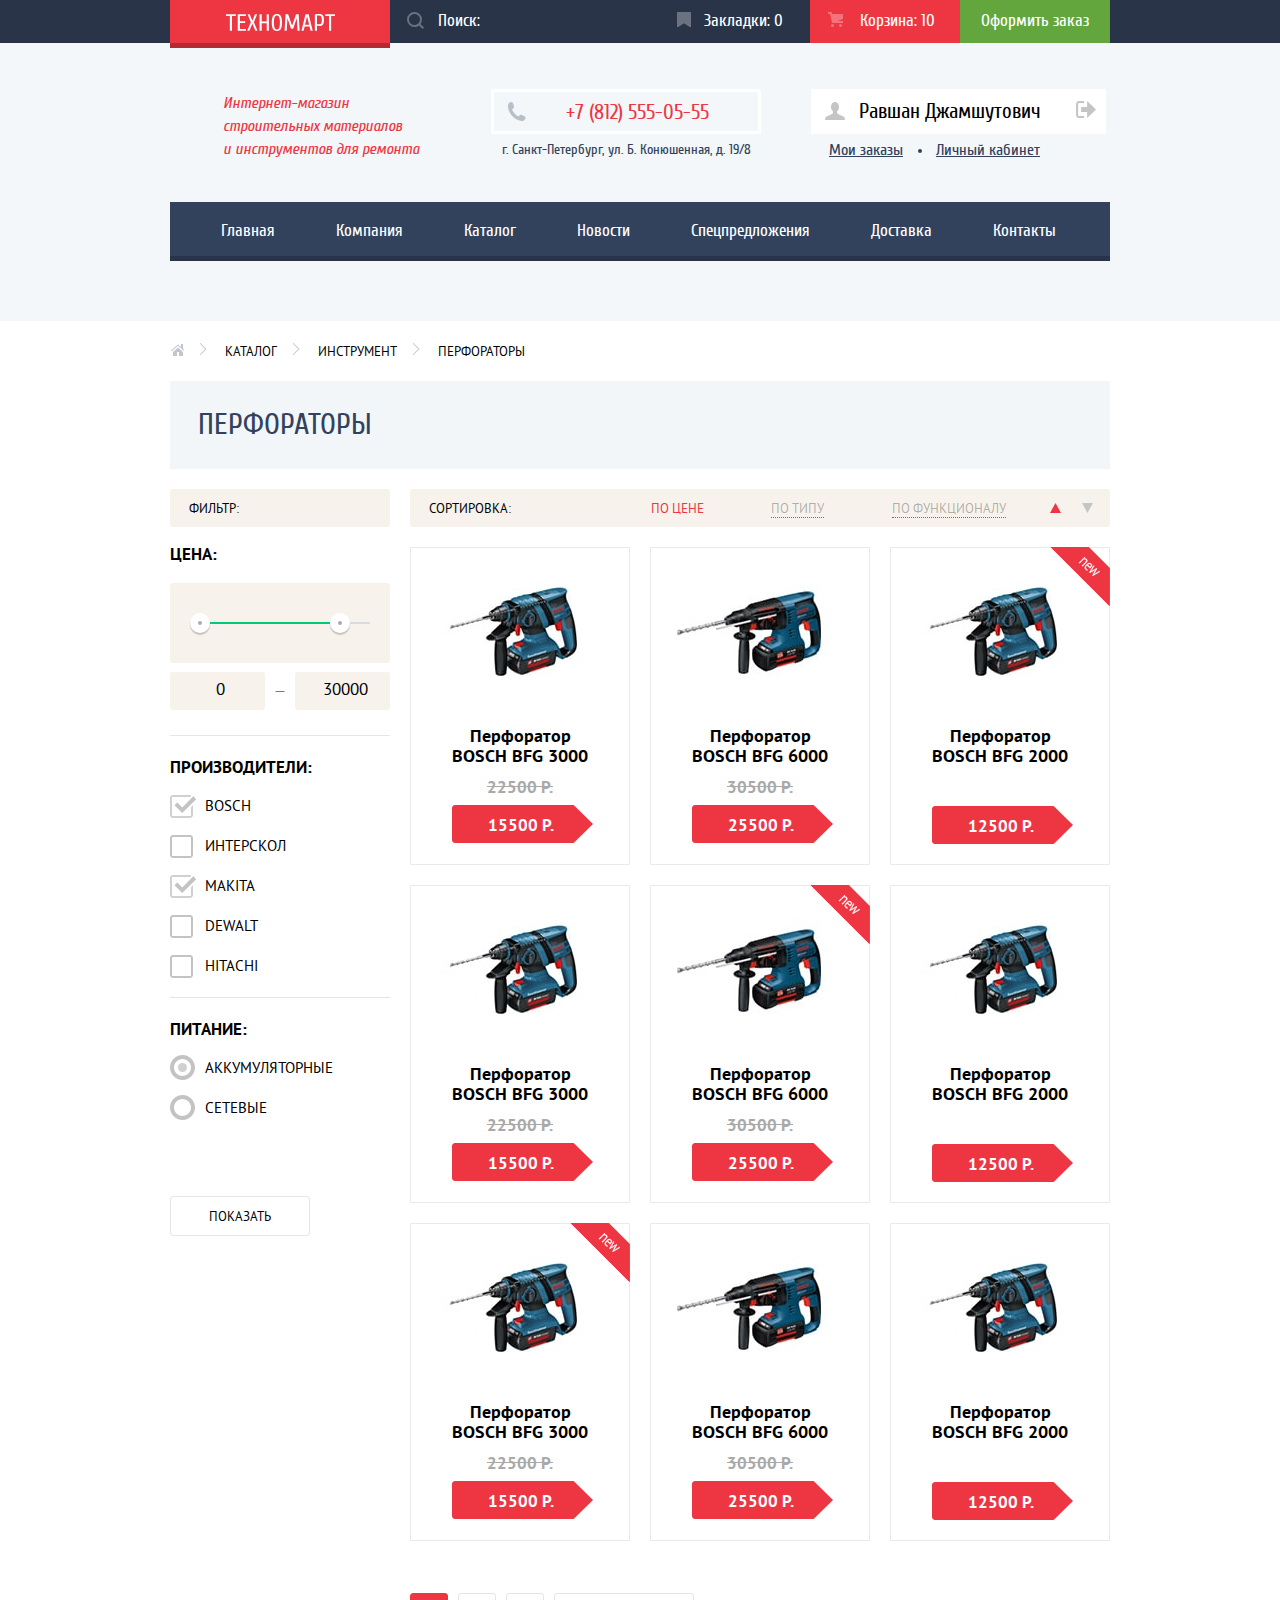
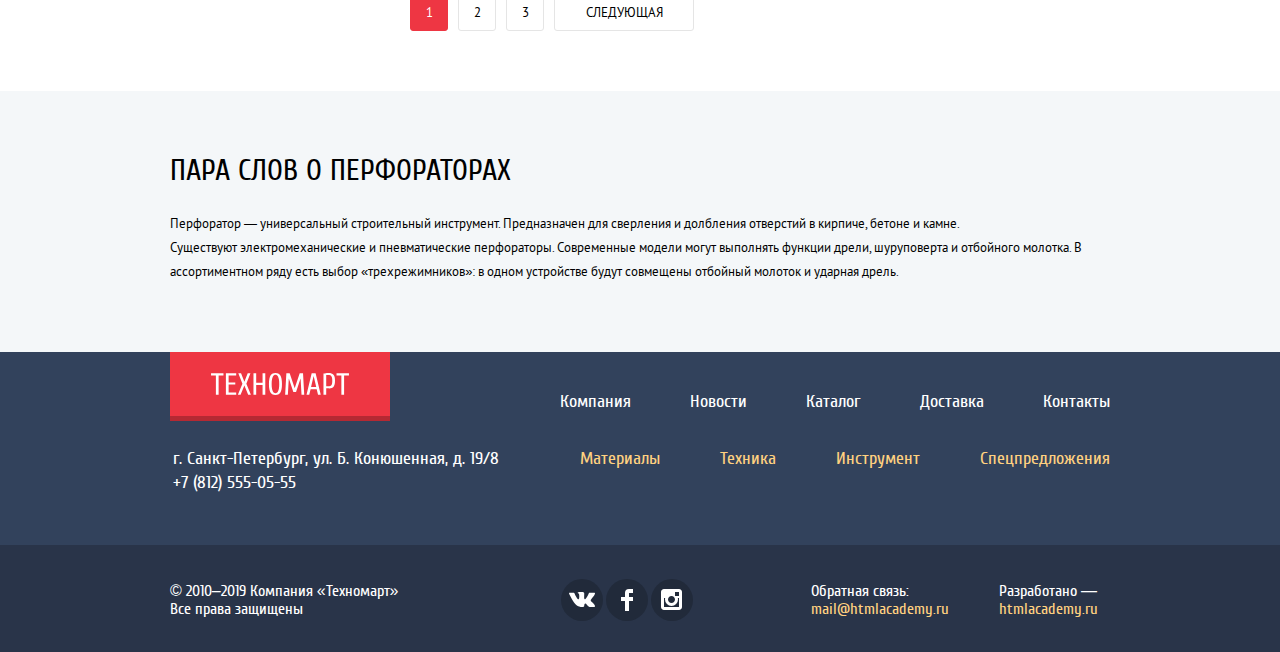
==== commit 0d9354a6: "Оформление контента, js" ====
--- a/catalog.html
+++ b/catalog.html
@@ -37,7 +37,7 @@
                         </p>
                         <p class="page-header__contacts">
                             <a class="page-header__phone" href="tel:+78125550555">+7 (812) 555-05-55</a>
-                            г. Санкт-Петербург, ул. Б. Конюшенная, д. 19/8
+                            <span class="page-header__address">г. Санкт-Петербург, ул. Б. Конюшенная, д. 19/8</span>
                         </p>
                         <div class="authorized-user-nav">
                             <div class="authorized-user-nav-list">
@@ -107,10 +107,10 @@
                                     </div>
                                     <div class="range__values">
                                         <label class="visually-hidden" for="price-val-from">Цена от</label>
-                                        <input type="number" name="price-val-from" id="price-val-from" value="0">
+                                        <input type="text" name="price-val-from" id="price-val-from" value="0">
                                         <span>—</span>
                                         <label class="visually-hidden" for="price-val-to">Цена до</label>
-                                        <input type="number" name="price-val-to" id="price-val-to" value="30000">
+                                        <input type="text" name="price-val-to" id="price-val-to" value="30000">
                                     </div>
                                 </div>
                             </fieldset>
@@ -122,7 +122,7 @@
                                             <input class="visually-hidden" type="checkbox" name="bosch" id="bosch"
                                                    value="Bosch" checked>
                                             <span class="checkbox-indicator"></span>
-                                            Bosch
+                                            <span class="checkbox-text">Bosch</span>
                                         </label>
                                     </li>
                                     <li>
@@ -130,7 +130,7 @@
                                             <input class="visually-hidden" type="checkbox" name="interskol"
                                                    id="interskol" value="Интерскол">
                                             <span class="checkbox-indicator"></span>
-                                            Интерскол
+                                            <span class="checkbox-text">Интерскол</span>
                                         </label>
                                     </li>
                                     <li>
@@ -138,7 +138,7 @@
                                             <input class="visually-hidden" type="checkbox" name="makita" id="makita"
                                                    value="Makita" checked>
                                             <span class="checkbox-indicator"></span>
-                                            Makita
+                                            <span class="checkbox-text">Makita</span>
                                         </label>
                                     </li>
                                     <li>
@@ -146,7 +146,7 @@
                                             <input class="visually-hidden" type="checkbox" name="dewalt" id="dewalt"
                                                    value="Dewalt">
                                             <span class="checkbox-indicator"></span>
-                                            Dewalt
+                                            <span class="checkbox-text">Dewalt</span>
                                         </label>
                                     </li>
                                     <li>
@@ -154,7 +154,7 @@
                                             <input class="visually-hidden" type="checkbox" name="hitachi" id="hitachi"
                                                    value="Hitachi">
                                             <span class="checkbox-indicator"></span>
-                                            Hitachi
+                                            <span class="checkbox-text">Hitachi</span>
                                         </label>
                                     </li>
                                 </ul>
@@ -167,7 +167,7 @@
                                             <input class="visually-hidden" type="radio" name="power" id="accumulator"
                                                    value="Аккумуляторные" checked>
                                             <span class="radio-indicator"></span>
-                                            Аккумуляторные
+                                            <span class="radio-text">Аккумуляторные</span>
                                         </label>
                                     </li>
                                     <li>
@@ -175,7 +175,7 @@
                                             <input class="visually-hidden" type="radio" name="power" id="mains-power"
                                                    value="Сетевые">
                                             <span class="radio-indicator"></span>
-                                            Сетевые
+                                            <span class="radio-text">Сетевые</span>
                                         </label>
                                     </li>
                                 </ul>
@@ -194,12 +194,14 @@
                                 <li><a class="catalog-sorter__link" href="">По функционалу</a></li>
                             </ul>
                             <div class="catalog-sorter__list catalog-sorter__list--ascdesc">
+                                <span class="visually-hidden">По возрастанию</span>
                                 <a class="catalog-sorter__link catalog-sorter__link--active icon-up" href="">
                                     <svg xmlns="http://www.w3.org/2000/svg" width="11" height="10" viewBox="0 0 11 10">
                                         <path fill="#231F20" d="M5.5 0L0 10h11z"/>
                                     </svg>
                                 </a>
                                 <a class="catalog-sorter__link icon-down" href="">
+                                    <span class="visually-hidden">По убыванию</span>
                                     <svg xmlns="http://www.w3.org/2000/svg" width="11" height="10" viewBox="0 0 11 10">
                                         <path fill="#231F20" d="M5.5 10L0 0h11"/>
                                     </svg>
@@ -424,6 +426,7 @@
                     <ul class="page-footer__social">
                         <li>
                             <a class="social-button social-button--vk" href="">
+                                <span class="visually-hidden">Вконтакте</span>
                                 <svg xmlns="http://www.w3.org/2000/svg" width="26" height="15" viewBox="0 0 26 15">
                                     <path fill="#ffffff"
                                           d="M16.138 11.51c.956-.309 2.18 2.04 3.483 2.939.978.681 1.727.534 1.727.534l3.473-.05s1.815-.112.957-1.554c-.071-.12-.503-1.069-2.585-3.022-2.177-2.043-1.882-1.712.739-5.244 1.597-2.153 2.236-3.468 2.036-4.028-.192-.539-1.365-.399-1.365-.399L20.69.713c-.381.001-.704.119-.851.515-.003.004-.621 1.666-1.445 3.079-1.741 2.989-2.436 3.148-2.724 2.961-.661-.433-.494-1.737-.494-2.664 0-2.897.432-4.105-.846-4.417-.427-.104-.739-.172-1.828-.182-1.392-.021-2.574 0-3.244.329-.445.223-.786.712-.579.74.26.035.843.16 1.155.586.401.552.389 1.789.389 1.789s.229 3.411-.54 3.834c-.528.29-1.25-.302-2.803-3.016-.793-1.388-1.392-2.922-1.392-2.922s-.116-.285-.326-.441c-.25-.185-.6-.244-.6-.244L.848.684S.29.7.085.946c-.182.218-.015.668-.015.668s2.909 6.881 6.203 10.347c3.02 3.182 6.452 2.971 6.452 2.971h1.555s.469-.054.709-.312c.224-.24.214-.691.214-.691s-.031-2.109.935-2.419z"/>
@@ -432,6 +435,7 @@
                         </li>
                         <li>
                             <a class="social-button social-button--fb" href="">
+                                <span class="visually-hidden">Фейсбук</span>
                                 <svg xmlns="http://www.w3.org/2000/svg" width="12" height="22" viewBox="0 0 12 22">
                                     <path fill="#ffffff" d="M12 4V0H8a4 4 0 0 0-4 4v4H0v4h4v10h4V12h4V8H8V4h4z"/>
                                 </svg>
@@ -439,6 +443,7 @@
                         </li>
                         <li>
                             <a class="social-button social-button--in" href="">
+                                <span class="visually-hidden">Инстаграм</span>
                                 <svg xmlns="http://www.w3.org/2000/svg" width="21" height="21" viewBox="0 0 21 21">
                                     <path fill="#ffffff"
                                           d="M18 0H3C1.35 0 0 1.35 0 3v15c0 1.65 1.35 3 3 3h15c1.65 0 3-1.35 3-3V3c0-1.65-1.35-3-3-3zm-7.5 7c1.93 0 3.5 1.57 3.5 3.5S12.43 14 10.5 14 7 12.43 7 10.5 8.57 7 10.5 7zM18 18H3V9h1.181A6.504 6.504 0 0 0 4 10.5a6.5 6.5 0 1 0 13 0 6.45 6.45 0 0 0-.181-1.5H18v9zm0-11h-4V3h4v4z"/>
@@ -458,11 +463,19 @@
             </div>
         </footer>
 
-        <section style="display: none">
-            <p>Товар добавлен в корзину!</p>
-            <a href="">Оформить заказ</a>
-            <a href="#">Продолжить покупки</a>
-            <a href="#">Закрыть</a>
+        <section class="modal modal--default modal--added-cart">
+            <div class="modal__content">
+                <h2 class="modal__title modal__title--notice">Товар добавлен в корзину!</h2>
+            </div>
+            <div class="modal__bottom">
+                <a class="button button--default" href="#">Оформить заказ</a>
+                <button class="button button--modal" type="button">Продолжить покупки</button>
+            </div>
+            <button class="modal__close" type="button">
+                <span class="visually-hidden">Закрыть</span>
+            </button>
         </section>
+
+        <script src="js/script.js"></script>
     </body>
 </html>--- a/css/style.css
+++ b/css/style.css
@@ -71,7 +71,7 @@
 }
 
 img {
-    max-height: 100%;
+    max-width: 100%;
     height: auto;
 }
 
@@ -149,7 +149,7 @@
 
 .search-form__input {
     width: 100%;
-    padding: 10px 20px 13px 49px;
+    padding: 11px 20px 12px 48px;
 
     color: #ffffff;
 
@@ -173,7 +173,7 @@
 
 .search-form__icon {
     position: absolute;
-    top: 11px;
+    top: 12px;
     left: 17px;
 
     fill: #ffffff;
@@ -199,7 +199,7 @@
     display: inline-block;
     width: 150px;
     vertical-align: middle;
-    padding: 11px 17px;
+    padding: 12px 17px 10px;
 
     font-size: 17px;
     line-height: 18px;
@@ -207,12 +207,16 @@
     text-decoration: none;
 }
 
-.bookmark-link,
 .basket-link {
     position: relative;
     padding-left: 46px;
 }
 
+.bookmark-link {
+    position: relative;
+    padding-left: 44px;
+}
+
 .basket-link {
     padding-left: 50px;
 }
@@ -232,6 +236,10 @@
     background-position: 0 0;
 
     opacity: 0.3;
+}
+
+.bookmark-link::before {
+    left: 17px;
 }
 
 .bookmark-link::before {
@@ -287,7 +295,7 @@
 }
 
 .page-header__bottom {
-    padding-top: 49px;
+    padding-top: 46px;
     padding-bottom: 60px;
 
     background-color: #f4f7f9;
@@ -297,11 +305,12 @@
     display: flex;
     justify-content: space-between;
     flex-wrap: wrap;
-    padding-bottom: 36px;
+    padding-bottom: 39px;
 }
 
 .page-header__message {
     width: 250px;
+    padding-top: 3px;
     padding-left: 53px;
     margin: 0;
 
@@ -322,7 +331,6 @@
     font-size: 14px;
     line-height: 24px;
     color: #32425c;
-    text-align: center;
 }
 
 .page-header__phone {
@@ -330,7 +338,7 @@
     display: inline-block;
     width: 270px;
     vertical-align: middle;
-    padding: 10px 20px 8px 44px;
+    padding: 10px 20px 8px 43px;
     margin-bottom: 4px;
 
     font-size: 21px;
@@ -362,11 +370,16 @@
     color: #e9292a;
 }
 
+.page-header__address {
+    padding-left: 11px;
+}
+
 .user-nav-list {
     display: flex;
     justify-content: space-between;
     align-items: flex-start;
-    width: 280px;
+    flex-wrap: wrap;
+    width: 281px;
     padding: 0;
     margin: 0;
 
@@ -374,12 +387,12 @@
 }
 
 .authorized-user-nav {
-    width: 300px;
+    width: 299px;
 }
 
 .authorized-user-nav-list {
     display: flex;
-    margin-bottom: 4px;
+    margin-bottom: 5px;
 }
 
 .user-menu {
@@ -392,7 +405,7 @@
 }
 
 .user-menu li {
-    margin-right: 16px;
+    margin-right: 15px;
 
     color: #32425c;
 }
@@ -408,7 +421,7 @@
     position: relative;
 
     display: inline-block;
-    padding: 12px 23px;
+    padding: 12px 24px;
 
     font-size: 21px;
     line-height: 21px;
@@ -423,11 +436,15 @@
 .profile-link {
     display: inline-flex;
     align-items: center;
-    padding-left: 12px;
-}
-
-.profile-link {
-    padding-right: 27px;
+    padding-left: 14px;
+}
+
+.login-link {
+    min-width: 121px;
+}
+
+.reg-link {
+    min-width: 150px;
 }
 
 .logout-link {
@@ -502,8 +519,6 @@
 
 .page-nav {
     width: 100%;
-    padding-left: 20px;
-    padding-right: 20px;
 
     color: #ffffff;
 
@@ -513,6 +528,8 @@
 
 .page-nav__list {
     display: flex;
+    justify-content: center;
+    flex-wrap: wrap;
     margin: 0;
     padding: 0;
 
@@ -521,7 +538,7 @@
 
 .page-nav__item a {
     display: block;
-    padding: 21px 31px;
+    padding: 20px 32px 22px 29px;
 
     font-size: 17px;
     line-height: 17px;
@@ -601,7 +618,7 @@
 .section.section--promo-block {
     display: flex;
     justify-content: space-between;
-    padding-top: 59px;
+    padding-top: 60px;
     padding-bottom: 32px;
 }
 
@@ -681,13 +698,14 @@
 .promo-card.promo-card--materials {
     background-color: #ffbf47;
     background-image: url('../img/icon-1.svg');
-    background-position: 83% 50%;
+    background-position: 83% 56%;
 
 }
 
 .promo-card.promo-card--instrument {
     background-color: #3bbce3;
     background-image: url('../img/icon-2.svg');
+    background-position: 88% 55%;
 }
 
 .promo-card.promo-card--equipment {
@@ -704,6 +722,7 @@
 .promo-card.promo-card--delivery {
     background-color: #ffc047;
     background-image: url('../img/icon-5.svg');
+    background-position: 86% 53%;
 }
 
 .promo-card__title {
@@ -716,8 +735,8 @@
 
 .promo-card__link {
     display: inline-block;
-    width: 135px;
-    padding: 11px 20px;
+    min-width: 135px;
+    padding: 12px 20px 10px 23px;
 
     font-size: 14px;
     line-height: 18px;
@@ -753,7 +772,7 @@
 
 .catalog-slider__arrow {
     position: absolute;
-    top: 50%;
+    top: 51%;
 
     display: block;
     width: 22px;
@@ -770,13 +789,13 @@
 }
 
 .catalog-slider__arrow.catalog-slider__arrow--left {
-    left: 23px;
+    left: 25px;
 
     background-image: url('../img/icon-left.svg');
 }
 
 .catalog-slider__arrow.catalog-slider__arrow--right {
-    right: 23px;
+    right: 20px;
 
     background-image: url('../img/icon-right.svg');
 }
@@ -814,6 +833,12 @@
 }
 
 .background-card {
+    display: flex;
+    flex-direction: column;
+    align-items: flex-start;
+    min-height: 266px;
+    padding: 24px 24px 22px;
+
     font-size: 18px;
     line-height: 24px;
     color: #ffffff;
@@ -833,13 +858,8 @@
 
 .background-card .button {
     min-width: 195px;
-    margin-top: 100px;
-    margin-left: 23px;
-    margin-bottom: 21px;
-}
-
-.background-card__header {
-    padding: 23px;
+    padding: 11px 20px 9px 25px;
+    margin-top: auto;
 }
 
 .background-card__header p {
@@ -849,7 +869,7 @@
 
 .background-card__title {
     margin-top: 0;
-    margin-bottom: 0;
+    margin-bottom: 2px;
 
     font-size: 36px;
     line-height: 36px;
@@ -870,6 +890,8 @@
 
     border: 0;
     border-radius: 3px;
+
+    cursor: pointer;
 }
 
 .button.button--default {
@@ -889,8 +911,8 @@
 .section__header {
     display: flex;
     align-items: center;
-    padding: 26px 24px 25px 29px;
-    margin-bottom: 20px;
+    padding: 28px 24px 23px 29px;
+    margin-bottom: 21px;
 
     font-family: 'Cuprum', Arial, sans-serif;
 
@@ -903,7 +925,7 @@
 
 .section__title {
     margin-top: 0;
-    margin-bottom: 24px;
+    margin-bottom: 26px;
 
     font-family: 'Cuprum', Arial, sans-serif;
     font-size: 30px;
@@ -981,7 +1003,7 @@
 }
 
 .product-card__content {
-    padding: 9px 30px 20px;
+    padding: 8px 30px 20px;
 
     text-align: center;
 }
@@ -1021,7 +1043,8 @@
 .price.price--current {
     width: 141px;
     height: 38px;
-    padding: 8px 10px;
+    padding: 8px 10px 8px 7px;
+    margin-left: 5px;
 
     color: #ffffff;
     text-align: center;
@@ -1129,7 +1152,7 @@
 }
 
 .section.section--services {
-    padding-top: 68px;
+    padding-top: 64px;
 }
 
 .section.section--services .section__text {
@@ -1204,7 +1227,7 @@
 .services {
     width: 650px;
     min-height: 330px;
-    padding: 48px 244px 58px 30px;
+    padding: 45px 244px 58px 30px;
 
     background-color: #f4f7f9;
     background-position: 0 0;
@@ -1213,7 +1236,7 @@
 
 .services.services--delivery {
     background-image: url('../img/delivery.png');
-    background-position: 180px 70px;
+    background-position: 181px 70px;
 }
 
 .services.services--guarantee {
@@ -1228,7 +1251,7 @@
 
 .services__title {
     margin-top: 0;
-    margin-bottom: 22px;
+    margin-bottom: 25px;
 
     font-family: 'Cuprum', Arial, sans-serif;
     font-weight: normal;
@@ -1249,7 +1272,7 @@
 .index-column {
     display: flex;
     justify-content: space-between;
-    padding-top: 82px;
+    padding-top: 80px;
     padding-bottom: 86px;
 }
 
@@ -1288,12 +1311,12 @@
     content: '';
 
     position: relative;
-    top: -2px;
+    top: 0;
 
     display: inline-block;
     width: 25px;
     height: 2px;
-    margin-right: 10px;
+    margin-right: 12px;
     vertical-align: middle;
 
     background-color: #ee3643;
@@ -1309,6 +1332,7 @@
 
 .section.section--contacts .button {
     width: 100%;
+    padding: 11px 30px 9px 33px
 }
 
 .map-link {
@@ -1330,16 +1354,17 @@
 .page-footer__row {
     display: flex;
     justify-content: space-between;
-    margin-bottom: 32px;
+    margin-bottom: 31px;
 }
 
 .page-footer__top {
-    padding-bottom: 17px;
+    padding-bottom: 19px;
 
     background-color: #32425c;
 }
 
 .page-footer__contacts {
+    padding-left: 3px;
     margin-top: 0;
     margin-bottom: 0;
 }
@@ -1360,6 +1385,7 @@
     flex-wrap: wrap;
     padding: 0;
     margin: 0;
+    margin-bottom: 2px;
 
     font-size: 18px;
     line-height: 24px;
@@ -1368,11 +1394,16 @@
 }
 
 .page-footer__list li {
+    margin-left: 29px;
+    margin-right: 30px;
+}
+
+.page-footer__list.page-footer__list--wheat li {
     margin-left: 30px;
-    margin-right: 30px;
-}
-
-.page-footer__list li:last-child {
+}
+
+.page-footer__list li:last-child,
+.page-footer__list.page-footer__list--wheat li:last-child {
     margin-right: 0;
 }
 
@@ -1403,8 +1434,8 @@
 }
 
 .page-footer__bottom {
-    padding-top: 32px;
-    padding-bottom: 26px;
+    padding-top: 31px;
+    padding-bottom: 28px;
 
     background-color: #293449;
 }
@@ -1416,7 +1447,7 @@
 }
 
 .page-footer__copyright {
-    width: 330px;
+    width: 305px;
 }
 
 .page-footer__copyright,
@@ -1430,26 +1461,28 @@
 
 .page-footer__social {
     display: flex;
+    justify-content: center;
     flex-wrap: wrap;
+    flex-grow: 1;
     width: 140px;
     padding: 0;
-    margin-top: 0;
-    margin-right: 40px;
+    margin-top: 3px;
+    margin-right: 30px;
     margin-bottom: 0;
 
     list-style: none;
 }
 
 .page-footer__social li {
-    margin-right: 5px;
-    margin-bottom: 5px;
+    margin-right: 3px;
+    margin-bottom: 3px;
 }
 
 .social-button {
     display: flex;
     align-items: center;
     justify-content: center;
-    width: 41px;
+    width: 42px;
     height: 42px;
 
     color: #ffffff;
@@ -1465,11 +1498,12 @@
 }
 
 .page-footer__feedback {
-    width: 135px;
+    max-width: 158px;
+    margin-right: 30px;
 }
 
 .page-footer__developer {
-    width: 111px;
+    max-width: 111px;
 }
 
 .page-footer__feedback a,
@@ -1512,7 +1546,7 @@
 }
 
 .range__scale-bar {
-    width: 79%;
+    width: 78%;
     height: 2px;
 
     background: #00ca74;
@@ -1537,7 +1571,7 @@
 }
 
 .range__toggle.range__toggle--max {
-    left: 79%;
+    left: 78%;
 }
 
 .range__values {
@@ -1548,7 +1582,7 @@
 
 .range__values input {
     width: 95px;
-    padding: 9px 5px 11px 26px;
+    padding: 8px 10px 12px 15px;
 
     font-size: 17px;
     line-height: 18px;
@@ -1568,7 +1602,7 @@
 }
 
 .catalog-filter__title {
-    padding: 12px 19px 8px;
+    padding: 11px 19px 9px;
     margin-top: 0;
     margin-bottom: 12px;
 
@@ -1584,7 +1618,7 @@
     text-transform: uppercase;
 
     background-color: #f7f3ec;
-    border-radius: 1px;
+    border-radius: 3px;
 }
 
 .filter-form__fieldset {
@@ -1599,7 +1633,7 @@
 }
 
 .filter-form__fieldset:last-of-type {
-    margin-bottom: 79px;
+    margin-bottom: 78px;
 }
 
 .filter-form__fieldset:not(:first-of-type) legend {
@@ -1653,11 +1687,6 @@
     cursor: pointer;
 }
 
-.checkbox-label.checkbox-label--disabled {
-    opacity: 0.4;
-    pointer-events: none;
-}
-
 .checkbox-label input[type="checkbox"] + .checkbox-indicator {
     position: absolute;
     top: -1px;
@@ -1675,7 +1704,8 @@
     opacity: 0.8;
 }
 
-.checkbox-label:hover input[type="checkbox"] + .checkbox-indicator {
+.checkbox-label:hover input[type="checkbox"] + .checkbox-indicator,
+.checkbox-label input[type="checkbox"]:focus + .checkbox-indicator {
     opacity: 1;
 }
 
@@ -1683,17 +1713,18 @@
     background-image: url('../img/checkbox-on.svg');
 }
 
+.checkbox-label input[type="checkbox"]:disabled + .checkbox-indicator,
+.checkbox-label input[type="checkbox"]:disabled ~ .checkbox-text {
+    opacity: 0.4;
+    pointer-events: none;
+}
+
 .radio-label {
     position: relative;
 
     padding-left: 35px;
 
     cursor: pointer;
-}
-
-.radio-label.radio-label--disabled {
-    opacity: 0.4;
-    pointer-events: none;
 }
 
 .radio-label input[type="radio"] + .radio-indicator {
@@ -1713,12 +1744,19 @@
     opacity: 0.8;
 }
 
-.radio-label:hover input[type="radio"] + .radio-indicator {
+.radio-label:hover input[type="radio"] + .radio-indicator,
+.radio-label input[type="radio"]:focus + .radio-indicator {
     opacity: 1;
 }
 
 .radio-label input[type="radio"]:checked + .radio-indicator {
     background-image: url('../img/radio-on.svg');
+}
+
+.radio-label input[type="radio"]:disabled + .radio-indicator,
+.radio-label input[type="radio"]:disabled ~ .radio-text {
+    opacity: 0.4;
+    pointer-events: none;
 }
 
 .button.button--white {
@@ -1729,7 +1767,7 @@
 
     background-color: #ffffff;
     border: solid 1px #e5e5e5;
-    border-radius: 1px;
+    border-radius: 3px;
 }
 
 .button.button--white:hover {
@@ -1748,14 +1786,14 @@
 .catalog-sorter {
     display: flex;
     justify-content: space-between;
-    padding: 12px 17px 8px 20px;
+    padding: 11px 17px 9px 19px;
     margin-bottom: 20px;
 
     font-size: 13px;
     line-height: 18px;
 
     background-color: #f7f3ec;
-    border-radius: 1px;
+    border-radius: 3px;
 }
 
 .catalog-sorter__title {
@@ -1818,7 +1856,7 @@
 }
 
 .section.section--catalog .card-list {
-    margin-bottom: 30px;
+    margin-bottom: 32px;
 }
 
 .pagination {
@@ -1855,7 +1893,47 @@
 
 .section.section--default {
     padding-top: 65px;
-    padding-bottom: 57px;
+    padding-bottom: 55px;
+}
+
+@keyframes bounce {
+    0% {
+        transform: translate(-50%, calc(-50% - 2000px));
+    }
+
+    70% {
+        transform: translate(-50%, calc(-50% + 30px));
+    }
+
+    90% {
+        transform: translate(-50%, calc(-50% + 10px));
+    }
+
+    100% {
+        transform: translate(-50%, -50%);
+    }
+}
+
+@keyframes shake {
+    0%,
+    100% {
+        transform: translate(-50%, -50%);
+    }
+
+    10%,
+    30%,
+    50%,
+    70%,
+    90% {
+        transform: translate(calc(-50% - 10px), -50%);
+    }
+
+    20%,
+    40%,
+    60%,
+    80% {
+        transform: translate(calc(-50% + 10px), -50%);
+    }
 }
 
 .modal {
@@ -1863,14 +1941,198 @@
     top: 50%;
     left: 50%;
 
+    display: none;
+
     color: #000000;
 
     background-color: #ffffff;
-    box-shadow: 0 8px 16px rgba(0, 0, 0, .5);
+    box-shadow: 0px 20px 40px 0 rgba(0, 0, 0, 0.75);
 
     transform: translate(-50%, -50%);
 }
 
 .modal.modal--map {
     width: 940px;
-}
+    height: 446px;
+
+    box-shadow: 0 8px 16px rgba(0, 0, 0, .5);
+}
+
+.modal.modal--default {
+    width: 620px;
+
+    border-top: 7px solid #ee3643;
+}
+
+.modal--show {
+    display: block;
+
+    animation: bounce 0.6s;
+}
+
+.modal--error {
+    animation: shake 0.6s;
+}
+
+.modal__close {
+    position: absolute;
+    top: 9px;
+    right: 9px;
+
+    width: 21px;
+    height: 21px;
+
+    background-color: transparent;
+    background-image: url('../img/icon-close.svg');
+    background-position: 0 0;
+    background-repeat: no-repeat;
+    border: 0;
+
+    cursor: pointer;
+    z-index: 3;
+}
+
+.modal__content {
+    padding: 46px 79px 29px 81px;
+}
+
+.modal__title {
+    font-family: "Cuprum", Arial, sans-serif;
+    font-size: 30px;
+    font-weight: normal;
+    line-height: 1;
+}
+
+.modal__bottom {
+    padding: 37px 80px;
+
+    background-color: #f4f4f4;
+}
+
+.modal.modal--added-cart .modal__title {
+    position: relative;
+
+    margin-top: 20px;
+    margin-bottom: 38px;
+    padding-left: 98px;
+}
+
+.modal.modal--added-cart .modal__title::before {
+    content: "";
+
+    position: absolute;
+    top: -16px;
+    left: 0;
+
+    width: 66px;
+    height: 66px;
+
+    background-image: url("../img/icon-mark.svg");
+}
+
+.modal.modal--added-cart .modal__bottom {
+    display: flex;
+    flex-wrap: wrap;
+    align-items: center;
+    justify-content: space-between;
+}
+
+.modal.modal--added-cart .button {
+    min-width: 220px;
+}
+
+.button.button--modal {
+    color: #000000;
+    background-color: #ffffff;
+    border-radius: 3px;
+}
+
+.feedback-form__fields {
+    display: flex;
+    flex-wrap: wrap;
+    justify-content: space-between;
+}
+
+.feedback-form__field {
+    margin-top: 0;
+    margin-bottom: 20px;
+}
+
+.feedback-form__field.feedback-form__field--full {
+    width: 100%;
+}
+
+.feedback-form__field:last-of-type {
+    margin-bottom: 0;
+}
+
+.feedback-form__field label {
+    font-family: "Cuprum", Arial, sans-serif;
+    font-size: 18px;
+    line-height: 1;
+
+    margin-bottom: 10px;
+
+    display: block;
+}
+
+.feedback-form__field input,
+.feedback-form__field textarea {
+    font-family: "PT Sans", Arial, sans-serif;
+    font-size: 13px;
+    font-weight: normal;
+    line-height: 1.85;
+    color: #999999;
+
+    border: solid 2px #d7dcde;
+    background-color: #ffffff;
+
+    padding: 5px 13px;
+}
+
+.feedback-form___field input:hover,
+.feedback-form__field textarea:hover {
+    border: solid 2px #b5b5b5;
+    background-color: #ffffff;
+}
+
+.feedback-form__field input:focus,
+.feedback-form__field textarea:focus {
+    border: solid 2px #ee3643;
+    background-color: #ffffff;
+    outline: none;
+}
+
+.feedback-form__field input {
+    width: 220px;
+}
+
+.feedback-form__field textarea {
+    width: 100%;
+    min-height: 114px;
+}
+
+.feedback-form .button {
+    width: 100%;
+}
+
+.map {
+    position: absolute;
+    top: 0;
+    bottom: 0;
+    left: 0;
+    right: 0;
+    z-index: 1;
+}
+
+.map img {
+    display: block;
+}
+
+.map-iframe {
+    position: relative;
+
+    border: 0;
+
+    z-index: 2;
+}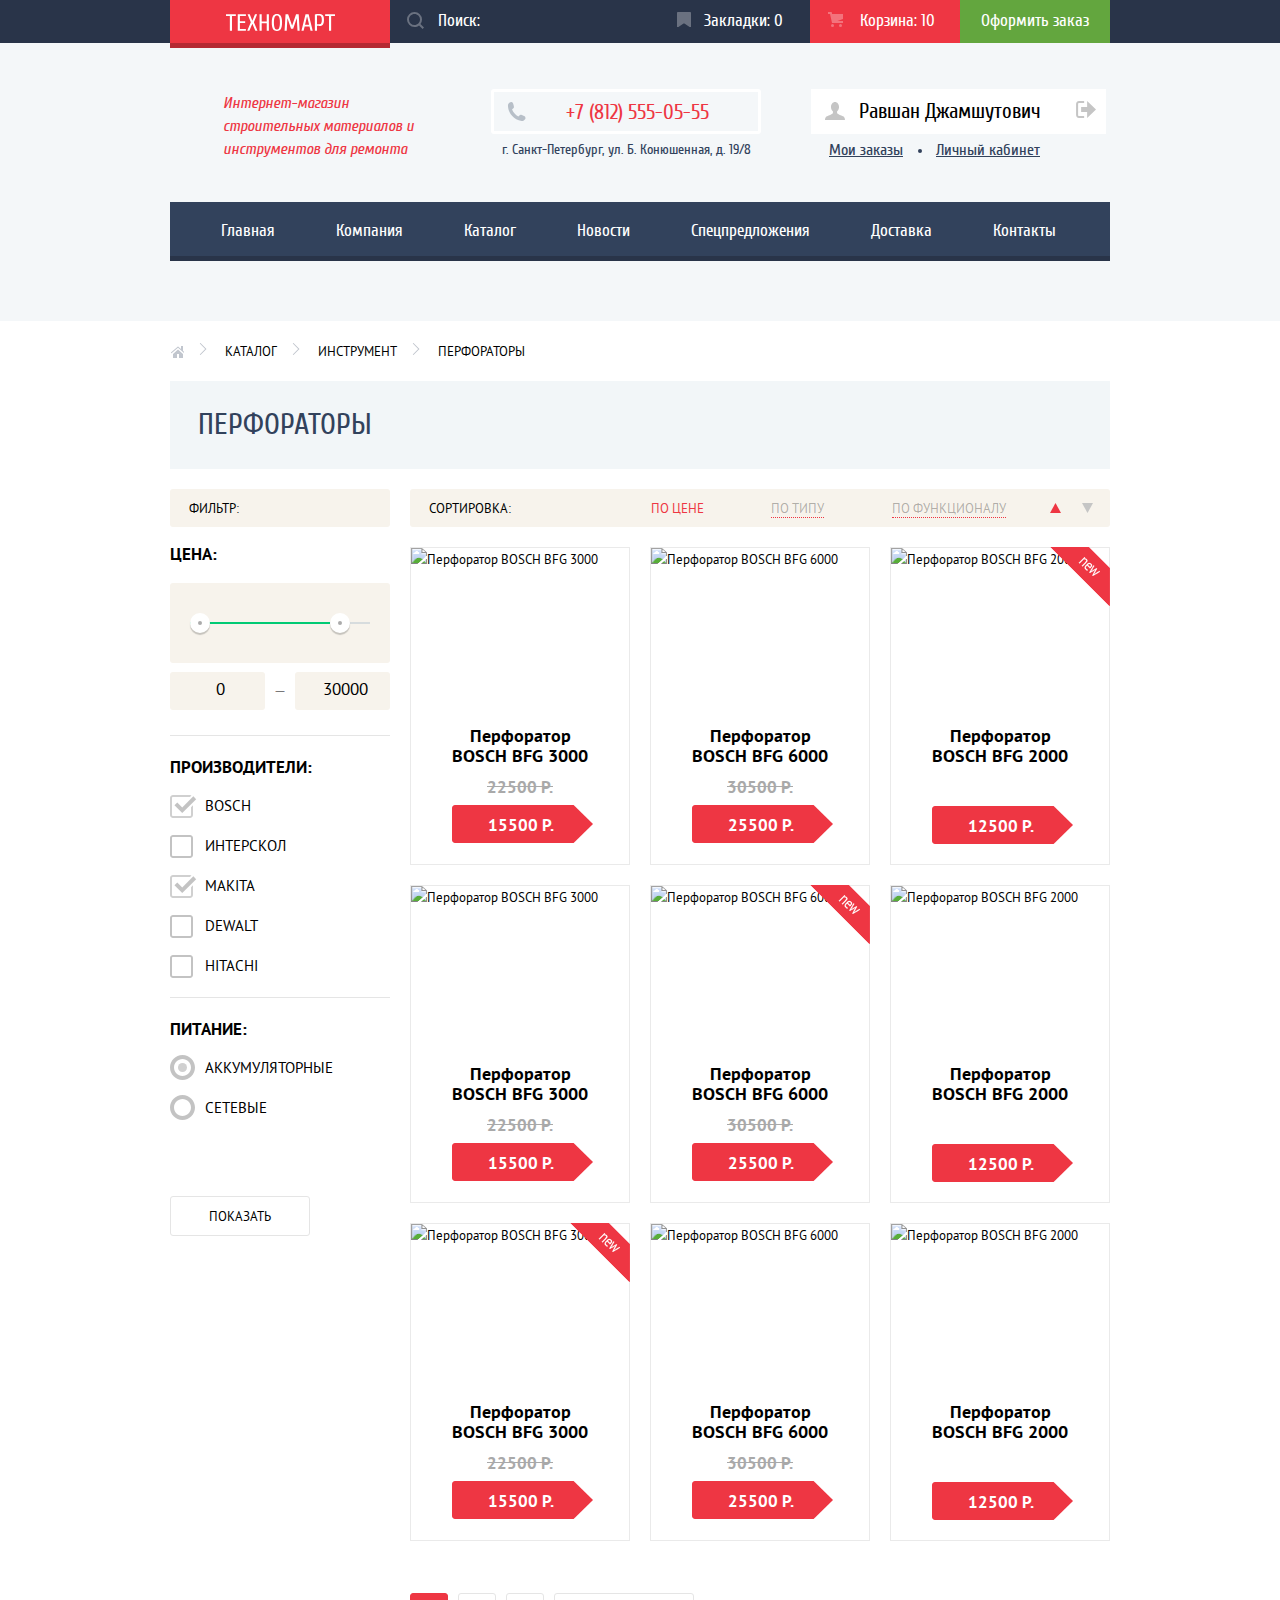
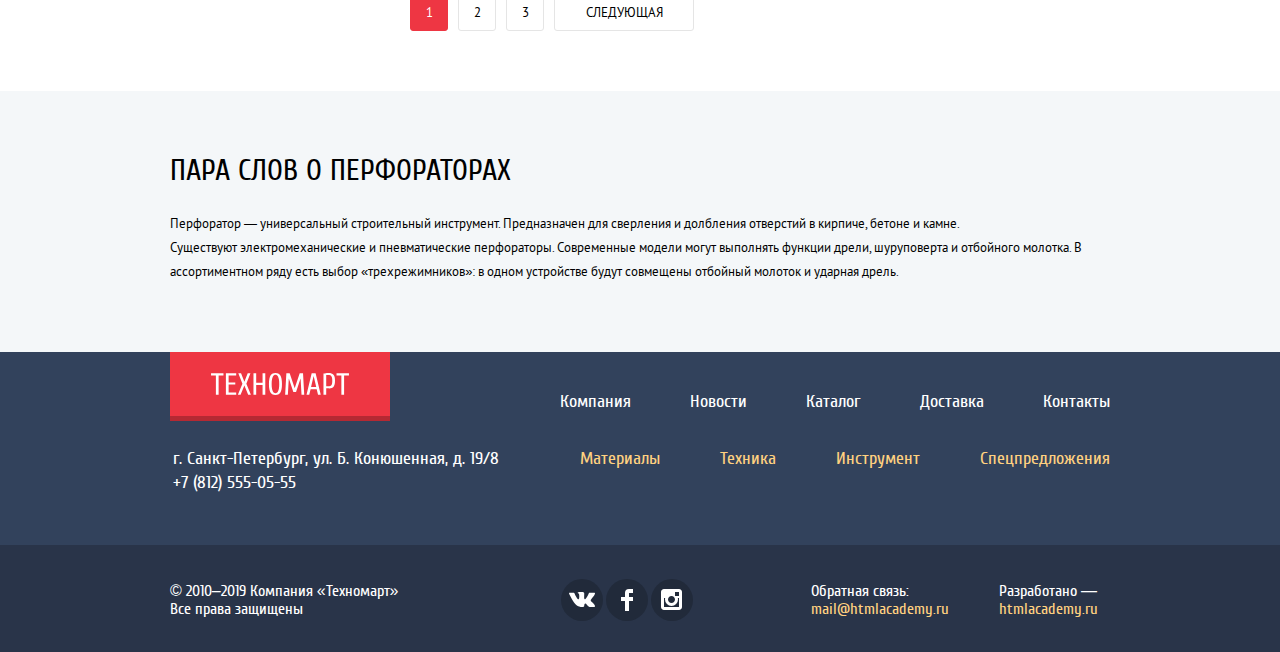
==== commit 5f6ec251: "Правки" ====
--- a/catalog.html
+++ b/catalog.html
@@ -4,20 +4,23 @@
         <meta charset="utf-8">
         <title>Интернет-магазин строительных материалов и инструментов для ремонта Техномарт</title>
         <link href="css/normalize.css" rel="stylesheet">
-        <link href="css/style.css" rel="stylesheet">
+        <link href="css/style.min.css" rel="stylesheet">
     </head>
     <body>
         <header class="page-header">
             <div class="page-header__top">
                 <div class="container">
                     <a class="logo" href="index.html">
-                        <img src="img/logo-technomart.svg" width="109" height="19" alt="Логотип интернет-магазина «Техномарт»">
+                        <img src="img/logo-technomart.svg" width="109" height="19"
+                            alt="Логотип интернет-магазина «Техномарт»">
                     </a>
                     <form class="search-form" action="https://echo.htmlacademy.ru" method="get">
-                        <input class="search-form__input" type="search" name="search" id="search" placeholder="Поиск:" value="">
-                        <svg class="search-form__icon" xmlns="http://www.w3.org/2000/svg" fill="#ffffff" width="17" height="17"
-                             viewBox="0 0 17 17">
-                            <path d="M17 15.586l-3.542-3.542A7.465 7.465 0 0 0 15 7.5 7.5 7.5 0 1 0 7.5 15c1.71 0 3.282-.579 4.544-1.542L15.586 17 17 15.586zM2 7.5C2 4.467 4.467 2 7.5 2 10.532 2 13 4.467 13 7.5c0 3.032-2.468 5.5-5.5 5.5A5.506 5.506 0 0 1 2 7.5z"/>
+                        <input class="search-form__input" type="search" name="search" id="search" placeholder="Поиск:"
+                            value="">
+                        <svg class="search-form__icon" xmlns="http://www.w3.org/2000/svg" fill="#ffffff" width="17"
+                            height="17" viewBox="0 0 17 17">
+                            <path
+                                d="M17 15.586l-3.542-3.542A7.465 7.465 0 0 0 15 7.5 7.5 7.5 0 1 0 7.5 15c1.71 0 3.282-.579 4.544-1.542L15.586 17 17 15.586zM2 7.5C2 4.467 4.467 2 7.5 2 10.532 2 13 4.467 13 7.5c0 3.032-2.468 5.5-5.5 5.5A5.506 5.506 0 0 1 2 7.5z" />
                         </svg>
                         <button class="visually-hidden" type="submit">Найти</button>
                     </form>
@@ -32,7 +35,7 @@
                 <div class="container">
                     <div class="page-header__row">
                         <p class="page-header__message page-header__message--inner">
-                            Интернет-магазин строительных материалов<br>
+                            Интернет-магазин строительных материалов
                             и инструментов для ремонта
                         </p>
                         <p class="page-header__contacts">
@@ -43,18 +46,19 @@
                             <div class="authorized-user-nav-list">
                                 <a class="profile-link" href="">
                                     <svg fill="#c5c5c5" xmlns="http://www.w3.org/2000/svg" width="20" height="18"
-                                         viewBox="0 0 20 18">
+                                        viewBox="0 0 20 18">
                                         <path
-                                                d="M17.881 14.166c-2.144-.735-4.256-1.666-5.207-2.39-.657-.501-.77-1.618-.517-2.415 1.118-.903 1.864-2.477 1.864-4.278C14.021 2.276 12.221 0 10 0S5.979 2.276 5.979 5.083c0 1.801.746 3.374 1.863 4.277.253.798.141 1.915-.517 2.416-.95.724-3.063 1.654-5.207 2.39S0 18 0 18h20s.025-3.099-2.119-3.834z"/>
+                                            d="M17.881 14.166c-2.144-.735-4.256-1.666-5.207-2.39-.657-.501-.77-1.618-.517-2.415 1.118-.903 1.864-2.477 1.864-4.278C14.021 2.276 12.221 0 10 0S5.979 2.276 5.979 5.083c0 1.801.746 3.374 1.863 4.277.253.798.141 1.915-.517 2.416-.95.724-3.063 1.654-5.207 2.39S0 18 0 18h20s.025-3.099-2.119-3.834z" />
                                     </svg>
                                     Равшан Джамшутович
                                 </a>
                                 <a class="logout-link" href="">
                                     <svg fill="#c5c5c5" xmlns="http://www.w3.org/2000/svg" width="21" height="17"
-                                         viewBox="0 0 21 17">
+                                        viewBox="0 0 21 17">
                                         <g>
-                                            <path d="M21 8.5L12.125 0v6h-6v5h6v6z"/>
-                                            <path d="M3.106 13.952V3.048c.018-.376.171-1.057 1.01-1.057h5.027V0H4.116C1.938 0 1.112 1.81 1.087 3.027v10.946C1.112 15.189 1.938 17 4.116 17h5.027v-1.99H4.116c-.839 0-.992-.683-1.01-1.058z"/>
+                                            <path d="M21 8.5L12.125 0v6h-6v5h6v6z" />
+                                            <path
+                                                d="M3.106 13.952V3.048c.018-.376.171-1.057 1.01-1.057h5.027V0H4.116C1.938 0 1.112 1.81 1.087 3.027v10.946C1.112 15.189 1.938 17 4.116 17h5.027v-1.99H4.116c-.839 0-.992-.683-1.01-1.058z" />
                                         </g>
                                     </svg>
                                 </a>
@@ -120,40 +124,35 @@
                                     <li>
                                         <label class="checkbox-label" for="bosch">
                                             <input class="visually-hidden" type="checkbox" name="bosch" id="bosch"
-                                                   value="Bosch" checked>
-                                            <span class="checkbox-indicator"></span>
+                                                value="Bosch" checked>
                                             <span class="checkbox-text">Bosch</span>
                                         </label>
                                     </li>
                                     <li>
                                         <label class="checkbox-label" for="interskol">
-                                            <input class="visually-hidden" type="checkbox" name="interskol"
-                                                   id="interskol" value="Интерскол">
-                                            <span class="checkbox-indicator"></span>
+                                            <input class="visually-hidden" type="checkbox" name="interskol" id="interskol"
+                                                value="Интерскол">
                                             <span class="checkbox-text">Интерскол</span>
                                         </label>
                                     </li>
                                     <li>
                                         <label class="checkbox-label" for="makita">
                                             <input class="visually-hidden" type="checkbox" name="makita" id="makita"
-                                                   value="Makita" checked>
-                                            <span class="checkbox-indicator"></span>
+                                                value="Makita" checked>
                                             <span class="checkbox-text">Makita</span>
                                         </label>
                                     </li>
                                     <li>
                                         <label class="checkbox-label" for="dewalt">
                                             <input class="visually-hidden" type="checkbox" name="dewalt" id="dewalt"
-                                                   value="Dewalt">
-                                            <span class="checkbox-indicator"></span>
+                                                value="Dewalt">
                                             <span class="checkbox-text">Dewalt</span>
                                         </label>
                                     </li>
                                     <li>
                                         <label class="checkbox-label" for="hitachi">
                                             <input class="visually-hidden" type="checkbox" name="hitachi" id="hitachi"
-                                                   value="Hitachi">
-                                            <span class="checkbox-indicator"></span>
+                                                value="Hitachi">
                                             <span class="checkbox-text">Hitachi</span>
                                         </label>
                                     </li>
@@ -165,16 +164,14 @@
                                     <li>
                                         <label class="radio-label" for="accumulator">
                                             <input class="visually-hidden" type="radio" name="power" id="accumulator"
-                                                   value="Аккумуляторные" checked>
-                                            <span class="radio-indicator"></span>
+                                                value="Аккумуляторные" checked>
                                             <span class="radio-text">Аккумуляторные</span>
                                         </label>
                                     </li>
                                     <li>
                                         <label class="radio-label" for="mains-power">
                                             <input class="visually-hidden" type="radio" name="power" id="mains-power"
-                                                   value="Сетевые">
-                                            <span class="radio-indicator"></span>
+                                                value="Сетевые">
                                             <span class="radio-text">Сетевые</span>
                                         </label>
                                     </li>
@@ -197,13 +194,13 @@
                                 <span class="visually-hidden">По возрастанию</span>
                                 <a class="catalog-sorter__link catalog-sorter__link--active icon-up" href="">
                                     <svg xmlns="http://www.w3.org/2000/svg" width="11" height="10" viewBox="0 0 11 10">
-                                        <path fill="#231F20" d="M5.5 0L0 10h11z"/>
+                                        <path fill="#231F20" d="M5.5 0L0 10h11z" />
                                     </svg>
                                 </a>
                                 <a class="catalog-sorter__link icon-down" href="">
                                     <span class="visually-hidden">По убыванию</span>
                                     <svg xmlns="http://www.w3.org/2000/svg" width="11" height="10" viewBox="0 0 11 10">
-                                        <path fill="#231F20" d="M5.5 10L0 0h11"/>
+                                        <path fill="#231F20" d="M5.5 10L0 0h11" />
                                     </svg>
                                 </a>
                             </div>
@@ -213,8 +210,8 @@
                             <li class="card-list__item">
                                 <article class="product-card">
                                     <div class="product-card__image">
-                                        <img src="img/Perforator_2.jpg" width="218" height="170"
-                                             alt="Перфоратор BOSCH BFG 3000">
+                                        <img src="img/perforator_2.jpg" width="218" height="170"
+                                            alt="Перфоратор BOSCH BFG 3000">
                                     </div>
                                     <div class="product-card__order">
                                         <a class="button button--buy" href="#">Купить</a>
@@ -230,8 +227,8 @@
                             <li class="card-list__item">
                                 <article class="product-card">
                                     <div class="product-card__image">
-                                        <img src="img/Perforator_3.jpg" width="218" height="170"
-                                             alt="Перфоратор BOSCH BFG 6000">
+                                        <img src="img/perforator_3.jpg" width="218" height="170"
+                                            alt="Перфоратор BOSCH BFG 6000">
                                     </div>
                                     <div class="product-card__order">
                                         <a class="button button--buy" href="#">Купить</a>
@@ -247,8 +244,8 @@
                             <li class="card-list__item">
                                 <article class="product-card product-card--new product-card--no-discount">
                                     <div class="product-card__image">
-                                        <img src="img/Perforator_4.jpg" width="218" height="170"
-                                             alt="Перфоратор BOSCH BFG 2000">
+                                        <img src="img/perforator_4.jpg" width="218" height="170"
+                                            alt="Перфоратор BOSCH BFG 2000">
                                     </div>
                                     <div class="product-card__order">
                                         <a class="button button--buy" href="#">Купить</a>
@@ -263,8 +260,8 @@
                             <li class="card-list__item">
                                 <article class="product-card">
                                     <div class="product-card__image">
-                                        <img src="img/Perforator_2.jpg" width="218" height="170"
-                                             alt="Перфоратор BOSCH BFG 3000">
+                                        <img src="img/perforator_2.jpg" width="218" height="170"
+                                            alt="Перфоратор BOSCH BFG 3000">
                                     </div>
                                     <div class="product-card__order">
                                         <a class="button button--buy" href="#">Купить</a>
@@ -280,8 +277,8 @@
                             <li class="card-list__item">
                                 <article class="product-card product-card--new">
                                     <div class="product-card__image">
-                                        <img src="img/Perforator_3.jpg" width="218" height="170"
-                                             alt="Перфоратор BOSCH BFG 6000">
+                                        <img src="img/perforator_3.jpg" width="218" height="170"
+                                            alt="Перфоратор BOSCH BFG 6000">
                                     </div>
                                     <div class="product-card__order">
                                         <a class="button button--buy" href="#">Купить</a>
@@ -297,8 +294,8 @@
                             <li class="card-list__item">
                                 <article class="product-card product-card--no-discount">
                                     <div class="product-card__image">
-                                        <img src="img/Perforator_4.jpg" width="218" height="170"
-                                             alt="Перфоратор BOSCH BFG 2000">
+                                        <img src="img/perforator_4.jpg" width="218" height="170"
+                                            alt="Перфоратор BOSCH BFG 2000">
                                     </div>
                                     <div class="product-card__order">
                                         <a class="button button--buy" href="#">Купить</a>
@@ -313,8 +310,8 @@
                             <li class="card-list__item">
                                 <article class="product-card product-card--new">
                                     <div class="product-card__image">
-                                        <img src="img/Perforator_2.jpg" width="218" height="170"
-                                             alt="Перфоратор BOSCH BFG 3000">
+                                        <img src="img/perforator_2.jpg" width="218" height="170"
+                                            alt="Перфоратор BOSCH BFG 3000">
                                     </div>
                                     <div class="product-card__order">
                                         <a class="button button--buy" href="#">Купить</a>
@@ -330,8 +327,8 @@
                             <li class="card-list__item">
                                 <article class="product-card">
                                     <div class="product-card__image">
-                                        <img src="img/Perforator_3.jpg" width="218" height="170"
-                                             alt="Перфоратор BOSCH BFG 6000">
+                                        <img src="img/perforator_3.jpg" width="218" height="170"
+                                            alt="Перфоратор BOSCH BFG 6000">
                                     </div>
                                     <div class="product-card__order">
                                         <a class="button button--buy" href="#">Купить</a>
@@ -347,8 +344,8 @@
                             <li class="card-list__item">
                                 <article class="product-card product-card--no-discount">
                                     <div class="product-card__image">
-                                        <img src="img/Perforator_4.jpg" width="218" height="170"
-                                             alt="Перфоратор BOSCH BFG 2000">
+                                        <img src="img/perforator_4.jpg" width="218" height="170"
+                                            alt="Перфоратор BOSCH BFG 2000">
                                     </div>
                                     <div class="product-card__order">
                                         <a class="button button--buy" href="#">Купить</a>
@@ -366,7 +363,8 @@
                             </li>
                             <li><a class="button button--white pagination__btn" href="">2</a></li>
                             <li><a class="button button--white pagination__btn" href="">3</a></li>
-                            <li><a class="button button--white pagination__btn pagination__btn--next" href="">Следующая</a></li>
+                            <li><a class="button button--white pagination__btn pagination__btn--next" href="">Следующая</a>
+                            </li>
                         </ul>
                     </section>
                 </div>
@@ -376,12 +374,12 @@
                 <div class="container">
                     <h2 class="section__title">ПАРА СЛОВ О ПЕРФОРАТОРАХ</h2>
                     <p>
-                        Перфоратор — универсальный строительный инструмент. Предназначен для сверления и долбления отверстий в
-                        кирпиче, бетоне и камне.<br>
-                        Существуют электромеханические и пневматические перфораторы. Современные модели могут выполнять функции
-                        дрели, шуруповерта и отбойного молотка.
-                        В ассортиментном ряду есть выбор «трехрежимников»: в одном устройстве будут совмещены отбойный молоток и
-                        ударная дрель.
+                        Перфоратор — универсальный строительный инструмент. Предназначен для сверления и долбления отверстий
+                        в кирпиче, бетоне и камне.<br>
+                        Существуют электромеханические и пневматические перфораторы. Современные модели могут выполнять
+                        функции дрели, шуруповерта и отбойного молотка.
+                        В ассортиментном ряду есть выбор «трехрежимников»: в одном устройстве будут совмещены отбойный
+                        молоток и ударная дрель.
                     </p>
                 </div>
             </section>
@@ -393,7 +391,7 @@
                     <div class="page-footer__row">
                         <a class="logo page-footer__logo" href="index.html">
                             <img src="img/logo-technomart.svg" width="138" height="23"
-                                 alt="Логотип интернет-магазина «Техномарт»">
+                                alt="Логотип интернет-магазина «Техномарт»">
                         </a>
                         <ul class="page-footer__list page-footer__list--top">
                             <li><a href="">Компания</a></li>
@@ -405,7 +403,7 @@
                     </div>
                     <div class="page-footer__row">
                         <p class="page-footer__contacts">
-                            г. Санкт-Петербург, ул. Б. Конюшенная, д. 19/8<br>
+                            г. Санкт-Петербург, ул. Б. Конюшенная, д. 19/8
                             <a href="tel:+78125550555">+7 (812) 555-05-55</a>
                         </p>
                         <ul class="page-footer__list page-footer__list--wheat">
@@ -420,7 +418,7 @@
             <div class="page-footer__bottom">
                 <div class="container">
                     <p class="page-footer__copyright">
-                        © 2010–2019 Компания «Техномарт»<br>
+                        © 2010–2019 Компания «Техномарт»
                         Все права защищены
                     </p>
                     <ul class="page-footer__social">
@@ -429,7 +427,7 @@
                                 <span class="visually-hidden">Вконтакте</span>
                                 <svg xmlns="http://www.w3.org/2000/svg" width="26" height="15" viewBox="0 0 26 15">
                                     <path fill="#ffffff"
-                                          d="M16.138 11.51c.956-.309 2.18 2.04 3.483 2.939.978.681 1.727.534 1.727.534l3.473-.05s1.815-.112.957-1.554c-.071-.12-.503-1.069-2.585-3.022-2.177-2.043-1.882-1.712.739-5.244 1.597-2.153 2.236-3.468 2.036-4.028-.192-.539-1.365-.399-1.365-.399L20.69.713c-.381.001-.704.119-.851.515-.003.004-.621 1.666-1.445 3.079-1.741 2.989-2.436 3.148-2.724 2.961-.661-.433-.494-1.737-.494-2.664 0-2.897.432-4.105-.846-4.417-.427-.104-.739-.172-1.828-.182-1.392-.021-2.574 0-3.244.329-.445.223-.786.712-.579.74.26.035.843.16 1.155.586.401.552.389 1.789.389 1.789s.229 3.411-.54 3.834c-.528.29-1.25-.302-2.803-3.016-.793-1.388-1.392-2.922-1.392-2.922s-.116-.285-.326-.441c-.25-.185-.6-.244-.6-.244L.848.684S.29.7.085.946c-.182.218-.015.668-.015.668s2.909 6.881 6.203 10.347c3.02 3.182 6.452 2.971 6.452 2.971h1.555s.469-.054.709-.312c.224-.24.214-.691.214-.691s-.031-2.109.935-2.419z"/>
+                                        d="M16.138 11.51c.956-.309 2.18 2.04 3.483 2.939.978.681 1.727.534 1.727.534l3.473-.05s1.815-.112.957-1.554c-.071-.12-.503-1.069-2.585-3.022-2.177-2.043-1.882-1.712.739-5.244 1.597-2.153 2.236-3.468 2.036-4.028-.192-.539-1.365-.399-1.365-.399L20.69.713c-.381.001-.704.119-.851.515-.003.004-.621 1.666-1.445 3.079-1.741 2.989-2.436 3.148-2.724 2.961-.661-.433-.494-1.737-.494-2.664 0-2.897.432-4.105-.846-4.417-.427-.104-.739-.172-1.828-.182-1.392-.021-2.574 0-3.244.329-.445.223-.786.712-.579.74.26.035.843.16 1.155.586.401.552.389 1.789.389 1.789s.229 3.411-.54 3.834c-.528.29-1.25-.302-2.803-3.016-.793-1.388-1.392-2.922-1.392-2.922s-.116-.285-.326-.441c-.25-.185-.6-.244-.6-.244L.848.684S.29.7.085.946c-.182.218-.015.668-.015.668s2.909 6.881 6.203 10.347c3.02 3.182 6.452 2.971 6.452 2.971h1.555s.469-.054.709-.312c.224-.24.214-.691.214-.691s-.031-2.109.935-2.419z" />
                                 </svg>
                             </a>
                         </li>
@@ -437,7 +435,7 @@
                             <a class="social-button social-button--fb" href="">
                                 <span class="visually-hidden">Фейсбук</span>
                                 <svg xmlns="http://www.w3.org/2000/svg" width="12" height="22" viewBox="0 0 12 22">
-                                    <path fill="#ffffff" d="M12 4V0H8a4 4 0 0 0-4 4v4H0v4h4v10h4V12h4V8H8V4h4z"/>
+                                    <path fill="#ffffff" d="M12 4V0H8a4 4 0 0 0-4 4v4H0v4h4v10h4V12h4V8H8V4h4z" />
                                 </svg>
                             </a>
                         </li>
@@ -446,7 +444,7 @@
                                 <span class="visually-hidden">Инстаграм</span>
                                 <svg xmlns="http://www.w3.org/2000/svg" width="21" height="21" viewBox="0 0 21 21">
                                     <path fill="#ffffff"
-                                          d="M18 0H3C1.35 0 0 1.35 0 3v15c0 1.65 1.35 3 3 3h15c1.65 0 3-1.35 3-3V3c0-1.65-1.35-3-3-3zm-7.5 7c1.93 0 3.5 1.57 3.5 3.5S12.43 14 10.5 14 7 12.43 7 10.5 8.57 7 10.5 7zM18 18H3V9h1.181A6.504 6.504 0 0 0 4 10.5a6.5 6.5 0 1 0 13 0 6.45 6.45 0 0 0-.181-1.5H18v9zm0-11h-4V3h4v4z"/>
+                                        d="M18 0H3C1.35 0 0 1.35 0 3v15c0 1.65 1.35 3 3 3h15c1.65 0 3-1.35 3-3V3c0-1.65-1.35-3-3-3zm-7.5 7c1.93 0 3.5 1.57 3.5 3.5S12.43 14 10.5 14 7 12.43 7 10.5 8.57 7 10.5 7zM18 18H3V9h1.181A6.504 6.504 0 0 0 4 10.5a6.5 6.5 0 1 0 13 0 6.45 6.45 0 0 0-.181-1.5H18v9zm0-11h-4V3h4v4z" />
                                 </svg>
                             </a>
                         </li>
@@ -476,6 +474,6 @@
             </button>
         </section>
 
-        <script src="js/script.js"></script>
+        <script src="js/script.min.js"></script>
     </body>
 </html>--- a/css/style.min.css
+++ b/css/style.min.css
@@ -0,0 +1 @@
+@font-face {font-family: "PT Sans";font-weight: normal;font-style: normal;font-display: swap;src: url("../fonts/ptsans/ptsans.woff2") format("woff2"), url("../fonts/ptsans/ptsans.woff") format("woff");}@font-face {font-family: "PT Sans";font-weight: bold;font-style: normal;font-display: swap;src: url("../fonts/ptsans/ptsansbold.woff2") format("woff2"), url("../fonts/ptsans/ptsansbold.woff") format("woff");}@font-face {font-family: "Cuprum";font-weight: normal;font-style: normal;font-display: swap;src: url("../fonts/cuprum/cuprum.woff2") format("woff2"), url("../fonts/cuprum/cuprum.woff") format("woff");}@font-face {font-family: "Cuprum";font-weight: bold;font-style: normal;font-display: swap;src: url("../fonts/cuprum/cuprumbold.woff2") format("woff2"), url("../fonts/cuprum/cuprumbold.woff") format("woff");}@font-face {font-family: "Cuprum";font-weight: normal;font-style: italic;font-display: swap;src: url("../fonts/cuprum/cuprumitalic.woff2") format("woff2"), url("../fonts/cuprum/cuprumitalic.woff") format("woff");}@font-face {font-family: "Cuprum";font-weight: bold;font-style: italic;font-display: swap;src: url("../fonts/cuprum/cuprumbolditalic.woff2") format("woff2"), url("../fonts/cuprum/cuprumbolditalic.woff") format("woff");}html {min-width: 960px;box-sizing: border-box;}*, *::before, *::after {box-sizing: inherit;}body {font-family: "PT Sans", "Arial", sans-serif;font-size: 13px;line-height: 24px;font-weight: normal;color: #000000;background-color: #ffffff;}img {max-width: 100%;height: auto;}.container {width: 960px;padding-left: 10px;padding-right: 10px;margin-left: auto;margin-right: auto;}.visually-hidden:not(:focus):not(:active), input[type="checkbox"].visually-hidden, input[type="radio"].visually-hidden {position: absolute;width: 1px;height: 1px;margin: -1px;border: 0;padding: 0;white-space: nowrap;clip-path: inset(100%);clip: rect(0 0 0 0);overflow: hidden;}.page-header {font-family: "Cuprum", "Arial", sans-serif;}.page-header__top {color: #ffffff;background-color: #293449;}.page-header__top .container {display: flex;}.logo {display: inline-block;vertical-align: middle;width: 220px;padding: 10px 20px 8px;text-decoration: none;text-align: center;background-color: #ee3643;box-shadow: 0 5px 0 0 #b52933;}.logo:hover {background-color: #ca2c37;}.logo:active {background-color: #ba2732;}.logo img {display: inline-block;vertical-align: middle;}.logo.page-footer__logo {padding: 20px;}.search-form {position: relative;width: 270px;font-size: 17px;line-height: 18px;}.search-form__input {width: 100%;padding: 11px 20px 12px 48px;color: #ffffff;background-color: #293449;border: 0;}.search-form__input:hover {background-color: #212a3a;}.search-form__input:focus {color: #000000;background-color: #ffffff;}.search-form__input::placeholder {color: #ffffff;}.search-form__icon {position: absolute;top: 12px;left: 17px;fill: #ffffff;opacity: 0.3;}.search-form__input:hover ~ .search-form__icon {opacity: 1;}.search-form__input:focus ~ .search-form__icon {fill: #ee3643;opacity: 1;}.page-header__product-toolbar {display: flex;}.bookmark-link, .basket-link, .order-link {display: inline-block;vertical-align: middle;width: 150px;padding: 12px 17px 10px;font-size: 17px;line-height: 18px;color: #ffffff;text-decoration: none;}.basket-link {position: relative;padding-left: 46px;}.bookmark-link {position: relative;padding-left: 44px;}.basket-link {padding-left: 50px;}.bookmark-link::before, .basket-link::before {content: "";position: absolute;top: 12px;left: 18px;width: 15px;height: 15px;background-repeat: no-repeat;background-position: 0 0;opacity: 0.3;}.bookmark-link::before {left: 17px;}.bookmark-link::before {background-image: url("../img/icon-bookmark.svg");}.basket-link::before {background-image: url("../img/icon-cart.svg");}.basket-link.basket-link--filled {background-color: #ee3643;}.bookmark-link:hover, .basket-link:hover, .basket-link.basket-link--filled:hover {background-color: #212a3a;}.bookmark-link:hover::before, .basket-link:hover::before {opacity: 1;}.bookmark-link:active, .basket-link:active, .basket-link.basket-link--filled:active {color: rgba(255, 255, 255, 0.6);background-color: #161d29;}.bookmark-link:active::before, .basket-link:active::before {opacity: 0.5;}.order-link {text-align: center;background-color: #63a63e;}.order-link:hover {background-color: #5fbb2d;}.order-link:active {color: rgba(255, 255, 255, 0.5);background-color: #518534;}.page-header__bottom {padding-top: 46px;padding-bottom: 60px;background-color: #f4f7f9;}.page-header__row {display: flex;justify-content: space-between;flex-wrap: wrap;padding-bottom: 39px;}.page-header__message {width: 250px;padding-top: 3px;padding-left: 53px;margin: 0;font-style: italic;font-size: 16px;line-height: 23px;color: #ee3643;}.page-header__message.page-header__message--inner {width: 270px;}.page-header__contacts {width: 270px;margin: 0;font-size: 14px;line-height: 24px;color: #32425c;}.page-header__phone {position: relative;display: inline-block;vertical-align: middle;width: 270px;padding: 10px 20px 8px 43px;margin-bottom: 4px;font-size: 21px;line-height: 21px;color: #ee3643;text-decoration: none;text-align: center;border: solid 3px #ffffff;border-radius: 3px;}.page-header__phone::before {content: "";position: absolute;top: 10px;left: 13px;width: 19px;height: 19px;background-image: url("../img/icon-phone.svg");background-repeat: no-repeat;background-position: 0 0;;}.page-header__phone.page-header__phone--bright {color: #e9292a;}.page-header__address {padding-left: 11px;}.user-nav-list {display: flex;justify-content: space-between;align-items: flex-start;flex-wrap: wrap;width: 281px;padding: 0;margin: 0;list-style: none;}.authorized-user-nav {width: 299px;}.authorized-user-nav-list {display: flex;margin-bottom: 5px;}.user-menu {display: flex;flex-wrap: wrap;padding: 0 18px;margin: 0;list-style-position: inside;}.user-menu li {margin-right: 15px;color: #32425c;}.user-menu li:first-child {list-style: none;}.login-link, .reg-link, .profile-link, .logout-link {position: relative;display: inline-block;vertical-align: middle;padding: 12px 24px;font-size: 21px;line-height: 21px;color: #000000;text-transform: none;text-decoration: none;background-color: #ffffff;}.login-link, .profile-link {display: inline-flex;align-items: center;padding-left: 14px;}.login-link {min-width: 121px;}.reg-link {min-width: 150px;}.logout-link {padding: 12px 10px;}.login-link:hover, .reg-link:hover {color: #ee3643;}.login-link:active, .reg-link:active, .profile-link:active {color: rgba(0, 0, 0, 0.3);}.login-link svg, .profile-link svg {display: inline-block;vertical-align: inherit;margin-right: 14px;fill: #c5c5c5;}.logout-link svg {fill: #c5c5c5;}.login-link:hover svg, .reg-link:hover svg, .profile-link:hover svg, .logout-link:hover svg {fill: #32425c;}.login-link:active svg, .reg-link:active svg, .profile-link:active svg, .logout-link:active svg {fill: #c5c5c5;}.home-link {display: inline-block;vertical-align: middle;width: 14px;height: 12px;background-image: url("../img/icon-home.svg");background-repeat: no-repeat;background-position: 0 0;}.link {font-size: 16px;line-height: 18px;color: #32425c;}.link:hover {color: #ee3643;}.link:active {color: rgba(50, 66, 92, 0.3);}.link.link--underline {text-decoration: underline;}.page-nav {width: 100%;color: #ffffff;background-color: #32425c;box-shadow: inset 0px -5px 0 0 #293449;}.page-nav__list {display: flex;justify-content: center;flex-wrap: wrap;margin: 0;padding: 0;list-style: none;}.page-nav__item a {display: block;padding: 20px 32px 22px 29px;font-size: 17px;line-height: 17px;color: #ffffff;text-decoration: none;}.page-nav__item a:hover {background-color: #293449;}.page-nav__item a:active {color: rgba(255, 255, 255, 0.5);background-color: #1d2739;}.breadcrumbs {display: flex;justify-content: flex-start;flex-wrap: wrap;padding: 0;margin: 22px 0 20px;list-style: none;}.breadcrumbs li {position: relative;margin-right: 15px;}.breadcrumbs li:not(:first-child) {padding-left: 26px;}.breadcrumbs li:not(:first-child)::before {content: "";position: absolute;top: 0;left: 0;width: 8px;height: 12px;background-image: url("../img/icon-right-small.svg");background-repeat: no-repeat;background-position: 0 0;}.breadcrumbs__item, .breadcrumbs__item a {font-size: 13px;line-height: 18px;color: #000000;text-decoration: none;text-transform: uppercase;}.page-title {padding: 29px 28px;margin-top: 20px;margin-bottom: 20px;font-family: "Cuprum", "Arial", sans-serif;font-size: 30px;line-height: 30px;font-weight: normal;color: #32425c;text-transform: uppercase;background-color: #f2f6f8;}.section.section--promo-block {padding-top: 60px;padding-bottom: 32px;}.section.section--promo-block .section__row {display: flex;justify-content: space-between;}.section.section--promo-block .catalog-slider {flex-shrink: 0;width: 620px;margin-right: 20px;}.card-list {display: flex;flex-wrap: wrap;padding: 0;margin: 0;list-style: none;}.card-list__item {margin-right: 20px;margin-bottom: 20px;}.card-list.card-list--vertical .card-list__item {margin-right: 0;}.card-list.card-list--vertical {flex-direction: column;}.card-list.card-list--three-column .card-list__item:nth-child(3n) {margin-right: 0;}.card-list.card-list--four-column .card-list__item:nth-child(4n) {margin-right: 0;}.promo-card {display: inline-block;vertical-align: middle;width: 300px;padding: 21px 23px 20px;font-family: "Cuprum", "Arial", sans-serif;color: #ffffff;background-color: #32425c;background-position: 86% 50%;background-repeat: no-repeat;}.promo-card.promo-card--new {position: relative;}.promo-card.promo-card--new::before {content: "";position: absolute;top: 0;right: 0;width: 60px;height: 60px;background-image: url("../img/new-flag.png");background-position: 0 0;background-repeat: no-repeat;}.promo-card.promo-card--materials {background-color: #ffbf47;background-image: url("../img/icon-1.svg");background-position: 83% 56%;}.promo-card.promo-card--instrument {background-color: #3bbce3;background-image: url("../img/icon-2.svg");background-position: 88% 55%;}.promo-card.promo-card--equipment {background-color: #dc91d8;background-image: url("../img/icon-3.svg");}.promo-card.promo-card--offers {background-color: #8ed78f;background-image: url("../img/icon-4.svg");background-position: 81% 50%;}.promo-card.promo-card--delivery {background-color: #ffc047;background-image: url("../img/icon-5.svg");background-position: 86% 53%;}.promo-card__title {font-size: 24px;font-weight: bold;line-height: 30px;margin-top: 0;margin-bottom: 12px;}.promo-card__link {display: inline-block;vertical-align: middle;min-width: 135px;padding: 12px 20px 10px 23px;font-size: 14px;line-height: 18px;color: #ffffff;text-decoration: none;text-transform: uppercase;text-align: center;background-color: rgba(0, 0, 0, 0.1);border-radius: 3px;}.promo-card__link:hover {background-color: rgba(0, 0, 0, 0.2);}.promo-card__link:active {background-color: rgba(0, 0, 0, 0.3);}.catalog-slider {position: relative;font-family: "Cuprum", "Arial", sans-serif;}.catalog-slider__container {padding: 0;margin: 0;list-style: none;}.catalog-slider__arrow {position: absolute;top: 51%;display: block;width: 22px;height: 40px;background-position: 0 0;background-repeat: no-repeat;background-color: transparent;border: 0;transform: translate(0, -50%);cursor: pointer;}.catalog-slider__arrow.catalog-slider__arrow--left {left: 25px;background-image: url("../img/icon-left.svg");}.catalog-slider__arrow.catalog-slider__arrow--right {right: 20px;background-image: url("../img/icon-right.svg");}.catalog-slider__nav {position: absolute;left: 51%;bottom: 25px;display: flex;flex-wrap: wrap;padding: 0;margin: 0;transform: translate(-50%, 0);list-style: none;}.catalog-slider__nav-btn {display: block;width: 10px;height: 10px;padding: 0;margin-right: 10px;margin-bottom: 10px;background-color: #ffffff;border: 2px solid #ffffff;border-radius: 50%;}.catalog-slider__nav-btn.catalog-slider__nav-btn--active {background-color: #ee3643;}.catalog-slider__item {display: none;}.catalog-slider__item.catalog-slider__item--active {display: block;}.background-card {min-height: 266px;padding: 24px 24px 22px;font-size: 18px;line-height: 24px;color: #ffffff;background-color: rgba(0, 0, 0, 0.2);background-position: 0 0;background-repeat: no-repeat;}.background-card.background-card--perforator {background-image: url("../img/perforators.jpg");}.background-card.background-card--drill {background-image: url("../img/drels.jpg");}.background-card .button {min-width: 195px;padding: 11px 20px 9px 25px;margin-top: 100px;}.background-card__header {margin-bottom: 20px;}.background-card__header p {margin-top: 0;margin-bottom: 0;}.background-card__title {margin-top: 0;margin-bottom: 2px;font-size: 36px;line-height: 36px;text-transform: uppercase;}.button {display: inline-block;vertical-align: middle;padding: 11px 30px 9px;font-family: "Cuprum", "Arial", sans-serif;font-size: 14px;line-height: 18px;text-decoration: none;text-transform: uppercase;text-align: center;border: 0;border-radius: 3px;cursor: pointer;}.button.button--default {color: #ffffff;background-color: #ee3643;}.button.button--default:hover {background-color: #ca2c37;}.button.button--default:active {background-color: #ba2732;}.section__header {display: flex;align-items: center;padding: 28px 24px 23px 29px;margin-bottom: 21px;font-family: "Cuprum", "Arial", sans-serif;background-color: #f9f5f0;}.section__header .button {min-width: 253px;}.section__title {margin-top: 0;margin-bottom: 26px;font-family: "Cuprum", "Arial", sans-serif;font-size: 30px;line-height: 30px;font-weight: normal;color: #000000;text-transform: uppercase;}.section__header .section__title {margin-right: auto;margin-bottom: 0;color: #32425c;}.product-card {width: 220px;min-height: 318px;border: solid 1px #eaeaea;background-color: #ffffff;}.product-card:hover {box-shadow: 0px 10px 25px 0 rgba(41, 52, 73, 0.5);}.product-card.product-card--new {position: relative;}.product-card.product-card--new::before {content: "";position: absolute;top: -1px;right: -1px;width: 60px;height: 60px;background-image: url("../img/new-flag.png");background-position: 0 0;background-repeat: no-repeat;}.product-card__image img {display: block;}.product-card:hover .product-card__image {display: none;}.product-card__order {display: none;flex-direction: column;align-items: center;justify-content: center;height: 170px;padding: 20px 30px 15px;}.product-card:hover .product-card__order {display: flex;}.product-card__order .button {min-width: 135px;}.product-card__order .button.button--buy {margin-bottom: 7px;}.product-card__content {padding: 8px 30px 20px;text-align: center;}.product-card__title {max-width: 100%;margin-top: 0;margin-bottom: 9px;font-size: 18px;line-height: 20px;font-weight: bold;}.product-card.product-card--no-discount .product-card__title {margin-bottom: 40px;}.price {display: inline-block;vertical-align: middle;font-size: 17px;font-weight: bold;text-transform: uppercase;}.price.price--old {color: #a9a9a9;text-decoration: line-through;}.product-card .price.price--old {margin-bottom: 6px;}.price.price--current {width: 141px;height: 38px;padding: 8px 10px 8px 7px;margin-left: 5px;color: #ffffff;text-align: center;background-image: url("../img/red-button.svg");background-position: 0 0;background-repeat: no-repeat;}.button.button--buy {position: relative;padding-left: 32px;color: #ffffff;background-color: #63a63e;box-shadow: inset 0px -3px 0 0 #367315;}.button.button--buy:hover {background-color: #5fbb2d;}.button.button--buy:active {background-color: #518534;}.button.button--buy::before {content: "";position: absolute;top: 10px;left: 14px;width: 15px;height: 15px;background-image: url("../img/icon-cart.svg");background-repeat: no-repeat;background-position: 0 0;opacity: 0.3;}.button.button--buy:hover::before, .button.button--buy:active::before {opacity: 1;}.button.button--bookmarks {padding: 8px 20px 6px;color: #32425c;border: 3px solid #63a63e;}.button.button--bookmarks:hover {border-color: #32425c;}.button.button--bookmarks:active {border-color: #32425c;opacity: 0.3;}.section.section--manufacturers {padding-bottom: 65px;}.manufacturers {display: inline-block;vertical-align: middle;width: 220px;min-height: 145px;}.manufacturers img {display: block;max-width: 100%;max-height: 100%;}.manufacturers:hover {box-shadow: 0px 10px 25px 0 rgba(41, 52, 73, 0.5);}.manufacturers:active {box-shadow: 0px 4px 10px 0 rgba(41, 52, 73, 0.5);}.manufacturers:active img {opacity: 0.3;}.section.section--grey {background-color: #f4f7f9;}.section.section--services {padding-top: 64px;}.section.section--services .section__text {width: 400px;margin-top: 0;margin-bottom: 22px;}.services-slider {position: relative;display: flex;justify-content: space-between;}.services-slider__container, .services-slider__nav {margin: 0;list-style: none;}.services-slider__nav {position: relative;padding: 48px 0;}.services-slider__nav::before {content: "";position: absolute;top: 0;right: 0;width: 10px;height: 100%;background-image: url("../img/shadow.png");background-repeat: no-repeat;background-position: 0 0;}.services-slider__nav-link {display: inline-block;vertical-align: middle;width: 240px;padding: 13px 22px 16px;font-family: "Cuprum", "Arial", sans-serif;font-size: 21px;font-weight: bold;line-height: 30px;color: #ffffff;text-decoration: none;background-color: #32425c;border-top: 1px solid #405069;border-bottom: 1px solid #293449;}.services-slider__nav-link:hover {background-color: #293449;}.services-slider__nav-link.services-slider__nav-link--active {color: #32425c;background-color: #ffffff;border-top: 1px solid #fff;border-bottom: 1px solid #fff;}.services-slider__item {display: none;}.services-slider__item.services-slider__item--active {display: block;}.services {width: 650px;min-height: 330px;padding: 45px 244px 58px 30px;background-color: #f4f7f9;background-position: 0 0;background-repeat: no-repeat;}.services.services--delivery {background-image: url("../img/delivery.png");background-position: 181px 70px;}.services.services--guarantee {background-image: url("../img/guarantee.png");background-position: 269px 47px;}.services.services--credit {background-image: url("../img/credit.png");background-position: 195px 50px;}.services__title {margin-top: 0;margin-bottom: 25px;font-family: "Cuprum", "Arial", sans-serif;font-weight: normal;font-size: 36px;line-height: 36px;color: #32425c;text-transform: uppercase;}.services__text {margin-bottom: 30px;}.services.services--delivery .services__text {width: 275px;}.services.services--guarantee .services__text {width: 380px;}.services.services--credit .services__text {width: 280px;}.services .button {min-width: 195px;}.index-column {display: flex;justify-content: space-between;padding-top: 80px;padding-bottom: 86px;}.section.section--about {width: 540px;}.section.section--about .button {min-width: 220px;}.section.section--about .accent-list {margin-bottom: 35px;}.transfer-info {width: 386px;margin-top: 24px;margin-bottom: 18px;}.accent-list {padding: 0;margin: 0;font-family: "Cuprum", "Arial", sans-serif;font-size: 18px;list-style: none;}.accent-list li {position: relative;padding-left: 36px;margin-bottom: 16px;}.accent-list li::before {content: "";position: absolute;top: 10px;left: 0;width: 25px;height: 2px;background-color: #ee3643;}.section.section--contacts {width: 300px;}.section.section--contacts .section__text {width: 180px;margin-bottom: 31px;}.section.section--contacts .button {width: 100%;padding: 11px 30px 9px 33px }.map-link {display: block;margin-bottom: 32px;text-decoration: none;}.map-link img {display: block;}.page-footer {font-family: "Cuprum", "Arial", sans-serif;color: #ffffff;}.page-footer__row {display: flex;justify-content: space-between;margin-bottom: 31px;}.page-footer__top {padding-bottom: 19px;background-color: #32425c;}.page-footer__contacts {padding-left: 3px;margin-top: 0;margin-bottom: 0;}.page-footer__contacts, .page-footer__contacts a {font-size: 18px;line-height: 24px;color: #ffffff;}.page-footer__contacts a {display: block;text-decoration: none;}.page-footer__list {display: flex;flex-wrap: wrap;padding: 0;margin: 0;margin-bottom: 2px;font-size: 18px;line-height: 24px;list-style: none;}.page-footer__list li {margin-left: 29px;margin-right: 30px;}.page-footer__list.page-footer__list--wheat li {margin-left: 30px;}.page-footer__list li:last-child, .page-footer__list.page-footer__list--wheat li:last-child {margin-right: 0;}.page-footer__list a {color: #ffffff;text-decoration: none;}.page-footer__list a:hover {text-decoration: underline;}.page-footer__list a:active {color: rgba(241, 245, 247, 0.5);text-decoration: underline;}.page-footer__list.page-footer__list--top {align-self: flex-end;}.page-footer__list.page-footer__list--wheat a {color: #ffd180;}.page-footer__list.page-footer__list--wheat a:active {color: rgba(255, 209, 128, 0.5);}.page-footer__bottom {padding-top: 31px;padding-bottom: 28px;background-color: #293449;}.page-footer__bottom .container {display: flex;justify-content: space-between;align-items: center;}.page-footer__copyright, .page-footer__feedback, .page-footer__developer {margin: 0;font-size: 16px;line-height: 18px;}.page-footer__copyright {width: 250px;margin-right: 55px;}.page-footer__social {display: flex;justify-content: center;flex-wrap: wrap;flex-grow: 1;width: 140px;padding: 0;margin-top: 3px;margin-right: 30px;margin-bottom: 0;list-style: none;}.page-footer__social li {margin-right: 3px;margin-bottom: 3px;}.social-button {display: flex;align-items: center;justify-content: center;width: 42px;height: 42px;color: #ffffff;text-decoration: none;background-color: #212a3a;border-radius: 50%;}.social-button:hover, .social-button:focus {background-color: #ee3643;}.page-footer__feedback {max-width: 158px;margin-right: 30px;}.page-footer__developer {max-width: 111px;}.page-footer__feedback a, .page-footer__developer a {color: #ffd180;text-decoration: none;}.page-footer__feedback a:hover, .page-footer__developer a:hover {text-decoration: underline;}.page-footer__feedback a:active, .page-footer__developer a:active {color: #ee3643;text-decoration: none;}.catalog-columns {display: flex;justify-content: space-between;}.range__controls {padding: 39px 20px;margin-bottom: 9px;background-color: #f7f3ec;border-radius: 3px;}.range__scale {position: relative;height: 2px;background-color: #d7dcde;}.range__scale-bar {width: 78%;height: 2px;background: #00ca74;}.range__toggle {position: absolute;top: -9px;width: 20px;height: 20px;background-color: #ababab;border: 8px solid #ffffff;border-radius: 50%;box-shadow: 0 2px 1px 0 rgba(0, 1, 1, 0.2);cursor: pointer;}.range__toggle.range__toggle--min {left: 0;}.range__toggle.range__toggle--max {left: 78%;}.range__values {display: flex;justify-content: space-between;align-items: center;}.range__values input {width: 95px;padding: 8px 10px 12px 15px;font-size: 17px;line-height: 18px;text-align: center;background-color: #f7f3ec;border: 0;border-radius: 3px;}.range__values span {font-size: 9px;}.catalog-filter {width: 220px;}.catalog-filter__title {padding: 11px 19px 9px;margin-top: 0;margin-bottom: 12px;font-weight: normal;border-radius: 3px;}.catalog-filter__title, .catalog-sorter__title {font-size: 13px;line-height: 18px;text-transform: uppercase;background-color: #f7f3ec;border-radius: 3px;}.filter-form__fieldset {padding: 0;margin: 0;border: 0;}.filter-form__fieldset:not(:first-of-type) {margin-bottom: 21px;}.filter-form__fieldset:last-of-type {margin-bottom: 78px;}.filter-form__fieldset:not(:first-of-type) legend {width: 100%;padding-top: 16px;border-top: 1px solid #e5e5e5;}.filter-form__fieldset legend {display: block;margin: 0;margin-bottom: 14px;font-size: 17px;line-height: 30px;font-weight: bold;text-transform: uppercase;}.filter-form__price-range {margin-bottom: 25px;}.filter-form__fields {padding: 0;margin: 0;font-size: 15px;line-height: 20px;text-transform: uppercase;list-style: none;}.filter-form__fields li:not(:last-child) {margin-bottom: 20px;}.filter-form .button {min-width: 140px;font-family: "PT Sans", "Arial", sans-serif;}.checkbox-label {position: relative;padding-left: 35px;cursor: pointer;}.checkbox-label input[type="checkbox"] + .checkbox-text::before {content: "";position: absolute;top: -1px;left: 0;width: 27px;height: 23px;background-image: url("../img/checkbox-off.svg");background-position: 0 0;background-repeat: no-repeat;opacity: 0.8;}.checkbox-label:hover input[type="checkbox"] + .checkbox-text::before, .checkbox-label input[type="checkbox"]:focus + .checkbox-text::before {opacity: 1;}.checkbox-label input[type="checkbox"]:checked + .checkbox-text::before {background-image: url("../img/checkbox-on.svg");}.checkbox-label input[type="checkbox"]:disabled + .checkbox-text::before, .checkbox-label input[type="checkbox"]:disabled ~ .checkbox-text {opacity: 0.4;pointer-events: none;}.radio-label {position: relative;padding-left: 35px;cursor: pointer;}.radio-label input[type="radio"] + .radio-text::before {content: "";position: absolute;top: -3px;left: 0;width: 25px;height: 25px;background-image: url("../img/radio-off.svg");background-position: 0 0;background-repeat: no-repeat;opacity: 0.8;}.radio-label:hover input[type="radio"] + .radio-text::before, .radio-label input[type="radio"]:focus + .radio-text::before {opacity: 1;}.radio-label input[type="radio"]:checked + .radio-text::before {background-image: url("../img/radio-on.svg");}.radio-label input[type="radio"]:disabled + .radio-text::before, .radio-label input[type="radio"]:disabled ~ .radio-text {opacity: 0.4;pointer-events: none;}.button.button--white {font-size: 13px;line-height: 18px;color: #000000;text-transform: uppercase;background-color: #ffffff;border: solid 1px #e5e5e5;border-radius: 3px;}.button.button--white:hover {border: solid 1px #bdc6ca;}.button.button--white:active {border: solid 1px #ee3643;}.section.section--catalog {width: 700px;padding-bottom: 50px;}.catalog-sorter {display: flex;justify-content: space-between;padding: 11px 17px 9px 19px;margin-bottom: 20px;font-size: 13px;line-height: 18px;background-color: #f7f3ec;border-radius: 3px;}.catalog-sorter__title {width: 177px;}.catalog-sorter__list {display: flex;justify-content: space-between;padding: 0;margin: 0;list-style: none;}.catalog-sorter__list.catalog-sorter__list--by {width: 355px;}.catalog-sorter__list.catalog-sorter__list--ascdesc {width: 43px;}.catalog-sorter__link {color: rgba(0, 0, 0, 0.3);text-decoration: none;text-transform: uppercase;}.catalog-sorter__link:hover {color: #000000;}.catalog-sorter__list.catalog-sorter__list--by .catalog-sorter__link {border-bottom: 1px dotted #ee3643;}.catalog-sorter__list.catalog-sorter__list--by .catalog-sorter__link:hover {border-bottom-style: solid;}.catalog-sorter__link.catalog-sorter__link--active, .catalog-sorter__list.catalog-sorter__list--by .catalog-sorter__link.catalog-sorter__link--active {color: #ee3643;border-bottom: 0;}.catalog-sorter__link path {fill: #c5c5c5;}.catalog-sorter__link:hover path, .catalog-sorter__link.catalog-sorter__link--active:hover path {fill: #231f20;}.catalog-sorter__link.catalog-sorter__link--active path {fill: #ee3643;}.section.section--catalog .card-list {margin-bottom: 32px;}.pagination {display: flex;padding: 0;margin-top: 0;margin-bottom: 0;list-style: none;}.pagination li {margin-right: 10px;margin-bottom: 10px;}.pagination__btn {min-width: 38px;padding: 10px 10px 8px;font-family: "PT Sans", "Arial", sans-serif;}.pagination__btn.pagination__btn--active {color: #ffffff;background-color: #ee3643;border: solid 1px #ee3643;}.pagination__btn.pagination__btn--next {min-width: 140px;}.section.section--default {padding-top: 65px;padding-bottom: 55px;}@keyframes bounce {0% {transform: translate(-50%, calc(-50% - 2000px));}70% {transform: translate(-50%, calc(-50% + 30px));}90% {transform: translate(-50%, calc(-50% + 10px));}100% {transform: translate(-50%, -50%);}}@keyframes shake {0%, 100% {transform: translate(-50%, -50%);}10%, 30%, 50%, 70%, 90% {transform: translate(calc(-50% - 10px), -50%);}20%, 40%, 60%, 80% {transform: translate(calc(-50% + 10px), -50%);}}.modal {position: fixed;top: 50%;left: 50%;display: none;color: #000000;background-color: #ffffff;box-shadow: 0px 20px 40px 0 rgba(0, 0, 0, 0.75);transform: translate(-50%, -50%);}.modal.modal--map {width: 940px;height: 446px;box-shadow: 0 8px 16px rgba(0, 0, 0, .5);}.modal.modal--default {width: 620px;border-top: 7px solid #ee3643;}.modal--show {display: block;animation: bounce 0.6s;}.modal--error {animation: shake 0.6s;}.modal__close {position: absolute;top: 9px;right: 9px;width: 21px;height: 21px;background-color: transparent;background-image: url("../img/icon-close.svg");background-position: 0 0;background-repeat: no-repeat;border: 0;cursor: pointer;z-index: 3;}.modal__content {padding: 46px 79px 29px 81px;}.modal__title {font-family: "Cuprum", "Arial", sans-serif;font-size: 30px;font-weight: normal;line-height: 1;}.modal__bottom {padding: 37px 80px;background-color: #f4f4f4;}.modal.modal--added-cart .modal__title {position: relative;margin-top: 20px;margin-bottom: 38px;padding-left: 98px;}.modal.modal--added-cart .modal__title::before {content: "";position: absolute;top: -16px;left: 0;width: 66px;height: 66px;background-image: url("../img/icon-mark.svg");}.modal.modal--added-cart .modal__bottom {display: flex;flex-wrap: wrap;align-items: center;justify-content: space-between;}.modal.modal--added-cart .button {min-width: 220px;}.button.button--modal {color: #000000;background-color: #ffffff;border-radius: 3px;}.feedback-form__fields {display: flex;flex-wrap: wrap;justify-content: space-between;}.feedback-form__field {margin-top: 0;margin-bottom: 20px;}.feedback-form__field.feedback-form__field--full {width: 100%;}.feedback-form__field:last-of-type {margin-bottom: 0;}.feedback-form__field label {font-family: "Cuprum", "Arial", sans-serif;font-size: 18px;line-height: 1;margin-bottom: 10px;display: block;}.feedback-form__field input, .feedback-form__field textarea {font-family: "PT Sans", "Arial", sans-serif;font-size: 13px;font-weight: normal;line-height: 1.85;color: #999999;border: solid 2px #d7dcde;background-color: #ffffff;padding: 5px 13px;}.feedback-form___field input:hover, .feedback-form__field textarea:hover {border: solid 2px #b5b5b5;background-color: #ffffff;}.feedback-form__field input:focus, .feedback-form__field textarea:focus {border: solid 2px #ee3643;background-color: #ffffff;outline: none;}.feedback-form__field input {width: 220px;}.feedback-form__field textarea {width: 100%;min-height: 114px;resize: none;}.feedback-form .button {width: 100%;}.map {position: absolute;top: 0;bottom: 0;left: 0;right: 0;z-index: 1;}.map img {display: block;}.map-iframe {position: relative;border: 0;z-index: 2;}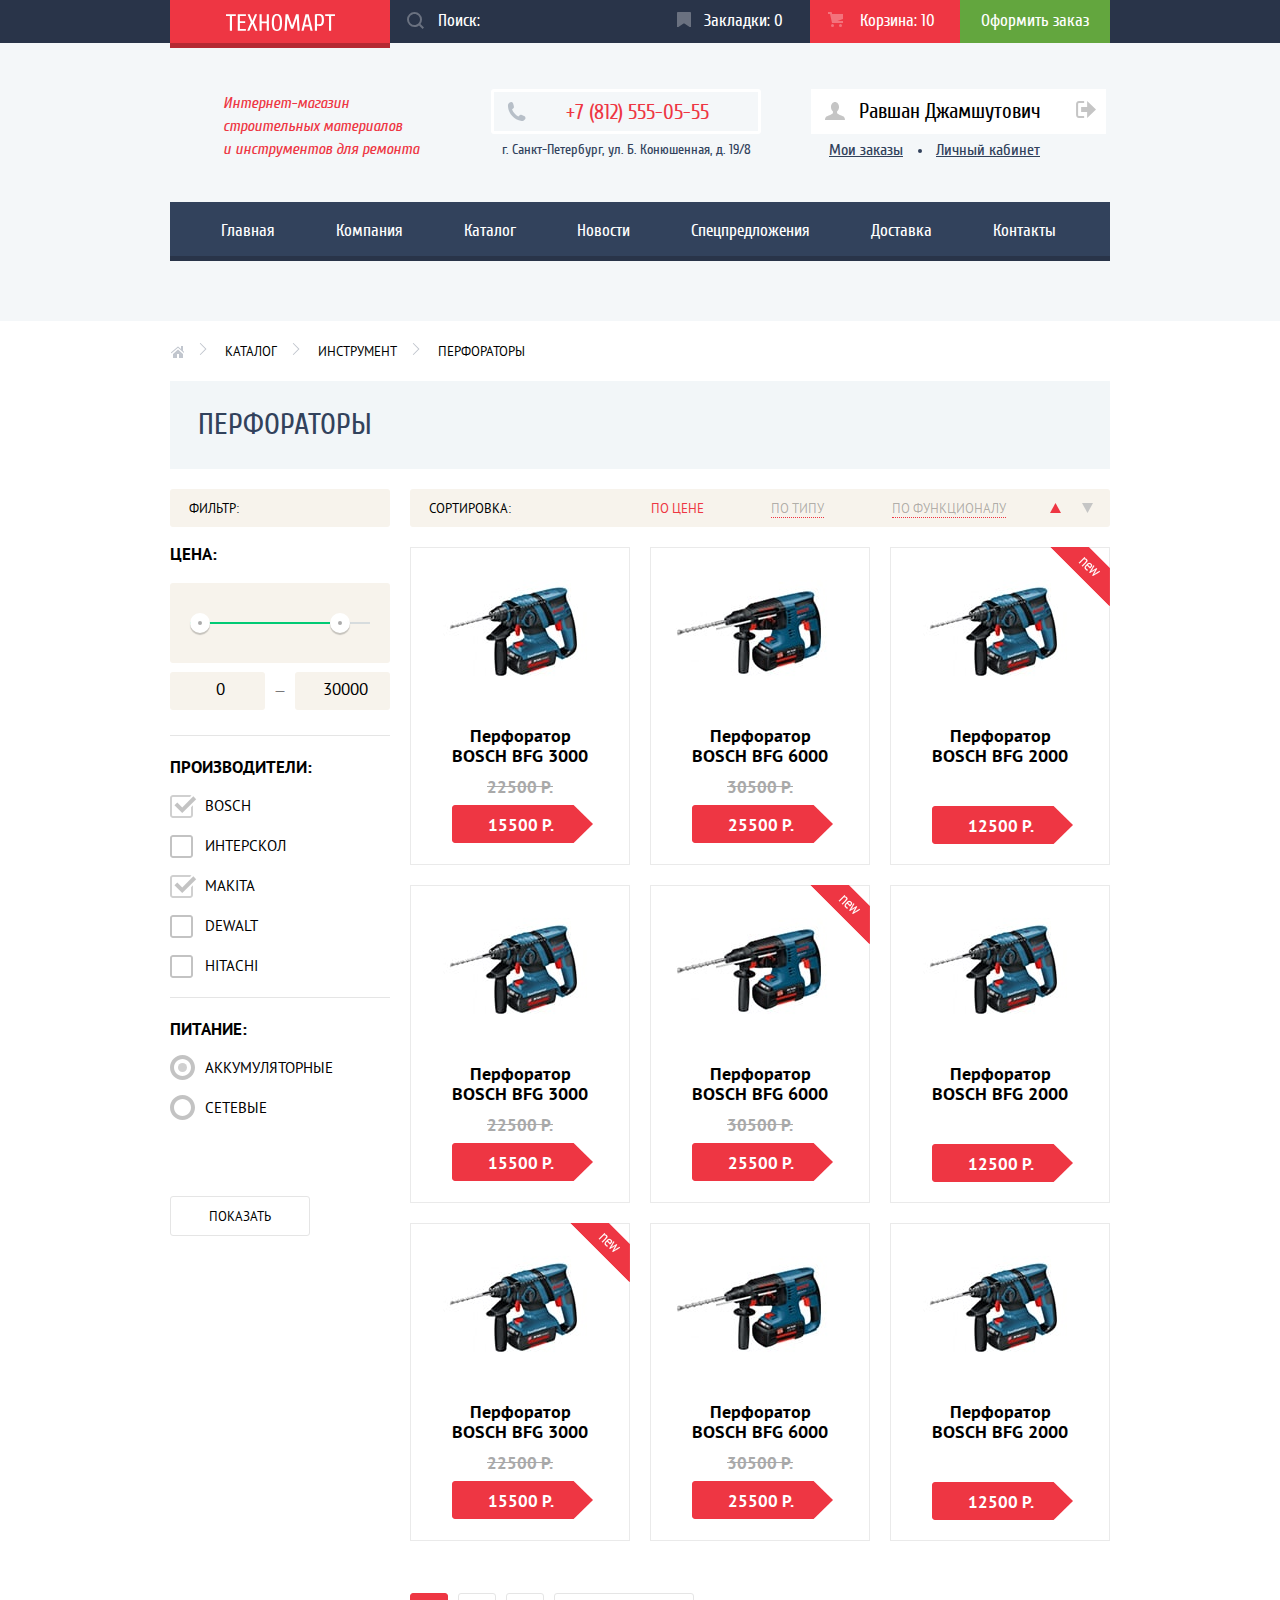
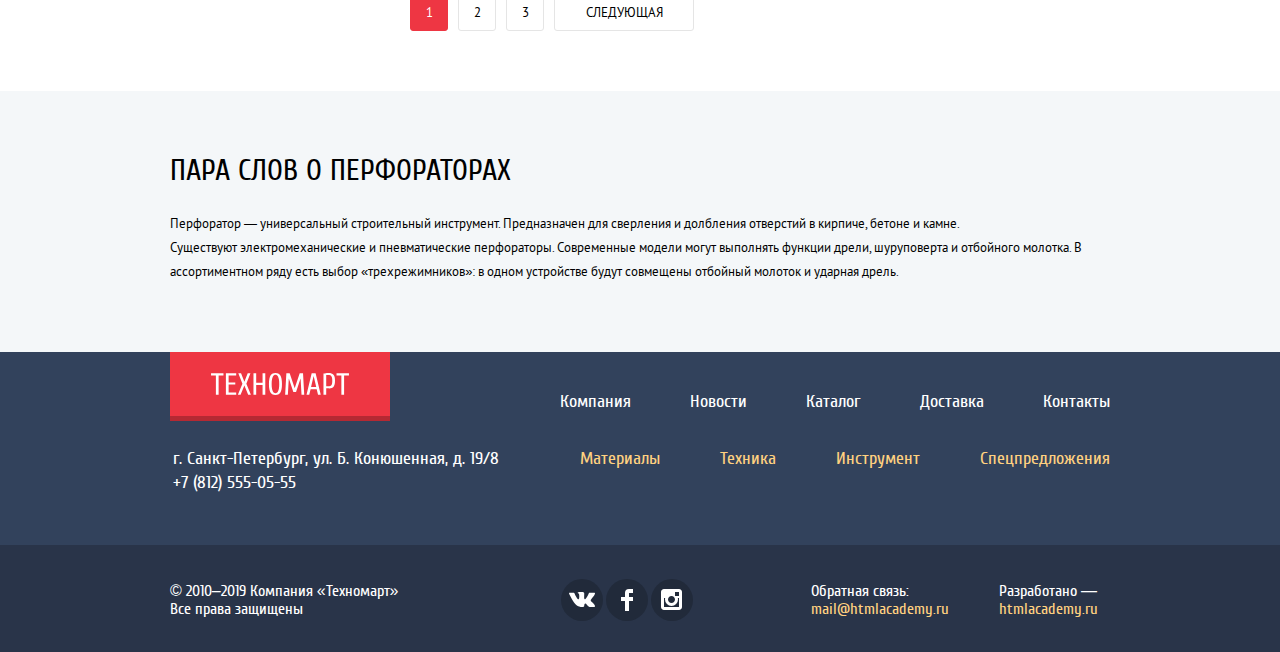
==== commit 5bb94128: "Добавляет неразрывный пробел" ====
--- a/catalog.html
+++ b/catalog.html
@@ -36,7 +36,7 @@
                     <div class="page-header__row">
                         <p class="page-header__message page-header__message--inner">
                             Интернет-магазин строительных материалов
-                            и инструментов для ремонта
+                            и&nbsp;инструментов для ремонта
                         </p>
                         <p class="page-header__contacts">
                             <a class="page-header__phone" href="tel:+78125550555">+7 (812) 555-05-55</a>
